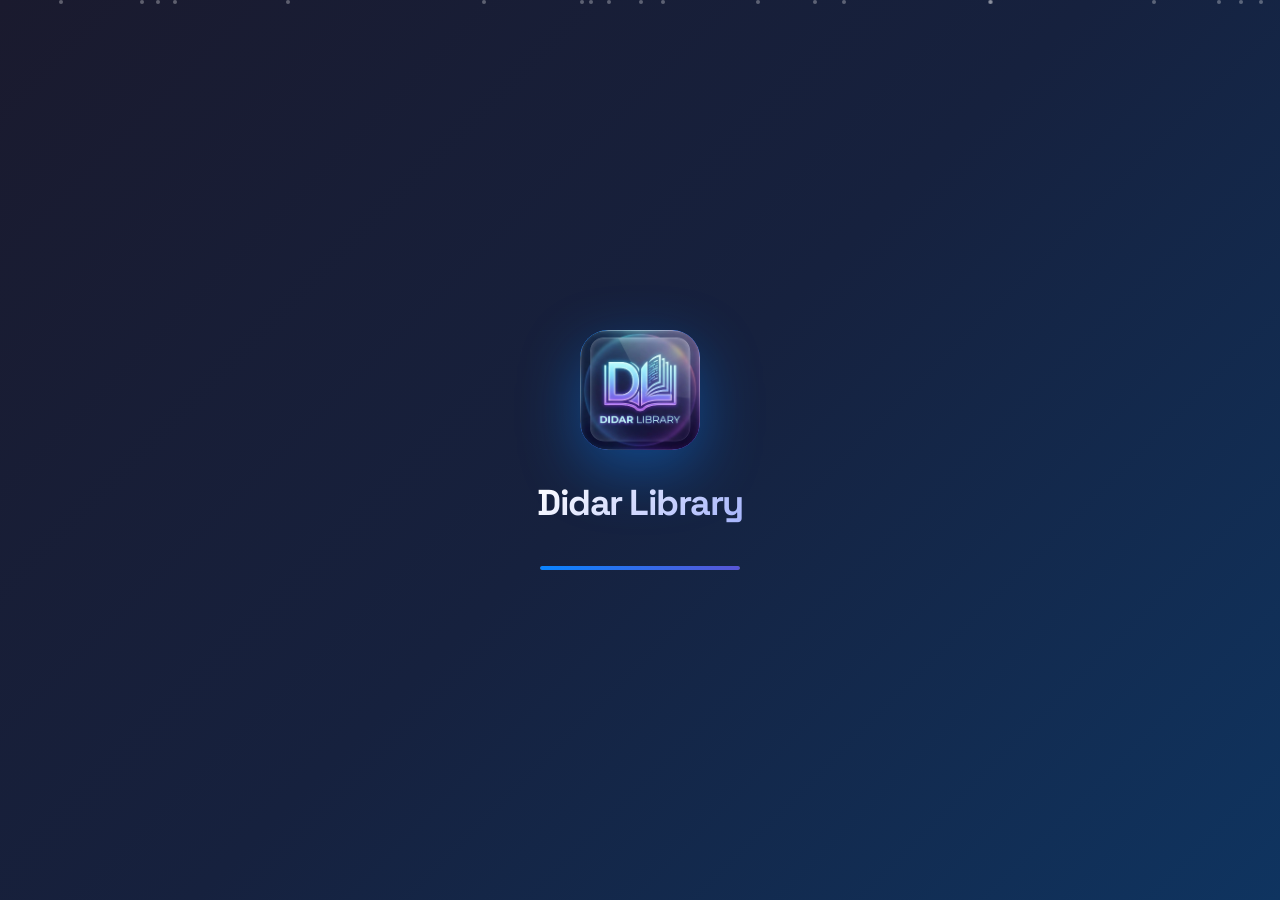
==== index.html @ f974c002 "Add files via upload" ====
<!doctype html>
<html lang="ku" dir="rtl">
 <head>
  <meta charset="UTF-8">
  <meta name="viewport" content="width=device-width, initial-scale=1.0, maximum-scale=1.0, user-scalable=no, viewport-fit=cover">
  <meta name="apple-mobile-web-app-capable" content="yes">
  <meta name="apple-mobile-web-app-status-bar-style" content="black-translucent">
  <meta name="apple-mobile-web-app-title" content="Didar Library">
  <meta name="mobile-web-app-capable" content="yes">
  <meta name="theme-color" content="#000000">
  <meta name="apple-touch-icon" href="icon.png">
  <link rel="icon" type="image/png" href="icon.png">
  <title>Didar Library</title>
  <link rel="manifest" href="manifest.json">
  <link href="https://fonts.googleapis.com/css2?family=Space+Grotesk:wght@400;500;600;700;800;900&amp;family=Poppins:wght@700;800;900&amp;display=swap" rel="stylesheet">
  <script src="/_sdk/element_sdk.js"></script>
  <style>
        * {
            margin: 0;
            padding: 0;
            box-sizing: border-box;
            -webkit-tap-highlight-color: transparent;
            -webkit-touch-callout: none;
            -webkit-user-select: none;
            user-select: none;
        }

        :root {
            --bg-primary: #000000;
            --bg-secondary: rgba(28, 28, 30, 0.8);
            --bg-card: rgba(44, 44, 46, 0.6);
            --text-primary: #ffffff;
            --text-secondary: rgba(255, 255, 255, 0.7);
            --accent: #0a84ff;
            --accent-glow: rgba(10, 132, 255, 0.3);
            --glass: rgba(255, 255, 255, 0.1);
            --glass-border: rgba(255, 255, 255, 0.2);
            --safe-top: env(safe-area-inset-top, 47px);
            --safe-bottom: env(safe-area-inset-bottom, 34px);
        }

        .theme-neon {
            --bg-primary: #0a0a0f;
            --bg-secondary: rgba(20, 20, 35, 0.9);
            --bg-card: rgba(30, 30, 50, 0.7);
            --text-primary: #ffffff;
            --text-secondary: rgba(255, 255, 255, 0.8);
            --accent: #ff006e;
            --accent-glow: rgba(255, 0, 110, 0.4);
            --glass: rgba(255, 0, 110, 0.1);
            --glass-border: rgba(255, 0, 110, 0.3);
        }

        .theme-aurora {
            --bg-primary: #0f172a;
            --bg-secondary: rgba(30, 41, 59, 0.9);
            --bg-card: rgba(51, 65, 85, 0.6);
            --text-primary: #f8fafc;
            --text-secondary: rgba(248, 250, 252, 0.7);
            --accent: #22d3ee;
            --accent-glow: rgba(34, 211, 238, 0.4);
            --glass: rgba(34, 211, 238, 0.1);
            --glass-border: rgba(34, 211, 238, 0.3);
        }

        .theme-light {
            --bg-primary: #f8f9fa;
            --bg-secondary: rgba(255, 255, 255, 0.95);
            --bg-card: rgba(255, 255, 255, 0.8);
            --text-primary: #1a1a1a;
            --text-secondary: rgba(26, 26, 26, 0.6);
            --accent: #0a84ff;
            --accent-glow: rgba(10, 132, 255, 0.15);
            --glass: rgba(255, 255, 255, 0.5);
            --glass-border: rgba(200, 200, 200, 0.4);
        }

        html, body {
            height: 100%;
            width: 100%;
            overflow: hidden;
            font-family: 'Poppins', -apple-system, BlinkMacSystemFont, 'SF Pro Display', 'Segoe UI', sans-serif;
            background: var(--bg-primary);
            color: var(--text-primary);
        }

        /* Splash Screen */
        .splash-screen {
            position: fixed;
            top: 0;
            left: 0;
            width: 100%;
            height: 100%;
            background: linear-gradient(135deg, #1a1a2e 0%, #16213e 50%, #0f3460 100%);
            display: flex;
            flex-direction: column;
            align-items: center;
            justify-content: center;
            z-index: 10000;
            transition: opacity 0.5s ease, transform 0.5s ease;
        }

        .splash-screen.hidden {
            opacity: 0;
            transform: scale(1.1);
            pointer-events: none;
        }

        .splash-logo {
            width: 120px;
            height: 120px;
            background: linear-gradient(135deg, var(--accent), #5856d6);
            border-radius: 28px;
            display: flex;
            align-items: center;
            justify-content: center;
            animation: splashPulse 2s ease-in-out infinite, splashFloat 3s ease-in-out infinite;
            box-shadow: 0 20px 60px rgba(10, 132, 255, 0.4);
            overflow: hidden;
        }

        .splash-logo img {
            width: 100%;
            height: 100%;
            object-fit: cover;
            border-radius: 28px;
        }

        @keyframes splashPulse {
            0%, 100% { box-shadow: 0 20px 60px rgba(10, 132, 255, 0.4); }
            50% { box-shadow: 0 25px 80px rgba(10, 132, 255, 0.6); }
        }

        @keyframes splashFloat {
            0%, 100% { transform: translateY(0); }
            50% { transform: translateY(-10px); }
        }

        .splash-title {
            margin-top: 30px;
            font-size: 36px;
            font-weight: 900;
            font-family: 'Space Grotesk', sans-serif;
            background: linear-gradient(135deg, #fff, #a5b4fc);
            -webkit-background-clip: text;
            -webkit-text-fill-color: transparent;
            background-clip: text;
            letter-spacing: -1.5px;
            animation: splashTitleGlow 2s ease-in-out infinite;
        }

        @keyframes splashTitleGlow {
            0%, 100% { filter: brightness(1); }
            50% { filter: brightness(1.2); }
        }

        .splash-loader {
            margin-top: 40px;
            width: 200px;
            height: 4px;
            background: rgba(255, 255, 255, 0.2);
            border-radius: 2px;
            overflow: hidden;
        }

        .splash-loader-bar {
            height: 100%;
            width: 0%;
            background: linear-gradient(90deg, var(--accent), #5856d6, var(--accent));
            background-size: 200% 100%;
            border-radius: 2px;
            animation: loaderProgress 3s ease-out forwards, loaderShimmer 1s linear infinite;
        }

        @keyframes loaderProgress {
            0% { width: 0%; }
            100% { width: 100%; }
        }

        @keyframes loaderShimmer {
            0% { background-position: 200% 0; }
            100% { background-position: -200% 0; }
        }

        .splash-particles {
            position: absolute;
            width: 100%;
            height: 100%;
            overflow: hidden;
            pointer-events: none;
        }

        .particle {
            position: absolute;
            width: 4px;
            height: 4px;
            background: rgba(255, 255, 255, 0.3);
            border-radius: 50%;
            animation: particleFloat 4s ease-in-out infinite;
        }

        @keyframes particleFloat {
            0%, 100% { transform: translateY(100vh) rotate(0deg); opacity: 0; }
            10% { opacity: 1; }
            90% { opacity: 1; }
            100% { transform: translateY(-100vh) rotate(720deg); opacity: 0; }
        }

        /* Main App Container */
        .app-container {
            width: 100%;
            height: 100%;
            display: flex;
            flex-direction: column;
            background: var(--bg-primary);
            position: relative;
            overflow: hidden;
        }

        /* Animated Background */
        .animated-bg {
            position: absolute;
            top: 0;
            left: 0;
            width: 100%;
            height: 100%;
            pointer-events: none;
            overflow: hidden;
        }

        .bg-orb {
            position: absolute;
            border-radius: 50%;
            filter: blur(80px);
            opacity: 0.3;
            animation: orbFloat 20s ease-in-out infinite;
        }

        .bg-orb-1 {
            width: 300px;
            height: 300px;
            background: var(--accent);
            top: -100px;
            right: -100px;
            animation-delay: 0s;
        }

        .bg-orb-2 {
            width: 250px;
            height: 250px;
            background: #5856d6;
            bottom: 20%;
            left: -80px;
            animation-delay: -7s;
        }

        .bg-orb-3 {
            width: 200px;
            height: 200px;
            background: #ff375f;
            bottom: -50px;
            right: 20%;
            animation-delay: -14s;
        }

        @keyframes orbFloat {
            0%, 100% { transform: translate(0, 0) scale(1); }
            25% { transform: translate(30px, -30px) scale(1.1); }
            50% { transform: translate(-20px, 20px) scale(0.9); }
            75% { transform: translate(20px, 30px) scale(1.05); }
        }

        /* Neon Theme Enhanced Animation */
        .theme-neon .bg-orb-1 {
            background: #ff006e;
            animation: neonPulse1 3s ease-in-out infinite;
            filter: blur(60px);
            opacity: 0.4;
        }

        .theme-neon .bg-orb-2 {
            background: #00d9ff;
            animation: neonPulse2 4s ease-in-out infinite;
            filter: blur(60px);
            opacity: 0.4;
        }

        .theme-neon .bg-orb-3 {
            background: #ff006e;
            animation: neonPulse3 5s ease-in-out infinite;
            filter: blur(60px);
            opacity: 0.4;
        }

        @keyframes neonPulse1 {
            0%, 100% { transform: translate(0, 0) scale(1); opacity: 0.4; }
            50% { transform: translate(20px, -20px) scale(1.2); opacity: 0.6; }
        }

        @keyframes neonPulse2 {
            0%, 100% { transform: translate(0, 0) scale(1); opacity: 0.4; }
            50% { transform: translate(-30px, 30px) scale(0.9); opacity: 0.5; }
        }

        @keyframes neonPulse3 {
            0%, 100% { transform: translate(0, 0) scale(1); opacity: 0.4; }
            50% { transform: translate(15px, 15px) scale(1.1); opacity: 0.6; }
        }

        /* Aurora Theme Background Animation */
        .theme-aurora .bg-orb-1 {
            background: #22d3ee;
            animation: auroraFloat1 25s ease-in-out infinite;
        }

        .theme-aurora .bg-orb-2 {
            background: #06b6d4;
            animation: auroraFloat2 30s ease-in-out infinite;
        }

        .theme-aurora .bg-orb-3 {
            background: #0891b2;
            animation: auroraFloat3 35s ease-in-out infinite;
        }

        @keyframes auroraFloat1 {
            0% { transform: translate(-100px, 100px) scale(1) rotate(0deg); }
            25% { transform: translate(50px, -50px) scale(1.2) rotate(90deg); }
            50% { transform: translate(100px, 100px) scale(0.8) rotate(180deg); }
            75% { transform: translate(-50px, 50px) scale(1.1) rotate(270deg); }
            100% { transform: translate(-100px, 100px) scale(1) rotate(360deg); }
        }

        @keyframes auroraFloat2 {
            0% { transform: translate(100px, -100px) scale(0.9) rotate(180deg); }
            25% { transform: translate(-50px, 50px) scale(1.1) rotate(270deg); }
            50% { transform: translate(-100px, -100px) scale(1.2) rotate(0deg); }
            75% { transform: translate(50px, -50px) scale(0.95) rotate(90deg); }
            100% { transform: translate(100px, -100px) scale(0.9) rotate(180deg); }
        }

        @keyframes auroraFloat3 {
            0% { transform: translate(50px, 50px) scale(1.05) rotate(90deg); }
            25% { transform: translate(-100px, -100px) scale(0.85) rotate(180deg); }
            50% { transform: translate(50px, -50px) scale(1.15) rotate(270deg); }
            75% { transform: translate(100px, 100px) scale(0.9) rotate(0deg); }
            100% { transform: translate(50px, 50px) scale(1.05) rotate(90deg); }
        }

        /* Header */
        .header {
            padding: calc(var(--safe-top) + 10px) 20px 15px;
            display: flex;
            align-items: center;
            justify-content: space-between;
            position: relative;
            z-index: 100;
            backdrop-filter: blur(20px);
            -webkit-backdrop-filter: blur(20px);
            background: rgba(0, 0, 0, 0.3);
            border-bottom: 1px solid var(--glass-border);
        }

        .theme-light .header {
            background: rgba(255, 255, 255, 0.7);
        }

        .header-title {
            font-size: 32px;
            font-weight: 900;
            font-family: 'Space Grotesk', -apple-system, BlinkMacSystemFont, 'SF Pro Display', sans-serif;
            background: linear-gradient(135deg, var(--text-primary), var(--accent));
            -webkit-background-clip: text;
            -webkit-text-fill-color: transparent;
            background-clip: text;
            letter-spacing: -1.5px;
        }

        .header-actions {
            display: flex;
            gap: 12px;
        }

        .header-btn {
            width: 40px;
            height: 40px;
            border-radius: 12px;
            background: var(--glass);
            border: 1px solid var(--glass-border);
            display: flex;
            align-items: center;
            justify-content: center;
            cursor: pointer;
            transition: all 0.3s ease;
            backdrop-filter: blur(10px);
            -webkit-backdrop-filter: blur(10px);
        }

        .header-btn:active {
            transform: scale(0.92);
            background: var(--accent-glow);
        }

        .header-btn svg {
            width: 20px;
            height: 20px;
            fill: var(--text-primary);
        }

        /* Search Bar */
        .search-container {
            position: fixed;
            top: 0;
            left: 0;
            width: 100%;
            height: 100%;
            background: rgba(0, 0, 0, 0.9);
            backdrop-filter: blur(30px);
            -webkit-backdrop-filter: blur(30px);
            z-index: 1000;
            display: flex;
            flex-direction: column;
            padding: calc(var(--safe-top) + 20px) 20px var(--safe-bottom);
            transform: translateY(-100%);
            opacity: 0;
            transition: all 0.4s cubic-bezier(0.4, 0, 0.2, 1);
        }

        .search-container.active {
            transform: translateY(0);
            opacity: 1;
        }

        .search-header {
            display: flex;
            align-items: center;
            gap: 15px;
            margin-bottom: 25px;
        }

        .search-input-wrapper {
            flex: 1;
            position: relative;
        }

        .search-input {
            width: 100%;
            height: 50px;
            background: var(--bg-secondary);
            border: 1px solid var(--glass-border);
            border-radius: 15px;
            padding: 0 50px 0 20px;
            font-size: 17px;
            font-weight: 700;
            color: var(--text-primary);
            outline: none;
            transition: all 0.3s ease;
        }

        .search-input:focus {
            border-color: var(--accent);
            box-shadow: 0 0 20px var(--accent-glow);
        }

        .search-input::placeholder {
            color: var(--text-secondary);
        }

        .search-icon {
            position: absolute;
            right: 15px;
            top: 50%;
            transform: translateY(-50%);
            width: 22px;
            height: 22px;
            fill: var(--text-secondary);
        }

        .search-close {
            width: 40px;
            height: 40px;
            border-radius: 12px;
            background: var(--glass);
            border: 1px solid var(--glass-border);
            display: flex;
            align-items: center;
            justify-content: center;
            cursor: pointer;
        }

        .search-close svg {
            width: 20px;
            height: 20px;
            fill: var(--text-primary);
        }

        .search-results {
            flex: 1;
            overflow-y: auto;
            -webkit-overflow-scrolling: touch;
        }

        .search-result-item {
            display: flex;
            align-items: center;
            gap: 15px;
            padding: 15px;
            background: var(--bg-card);
            border-radius: 16px;
            margin-bottom: 12px;
            cursor: pointer;
            transition: all 0.3s ease;
            border: 1px solid transparent;
        }

        .search-result-item:active {
            transform: scale(0.98);
            border-color: var(--accent);
        }

        .search-result-icon {
            width: 50px;
            height: 50px;
            border-radius: 12px;
            object-fit: cover;
        }

        .search-result-info h4 {
            font-size: 16px;
            font-weight: 800;
            margin-bottom: 4px;
        }

        .search-result-info p {
            font-size: 13px;
            color: var(--text-secondary);
        }

        .search-result-item.is-favorite {
            background: linear-gradient(135deg, var(--accent-glow), rgba(255, 59, 48, 0.1));
            border-color: rgba(255, 59, 48, 0.3);
            box-shadow: 0 4px 12px rgba(255, 59, 48, 0.15);
        }

        .no-results {
            text-align: center;
            padding: 60px 20px;
            color: var(--text-secondary);
        }

        .no-results svg {
            width: 60px;
            height: 60px;
            fill: var(--text-secondary);
            margin-bottom: 15px;
            opacity: 0.5;
        }

        /* Layout Toggle */
        .layout-toggle {
            display: flex;
            gap: 8px;
            padding: 15px 20px 15px;
            position: relative;
            z-index: 10;
        }

        .layout-btn {
            flex: 1;
            height: 36px;
            border-radius: 10px;
            background: var(--bg-card);
            border: 1px solid var(--glass-border);
            display: flex;
            align-items: center;
            justify-content: center;
            cursor: pointer;
            transition: all 0.3s ease;
        }

        .layout-btn.active {
            background: var(--accent);
            border-color: var(--accent);
            box-shadow: 0 4px 15px var(--accent-glow);
        }

        .layout-btn svg {
            width: 18px;
            height: 18px;
            fill: var(--text-secondary);
        }

        .layout-btn.active svg {
            fill: white;
        }

        /* Content Area */
        .content {
            flex: 1;
            overflow-y: auto;
            -webkit-overflow-scrolling: touch;
            padding: 0 20px calc(var(--safe-bottom) + 20px);
            position: relative;
            z-index: 10;
        }

        /* Grid Layout */
        .apps-grid {
            display: grid;
            grid-template-columns: repeat(auto-fit, minmax(130px, 1fr));
            gap: 25px;
            padding-bottom: 20px;
        }

        @media (max-width: 768px) {
            .apps-grid {
                grid-template-columns: repeat(3, 1fr);
                gap: 20px;
            }
        }

        .app-item-grid {
            display: flex;
            flex-direction: column;
            align-items: center;
            cursor: pointer;
            animation: fadeInUp 0.5s ease forwards;
            opacity: 0;
            position: relative;
        }

        @keyframes fadeInUp {
            from {
                opacity: 0;
                transform: translateY(20px);
            }
            to {
                opacity: 1;
                transform: translateY(0);
            }
        }

        .app-icon-wrapper {
            position: relative;
            margin-bottom: 15px;
            width: 100%;
        }

        .app-icon {
            width: clamp(85px, 22vw, 150px);
            height: clamp(85px, 22vw, 150px);
            border-radius: 24px;
            object-fit: cover;
            box-shadow: 0 12px 35px rgba(0, 0, 0, 0.5);
            transition: all 0.3s ease;
            margin: 0 auto;
            display: block;
        }

        .theme-light .app-icon {
            box-shadow: 0 8px 25px rgba(0, 0, 0, 0.1);
        }

        .app-item-grid:active .app-icon {
            transform: scale(0.9);
        }

        .app-icon-glow {
            position: absolute;
            top: 50%;
            left: 50%;
            width: 100%;
            height: 100%;
            transform: translate(-50%, -50%);
            border-radius: 24px;
            background: var(--accent);
            filter: blur(20px);
            opacity: 0;
            transition: opacity 0.3s ease;
            z-index: -1;
        }

        .app-item-grid:active .app-icon-glow {
            opacity: 0.5;
        }

        .app-name {
            font-size: 13px;
            font-weight: 800;
            text-align: center;
            color: var(--text-primary);
            max-width: 100%;
            line-height: 1.4;
            word-break: break-word;
            display: -webkit-box;
            -webkit-line-clamp: 2;
            -webkit-box-orient: vertical;
            overflow: hidden;
            padding: 0 5px;
        }

        /* List Layout */
        .apps-list {
            display: flex;
            flex-direction: column;
            gap: 12px;
            padding-bottom: 20px;
        }

        .app-item-list {
            display: flex;
            align-items: center;
            gap: 15px;
            padding: 12px;
            background: var(--bg-card);
            border-radius: 16px;
            border: 1px solid var(--glass-border);
            cursor: pointer;
            transition: all 0.3s cubic-bezier(0.4, 0, 0.2, 1);
            animation: slideInRight 0.5s ease forwards;
            opacity: 0;
            backdrop-filter: blur(10px);
            -webkit-backdrop-filter: blur(10px);
            position: relative;
        }

        @keyframes slideInRight {
            from {
                opacity: 0;
                transform: translateX(-30px);
            }
            to {
                opacity: 1;
                transform: translateX(0);
            }
        }

        .app-item-list:active {
            transform: scale(0.98);
            background: var(--accent-glow);
            border-color: var(--accent);
        }

        .app-item-list .app-icon {
            width: 60px;
            height: 60px;
            border-radius: 14px;
            flex-shrink: 0;
            margin: 0;
        }

        .app-info {
            flex: 1;
            min-width: 0;
        }

        .app-info h3 {
            font-size: 16px;
            font-weight: 800;
            white-space: nowrap;
            overflow: hidden;
            text-overflow: ellipsis;
        }

        .app-arrow {
            width: 20px;
            height: 20px;
            fill: var(--text-secondary);
            flex-shrink: 0;
            transform: rotate(180deg);
        }

        /* App Detail Modal */
        .modal-overlay {
            position: fixed;
            top: 0;
            left: 0;
            width: 100%;
            height: 100%;
            background: rgba(0, 0, 0, 0.7);
            backdrop-filter: blur(20px);
            -webkit-backdrop-filter: blur(20px);
            z-index: 2000;
            display: flex;
            align-items: flex-end;
            justify-content: center;
            opacity: 0;
            pointer-events: none;
            transition: opacity 0.3s ease;
        }

        .modal-overlay.active {
            opacity: 1;
            pointer-events: auto;
        }

        .modal-content {
            width: 100%;
            max-height: 85%;
            background: var(--bg-secondary);
            border-radius: 30px 30px 0 0;
            padding: 20px 20px calc(var(--safe-bottom) + 20px);
            transform: translateY(100%);
            transition: transform 0.4s cubic-bezier(0.4, 0, 0.2, 1);
            overflow-y: auto;
            -webkit-overflow-scrolling: touch;
        }

        .modal-overlay.active .modal-content {
            transform: translateY(0);
        }

        .modal-handle {
            width: 40px;
            height: 5px;
            background: rgba(255, 255, 255, 0.3);
            border-radius: 3px;
            margin: 0 auto 25px;
        }

        .theme-light .modal-handle {
            background: rgba(26, 26, 26, 0.2);
        }

        .modal-header {
            display: flex;
            align-items: flex-start;
            gap: 20px;
            margin-bottom: 25px;
            position: relative;
        }

        .modal-icon {
            width: 90px;
            height: 90px;
            border-radius: 22px;
            object-fit: cover;
            box-shadow: 0 10px 30px rgba(0, 0, 0, 0.4);
        }

        .modal-title-section h2 {
            font-size: 24px;
            font-weight: 900;
            margin-bottom: 6px;
        }

        .modal-title-section .version {
            font-size: 14px;
            color: var(--text-secondary);
            margin-bottom: 8px;
        }

        .modal-title-section .category {
            display: inline-block;
            padding: 4px 12px;
            background: var(--accent-glow);
            color: var(--accent);
            border-radius: 20px;
            font-size: 12px;
            font-weight: 800;
        }

        .modal-description {
            margin-bottom: 25px;
        }

        .modal-description h4 {
            font-size: 16px;
            font-weight: 800;
            margin-bottom: 10px;
            color: var(--text-secondary);
        }

        .modal-description p {
            font-size: 15px;
            line-height: 1.6;
            color: var(--text-primary);
        }

        .modal-details {
            display: grid;
            grid-template-columns: repeat(2, 1fr);
            gap: 12px;
            margin-bottom: 25px;
        }

        .detail-item {
            padding: 15px;
            background: var(--bg-card);
            border-radius: 16px;
            border: 1px solid var(--glass-border);
        }

        .detail-item label {
            font-size: 12px;
            color: var(--text-secondary);
            display: block;
            margin-bottom: 5px;
        }

        .detail-item span {
            font-size: 15px;
            font-weight: 800;
        }

        .launch-btn {
            width: 100%;
            height: 56px;
            background: linear-gradient(135deg, var(--accent), #5856d6);
            border: none;
            border-radius: 16px;
            font-size: 18px;
            font-weight: 900;
            color: white;
            cursor: pointer;
            display: flex;
            align-items: center;
            justify-content: center;
            gap: 10px;
            transition: all 0.3s ease;
            box-shadow: 0 8px 25px var(--accent-glow);
        }

        .launch-btn:active {
            transform: scale(0.97);
        }

        .launch-btn svg {
            width: 22px;
            height: 22px;
            fill: white;
            transform: rotate(180deg);
        }

        /* Settings Panel */
        .settings-panel {
            position: fixed;
            top: 0;
            left: 0;
            width: 100%;
            height: 100%;
            background: var(--bg-primary);
            z-index: 3000;
            transform: translateX(100%);
            transition: transform 0.4s cubic-bezier(0.4, 0, 0.2, 1);
            overflow-y: auto;
            -webkit-overflow-scrolling: touch;
        }

        .settings-panel.active {
            transform: translateX(0);
        }

        .settings-header {
            padding: calc(var(--safe-top) + 10px) 20px 20px;
            display: flex;
            align-items: center;
            gap: 15px;
            background: rgba(0, 0, 0, 0.3);
            backdrop-filter: blur(20px);
            -webkit-backdrop-filter: blur(20px);
            border-bottom: 1px solid var(--glass-border);
        }

        .settings-back {
            width: 40px;
            height: 40px;
            border-radius: 12px;
            background: var(--glass);
            border: 1px solid var(--glass-border);
            display: flex;
            align-items: center;
            justify-content: center;
            cursor: pointer;
        }

        .settings-back svg {
            width: 20px;
            height: 20px;
            fill: var(--text-primary);
        }

        .settings-header h2 {
            font-size: 24px;
            font-weight: 900;
        }

        .settings-content {
            padding: 20px;
            padding-bottom: calc(var(--safe-bottom) + 20px);
        }

        .settings-section {
            margin-bottom: 30px;
        }

        .settings-section h3 {
            font-size: 14px;
            font-weight: 900;
            color: var(--text-secondary);
            text-transform: uppercase;
            letter-spacing: 1px;
            margin-bottom: 15px;
            padding-right: 10px;
        }

        .settings-group {
            background: var(--bg-card);
            border-radius: 16px;
            border: 1px solid var(--glass-border);
            overflow: hidden;
        }

        .settings-item {
            display: flex;
            align-items: center;
            justify-content: space-between;
            padding: 16px;
            border-bottom: 1px solid var(--glass-border);
        }

        .settings-item:last-child {
            border-bottom: none;
        }

        .settings-item-info {
            display: flex;
            align-items: center;
            gap: 12px;
        }

        .settings-item-icon {
            width: 36px;
            height: 36px;
            border-radius: 10px;
            background: var(--accent-glow);
            display: flex;
            align-items: center;
            justify-content: center;
        }

        .settings-item-icon svg {
            width: 20px;
            height: 20px;
            fill: var(--accent);
        }

        .settings-item-text h4 {
            font-size: 16px;
            font-weight: 800;
            margin-bottom: 2px;
        }

        .settings-item-text p {
            font-size: 13px;
            color: var(--text-secondary);
        }

        /* Toggle Switch */
        .toggle-switch {
            width: 52px;
            height: 32px;
            background: rgba(120, 120, 128, 0.36);
            border-radius: 16px;
            position: relative;
            cursor: pointer;
            transition: background 0.3s ease;
        }

        .toggle-switch.active {
            background: var(--accent);
        }

        .toggle-switch::after {
            content: '';
            position: absolute;
            width: 28px;
            height: 28px;
            background: white;
            border-radius: 50%;
            top: 2px;
            right: 22px;
            transition: transform 0.3s ease;
            box-shadow: 0 2px 8px rgba(0, 0, 0, 0.2);
        }

        .toggle-switch.active::after {
            transform: translateX(20px);
        }

        /* Theme Options */
        .theme-options {
            display: flex;
            gap: 12px;
            padding: 5px 0;
        }

        .theme-option {
            flex: 1;
            aspect-ratio: 1;
            border-radius: 16px;
            cursor: pointer;
            position: relative;
            overflow: hidden;
            border: 3px solid transparent;
            transition: all 0.3s ease;
        }

        .theme-option.active {
            border-color: var(--accent);
            box-shadow: 0 0 20px var(--accent-glow);
        }

        .theme-option-crystal {
            background: linear-gradient(135deg, #1a1a2e, #16213e);
        }

        .theme-option-neon {
            background: linear-gradient(135deg, #0a0a0f, #1a0a1f);
        }

        .theme-option-neon::before {
            content: '';
            position: absolute;
            top: 0;
            left: 0;
            width: 100%;
            height: 100%;
            background: linear-gradient(45deg, transparent, rgba(255, 0, 110, 0.3), transparent);
            animation: neonShimmer 2s infinite;
        }

        @keyframes neonShimmer {
            0% { transform: translateX(-100%); }
            100% { transform: translateX(100%); }
        }

        .theme-option-aurora {
            background: linear-gradient(135deg, #0f172a, #1e3a5f);
        }

        .theme-option-aurora::before {
            content: '';
            position: absolute;
            top: -50%;
            left: -50%;
            width: 200%;
            height: 200%;
            background: radial-gradient(ellipse, rgba(34, 211, 238, 0.3), transparent 50%);
            animation: auroraMove 4s infinite ease-in-out;
        }

        @keyframes auroraMove {
            0%, 100% { transform: translate(0, 0); }
            50% { transform: translate(25%, 25%); }
        }

        .theme-option-light {
            background: linear-gradient(135deg, #ffffff, #f0f4f8);
        }

        .theme-option-light::before {
            content: '';
            position: absolute;
            top: -30%;
            left: -30%;
            width: 160%;
            height: 160%;
            background: radial-gradient(circle, rgba(10, 132, 255, 0.2), transparent 60%);
            animation: lightMove 5s infinite ease-in-out;
        }

        @keyframes lightMove {
            0%, 100% { transform: translate(0, 0) scale(1); }
            50% { transform: translate(10%, 10%) scale(1.1); }
        }

        .theme-option span {
            position: absolute;
            bottom: 8px;
            left: 50%;
            transform: translateX(-50%);
            font-size: 14px;
            font-weight: 900;
            color: white;
            text-shadow: 0 2px 8px rgba(0, 0, 0, 0.9);
            white-space: nowrap;
        }

        .theme-option-light span {
            color: #1a1a1a;
            text-shadow: 0 1px 4px rgba(0, 0, 0, 0.2);
        }

        /* About Panel */
        .about-panel {
            position: fixed;
            top: 0;
            left: 0;
            width: 100%;
            height: 100%;
            background: var(--bg-primary);
            z-index: 3000;
            transform: translateX(100%);
            transition: transform 0.4s cubic-bezier(0.4, 0, 0.2, 1);
            overflow-y: auto;
            -webkit-overflow-scrolling: touch;
        }

        .about-panel.active {
            transform: translateX(0);
        }

        .about-hero {
            padding: calc(var(--safe-top) + 40px) 20px 40px;
            text-align: center;
            background: linear-gradient(180deg, var(--accent-glow), transparent);
        }

        .about-back {
            position: absolute;
            top: calc(var(--safe-top) + 10px);
            right: 20px;
            width: 40px;
            height: 40px;
            border-radius: 12px;
            background: var(--glass);
            border: 1px solid var(--glass-border);
            display: flex;
            align-items: center;
            justify-content: center;
            cursor: pointer;
        }

        .about-back svg {
            width: 20px;
            height: 20px;
            fill: var(--text-primary);
        }

        .about-logo {
            width: 100px;
            height: 100px;
            background: linear-gradient(135deg, var(--accent), #5856d6);
            border-radius: 24px;
            display: flex;
            align-items: center;
            justify-content: center;
            margin: 0 auto 20px;
            box-shadow: 0 15px 40px var(--accent-glow);
            overflow: hidden;
        }

        .about-logo img {
            width: 100%;
            height: 100%;
            object-fit: cover;
        }

        .about-hero h1 {
            font-size: 28px;
            font-weight: 900;
            font-family: 'Space Grotesk', -apple-system, BlinkMacSystemFont, 'SF Pro Display', sans-serif;
            margin-bottom: 8px;
            letter-spacing: -1.5px;
        }

        .about-hero p {
            font-size: 15px;
            color: var(--text-secondary);
        }

        .about-content {
            padding: 0 20px calc(var(--safe-bottom) + 20px);
        }

        .about-card {
            background: var(--bg-card);
            border-radius: 20px;
            border: 1px solid var(--glass-border);
            padding: 20px;
            margin-bottom: 16px;
        }

        .about-card h3 {
            font-size: 18px;
            font-weight: 900;
            margin-bottom: 12px;
            display: flex;
            align-items: center;
            gap: 10px;
        }

        .about-card h3 svg {
            width: 22px;
            height: 22px;
            fill: var(--accent);
        }

        .about-card p {
            font-size: 15px;
            line-height: 1.7;
            color: var(--text-secondary);
        }

        /* Video Player */
        .video-player-container {
            width: 100%;
            margin-top: 15px;
            background: var(--bg-primary);
            border-radius: 12px;
            overflow: hidden;
            aspect-ratio: 16 / 9;
        }

        .tutorial-video {
            width: 100%;
            height: 100%;
            background: #000;
            border-radius: 12px;
            display: block;
        }

        .video-placeholder {
            display: flex;
            align-items: center;
            justify-content: center;
            height: 100%;
            color: var(--text-secondary);
        }

        /* Stats Display - Dynamic Single Counter */
        .stats-display {
            background: var(--bg-card);
            border-radius: 20px;
            border: 1px solid var(--glass-border);
            padding: 30px 20px;
            text-align: center;
            margin-bottom: 16px;
            display: flex;
            flex-direction: column;
            align-items: center;
            gap: 15px;
        }

        .stat-counter {
            font-size: 48px;
            font-weight: 900;
            color: var(--accent);
            font-family: 'Space Grotesk', sans-serif;
        }

        .stat-label {
            font-size: 16px;
            font-weight: 800;
            color: var(--text-secondary);
        }

        .developer-card {
            display: flex;
            align-items: center;
            gap: 15px;
        }

        .developer-avatar {
            width: 60px;
            height: 60px;
            border-radius: 50%;
            background: linear-gradient(135deg, var(--accent), #5856d6);
            display: flex;
            align-items: center;
            justify-content: center;
            font-size: 24px;
            font-weight: 900;
            color: white;
            flex-shrink: 0;
            overflow: hidden;
        }

        .developer-avatar img {
            width: 100%;
            height: 100%;
            object-fit: cover;
        }

        .developer-info h4 {
            font-size: 18px;
            font-weight: 900;
            margin-bottom: 4px;
        }

        .developer-info p {
            font-size: 14px;
            color: var(--text-secondary);
        }

        /* Empty State */
        .empty-state {
            text-align: center;
            padding: 60px 20px;
        }

        .empty-state svg {
            width: 80px;
            height: 80px;
            fill: var(--text-secondary);
            opacity: 0.3;
            margin-bottom: 20px;
        }

        .empty-state h3 {
            font-size: 20px;
            font-weight: 900;
            margin-bottom: 8px;
        }

        .empty-state p {
            font-size: 15px;
            color: var(--text-secondary);
        }

        /* Favorite Heart System */
        .favorite-btn {
            width: 50px;
            height: 50px;
            border-radius: 14px;
            background: var(--glass);
            border: 1px solid var(--glass-border);
            display: flex;
            align-items: center;
            justify-content: center;
            cursor: pointer;
            transition: all 0.3s ease;
            flex-shrink: 0;
        }

        .favorite-btn:active {
            transform: scale(0.92);
        }

        .heart-icon {
            width: 28px;
            height: 28px;
            fill: currentColor;
            color: var(--text-secondary);
            transition: all 0.4s cubic-bezier(0.34, 1.56, 0.64, 1);
        }

        .favorite-btn.favorited .heart-icon {
            color: #ff3b30;
            filter: drop-shadow(0 0 8px rgba(255, 59, 48, 0.6));
            animation: heartBeat 0.6s cubic-bezier(0.34, 1.56, 0.64, 1);
        }

        @keyframes heartBeat {
            0% {
                transform: scale(1);
            }
            25% {
                transform: scale(1.3);
            }
            50% {
                transform: scale(1.1);
            }
            75% {
                transform: scale(1.25);
            }
            100% {
                transform: scale(1);
            }
        }

        /* Favorite Item Styling */
        .app-item-grid.is-favorite .app-icon-wrapper::after {
            content: '❤️';
            position: absolute;
            top: -8px;
            right: 0px;
            font-size: 24px;
            animation: favoritePulse 1.0s ease-out;
            filter: drop-shadow(0 2px 4px rgba(0, 0, 0, 0.3));
        }

        .app-item-list.is-favorite {
            background: linear-gradient(135deg, var(--accent-glow), rgba(255, 59, 48, 0.1));
            border-color: rgba(255, 59, 48, 0.3);
            box-shadow: 0 4px 12px rgba(255, 59, 48, 0.15);
        }

        .app-item-list.is-favorite::before {
            content: '❤️';
            position: absolute;
            left: 65px;
            top: 27.5px;
            font-size: 20px;
            opacity: 1;
        }

        @keyframes favoritePulse {
            0% {
                transform: scale(0) rotate(-180deg);
                opacity: 1;
            }
            100% {
                transform: scale(1) rotate(0deg);
                opacity: 1;
            }
        }

        .favorite-indicator {
            display: none;
        }

        /* New Badge System */
        .new-badge {
            display: inline-block;
            background: linear-gradient(135deg, #ffaa00, #ff9500);
            color: white;
            padding: 4px 10px;
            border-radius: 12px;
            font-size: 11px;
            font-weight: 900;
            letter-spacing: 0.5px;
            animation: badgePop 0.5s cubic-bezier(0.34, 1.56, 0.64, 1), orangeGlow 2s ease-in-out infinite;
            box-shadow: 0 0 10px rgba(255, 170, 0, 0.5), 0 0 20px rgba(255, 153, 0, 0.3);
            white-space: nowrap;
        }

        @keyframes orangeGlow {
            0%, 100% {
                box-shadow: 0 0 10px rgba(255, 170, 0, 0.5), 0 0 20px rgba(255, 153, 0, 0.3);
            }
            50% {
                box-shadow: 0 0 20px rgba(255, 170, 0, 0.8), 0 0 40px rgba(255, 153, 0, 0.6);
            }
        }

        @keyframes badgePop {
            0% {
                transform: scale(0) rotate(-180deg);
                opacity: 0;
            }
            70% {
                transform: scale(1.2);
            }
            100% {
                transform: scale(1) rotate(0deg);
                opacity: 1;
            }
        }

        /* New Badge on App Items */
        .app-item-grid.has-new-badge .app-icon-wrapper::before {
            content: 'نوێ';
            position: absolute;
            bottom: -4px;
            left: -2px;
            background: linear-gradient(135deg, #ffaa00, #ff9500);
            color: white;
            padding: 4px 8px;
            border-radius: 10px;
            font-size: 9px;
            font-weight: 900;
            animation: badgePop 0.5s cubic-bezier(0.34, 1.56, 0.64, 1), orangeGlow 2s ease-in-out infinite;
            box-shadow: 0 0 10px rgba(255, 170, 0, 0.5), 0 0 15px rgba(255, 153, 0, 0.3);
            letter-spacing: 0.5px;
        }

        .app-item-list.has-new-badge::after {
            content: 'نوێ';
            position: absolute;
            left: 12px;
            top: 50%;
            transform: translateY(-50%);
            background: linear-gradient(135deg, #ffaa00, #ff9500);
            color: white;
            padding: 4px 8px;
            border-radius: 10px;
            font-size: 10px;
            font-weight: 900;
            animation: badgePop 0.5s cubic-bezier(0.34, 1.56, 0.64, 1), orangeGlow 2s ease-in-out infinite;
            box-shadow: 0 0 10px rgba(255, 170, 0, 0.5), 0 0 15px rgba(255, 153, 0, 0.3);
            letter-spacing: 0.5px;
        }

        /* Hidden */
        .hidden {
            display: none !important;
        }

        /* Scrollbar */
        ::-webkit-scrollbar {
            width: 0;
            height: 0;
        }
    </style>
  <style>body { box-sizing: border-box; }</style>
  <script src="https://cdn.tailwindcss.com/3.4.17" type="text/javascript"></script>
  <script src="/_sdk/data_sdk.js" type="text/javascript"></script>
 </head>
 <body><!-- Splash Screen -->
  <div class="splash-screen" id="splashScreen">
   <div class="splash-particles" id="particles"></div>
   <div class="splash-logo"><img src="icon.png" alt="Didar Library" loading="lazy">
   </div>
   <h1 class="splash-title">Didar Library</h1>
   <div class="splash-loader">
    <div class="splash-loader-bar"></div>
   </div>
  </div><!-- Main App -->
  <div class="app-container" id="appContainer"><!-- Animated Background -->
   <div class="animated-bg">
    <div class="bg-orb bg-orb-1"></div>
    <div class="bg-orb bg-orb-2"></div>
    <div class="bg-orb bg-orb-3"></div>
   </div><!-- Header -->
   <header class="header">
    <h1 class="header-title">Didar Library</h1>
    <div class="header-actions"><button class="header-btn" id="searchBtn" aria-label="گەڕان">
      <svg viewbox="0 0 24 24">
       <path d="M15.5 14h-.79l-.28-.27A6.471 6.471 0 0 0 16 9.5 6.5 6.5 0 1 0 9.5 16c1.61 0 3.09-.59 4.23-1.57l.27.28v.79l5 4.99L20.49 19l-4.99-5zm-6 0C7.01 14 5 11.99 5 9.5S7.01 5 9.5 5 14 7.01 14 9.5 11.99 14 9.5 14z" />
      </svg></button> <button class="header-btn" id="aboutBtn" aria-label="دەربارە">
      <svg viewbox="0 0 24 24">
       <path d="M12 2C6.48 2 2 6.48 2 12s4.48 10 10 10 10-4.48 10-10S17.52 2 12 2zm1 15h-2v-6h2v6zm0-8h-2V7h2v2z" />
      </svg></button> <button class="header-btn" id="settingsBtn" aria-label="ڕێکخستنەکان">
      <svg viewbox="0 0 24 24">
       <path d="M19.14 12.94c.04-.31.06-.63.06-.94 0-.31-.02-.63-.06-.94l2.03-1.58c.18-.14.23-.41.12-.61l-1.92-3.32c-.12-.22-.37-.29-.59-.22l-2.39.96c-.5-.38-1.03-.7-1.62-.94l-.36-2.54c-.04-.24-.24-.41-.48-.41h-3.84c-.24 0-.43.17-.47.41l-.36 2.54c-.59.24-1.13.57-1.62.94l-2.39-.96c-.22-.08-.47 0-.59.22L2.74 8.87c-.12.21-.08.47.12.61l2.03 1.58c-.04.31-.06.63-.06.94s.02.63.06.94l-2.03 1.58c-.18.14-.23.41-.12.61l1.92 3.32c.12.22.37.29.59.22l2.39-.96c.5.38 1.03.7 1.62.94l.36 2.54c.05.24.24.41.48.41h3.84c.24 0 .44-.17.47-.41l.36-2.54c.59-.24 1.13-.56 1.62-.94l2.39.96c.22.08.47 0 .59-.22l1.92-3.32c.12-.22.07-.47-.12-.61l-2.01-1.58zM12 15.6c-1.98 0-3.6-1.62-3.6-3.6s1.62-3.6 3.6-3.6 3.6 1.62 3.6 3.6-1.62 3.6-3.6 3.6z" />
      </svg></button>
    </div>
   </header><!-- Layout Toggle -->
   <div class="layout-toggle"><button class="layout-btn active" id="gridViewBtn" aria-label="نیشاندانی تۆڕ">
     <svg viewbox="0 0 24 24">
      <path d="M3 3v8h8V3H3zm6 6H5V5h4v4zm-6 4v8h8v-8H3zm6 6H5v-4h4v4zm4-16v8h8V3h-8zm6 6h-4V5h4v4zm-6 4v8h8v-8h-8zm6 6h-4v-4h4v4z" />
     </svg></button> <button class="layout-btn" id="listViewBtn" aria-label="نیشاندانی لیست">
     <svg viewbox="0 0 24 24">
      <path d="M3 13h2v-2H3v2zm0 4h2v-2H3v2zm0-8h2V7H3v2zm4 4h14v-2H7v2zm0 4h14v-2H7v2zM7 7v2h14V7H7z" />
     </svg></button>
   </div><!-- Content Area -->
   <div class="content" id="contentArea"><!-- Apps will be rendered here -->
   </div>
  </div><!-- Search Container -->
  <div class="search-container" id="searchContainer">
   <div class="search-header">
    <div class="search-input-wrapper"><input type="text" class="search-input" id="searchInput" placeholder="گەڕان بۆ یاری یان ئەپ...">
     <svg class="search-icon" viewbox="0 0 24 24">
      <path d="M15.5 14h-.79l-.28-.27A6.471 6.471 0 0 0 16 9.5 6.5 6.5 0 1 0 9.5 16c1.61 0 3.09-.59 4.23-1.57l.27.28v.79l5 4.99L20.49 19l-4.99-5zm-6 0C7.01 14 5 11.99 5 9.5S7.01 5 9.5 5 14 7.01 14 9.5 11.99 14 9.5 14z" />
     </svg>
    </div><button class="search-close" id="searchClose">
     <svg viewbox="0 0 24 24">
      <path d="M19 6.41L17.59 5 12 10.59 6.41 5 5 6.41 10.59 12 5 17.59 6.41 19 12 13.41 17.59 19 19 17.59 13.41 12z" />
     </svg></button>
   </div>
   <div class="search-results" id="searchResults"></div>
  </div><!-- App Detail Modal -->
  <div class="modal-overlay" id="appModal">
   <div class="modal-content">
    <div class="modal-handle"></div>
    <div class="modal-header"><img class="modal-icon" id="modalIcon" src="" alt="">
     <div class="modal-title-section">
      <h2 id="modalTitle"></h2>
      <p class="version" id="modalVersion"></p><span class="category" id="modalCategory"></span>
     </div><button class="favorite-btn" id="favoriteBtn" aria-label="زیادکردن بۆ بەدڵبوویی">
      <svg class="heart-icon" viewbox="0 0 24 24">
       <path d="M12 21.35l-1.45-1.32C5.4 15.36 2 12.28 2 8.5 2 5.42 4.42 3 7.5 3c1.74 0 3.41.81 4.5 2.09C13.09 3.81 14.76 3 16.5 3 19.58 3 22 5.42 22 8.5c0 3.78-3.4 6.86-8.55 11.54L12 21.35z" />
      </svg></button>
    </div>
    <div class="modal-description">
     <h4>دەربارەی ئەپ</h4>
     <p id="modalDescription"></p>
    </div>
    <div class="modal-details" id="modalDetails"></div><button class="launch-btn" id="launchBtn"> <span>کردنەوەی ئەپ</span>
     <svg viewbox="0 0 24 24">
      <path d="M8.59 16.59L13.17 12 8.59 7.41 10 6l6 6-6 6-1.41-1.41L10.83 12z" />
     </svg></button><button class="launch-btn" id="onlinePlayBtn" style="display: none; background: linear-gradient(135deg, #667eea 0%, #764ba2 100%); margin-top: 12px;"> <span>ئۆنلاین</span>
     <svg viewbox="0 0 24 24">
      <path d="M19 13h-6v6h-2v-6H5v-2h6V5h2v6h6v2z" fill="currentColor"/>
     </svg></button>
   </div>
  </div><!-- Settings Panel -->
  <div class="settings-panel" id="settingsPanel">
   <header class="settings-header"><button class="settings-back" id="settingsBack">
     <svg viewbox="0 0 24 24">
      <path d="M15.41 7.41L14 6l-6 6 6 6 1.41-1.41L10.83 12z" />
     </svg></button>
    <h2>ڕێکخستنەکان</h2>
   </header>
   <div class="settings-content">
    <div class="settings-section">
     <h3>گشتی</h3>
     <div class="settings-group">
      <div class="settings-item">
       <div class="settings-item-info">
        <div class="settings-item-icon">
         <svg viewbox="0 0 24 24">
          <path d="M12 3v10.55c-.59-.34-1.27-.55-2-.55-2.21 0-4 1.79-4 4s1.79 4 4 4 4-1.79 4-4V7h4V3h-6z" />
         </svg>
        </div>
        <div class="settings-item-text">
         <h4>میوزیک</h4>
         <p>میوزیکی پاشبنەما</p>
        </div>
       </div>
       <div class="toggle-switch" id="musicToggle"></div>
      </div>
     </div>
    </div>
    <div class="settings-section">
     <h3>ڕووکار</h3>
     <div class="theme-options">
      <div class="theme-option theme-option-crystal active" data-theme="crystal"><span>کریستاڵ</span>
      </div>
      <div class="theme-option theme-option-neon" data-theme="neon"><span>نیۆن</span>
      </div>
      <div class="theme-option theme-option-aurora" data-theme="aurora"><span>ئاورۆرا</span>
      </div>
      <div class="theme-option theme-option-light" data-theme="light"><span>روناک</span>
      </div>
     </div>
    </div>
   </div>
  </div><!-- About Panel -->
  <div class="about-panel" id="aboutPanel"><button class="about-back" id="aboutBack">
    <svg viewbox="0 0 24 24">
     <path d="M15.41 7.41L14 6l-6 6 6 6 1.41-1.41L10.83 12z" />
    </svg></button>
   <div class="about-hero">
    <div class="about-logo"><img src="icon.png" alt="Didar Library" loading="lazy">
    </div>
    <h1>Didar Library</h1>
    <p>وەشانی 1.0.3</p>
   </div>
   <div class="about-content">
    <div class="stats-display" id="statsDisplay">
     <div class="stat-counter" id="statCounter">
      0
     </div>
     <div class="stat-label" id="statLabel">
      ئەپ و یاری
     </div>
    </div>
    <div class="about-card">
     <h3>
      <svg viewbox="0 0 24 24">
       <path d="M12 2C6.48 2 2 6.48 2 12s4.48 10 10 10 10-4.48 10-10S17.52 2 12 2zm-2 15l-5-5 1.41-1.41L10 14.17l7.59-7.59L19 8l-9 9z" />
      </svg> دەربارەی ئەپ</h3>
     <p>کۆکراوەی هەموو یاری و ئەپەکانە بە مەبەستی دەستگەیشتن بە هەموو بەرهەمەکانی پڕۆگرامەر دیدار بختیار بە شێوازێکی ئاسان و خێرا.</p>
    </div>
    <div class="about-card">
     <h3>
      <svg viewbox="0 0 24 24">
       <path d="M12 12c2.21 0 4-1.79 4-4s-1.79-4-4-4-4 1.79-4 4 1.79 4 4 4zm0 2c-2.67 0-8 1.34-8 4v2h16v-2c0-2.66-5.33-4-8-4z" />
      </svg> گەشەپێدەر</h3>
     <div class="developer-card">
      <div class="developer-avatar">
       D
      </div>
      <div class="developer-info">
       <h4>دیدار بختیار جلال</h4>
       <p>گەشەپێدەری ئەپ و یاری</p>
      </div>
     </div>
    </div>
    <div class="about-card">
     <h3>
      <svg viewbox="0 0 24 24">
       <path d="M19.35 10.04C18.67 6.59 15.64 4 12 4 9.11 4 6.6 5.64 5.35 8.04 2.34 8.36 0 10.91 0 14c0 3.31 2.69 6 6 6h13c2.76 0 5-2.24 5-5 0-2.64-2.05-4.78-4.65-4.96z" />
      </svg> تایبەتمەندیەکان</h3>
     <p>• ئاسان لە بەکارهێنان<br>
      • چوار ڕووکاری زۆر جوان<br>
      • گەڕانی خێرا و دەستگەیشتن بە ئەپی دڵخوازت<br>
      • دیزاینێکی ساکار و نەرم<br>
      • ئاگاداربون لە دوایین بەرهەمەکان</p>
    </div>
    <div class="about-card">
     <h3>
      <svg viewbox="0 0 24 24">
       <path d="M12 2C6.48 2 2 6.48 2 12s4.48 10 10 10 10-4.48 10-10S17.52 2 12 2zm-2 14.5v-9l6 4.5-6 4.5z" />
      </svg> ڤیدیۆی یاریکاری</h3>
     <div class="video-player-container">
      <video id="tutorialVideo" class="tutorial-video" controls>
       <source id="videoSource" src="" type="video/mp4">
       Your browser does not support the video tag.
      </video>
      <p class="video-placeholder" id="videoPlaceholder" style="text-align: center; color: var(--text-secondary); padding: 40px 20px;">لە ئێستا هیچ ڤیدیۆ پۆسێخ نیە</p>
     </div>
    </div>
   </div>
  </div><!-- Audio Element -->
  <audio id="bgMusic" loop><source src="music.mp3" type="audio/mpeg">
  </audio>
  <script>
        // ============================================
        // TUTORIAL VIDEO CONFIGURATION
        // ============================================
        const TUTORIAL_VIDEO = {
            enabled: true,  // Set to true to enable the video
            url: 'videos/tutorial.mp4'  // Add your video URL here: 'path/to/video.mp4' or 'https://example.com/video.mp4'
        };

        // ============================================
        // APPS DATA - EASY TO ADD NEW APPS HERE
        // ============================================
        const APPS_DATA = [
            {
                id: 'example-game-1',
                name: 'Kurdish Imposter',
                icon: 'games/Game1.png',
                description: 'یاری "ئیمپۆستەری کوردی" یارییەکی کۆمەڵایەتی و پێشبینیکردنی کوردییە بۆ ٣ تا ٢٠ یاریزان کە تێیدا ئیمپۆستەرەکان دەبێت خۆیان بشارنەوە و وشە نهێنییەکە بخەمڵێنن و یاریزانە ئاساییەکانیش بە گفتوگۆ ئیمپۆستەرەکە بدۆزنەوە.',
                shortDescription: 'یاری کۆمەڵایەتی',
                link: 'game/KurdishImposter/index.html',
                onlineLink: 'https://didar122.github.io/Kurdish-Imposter/',
                version: '2.0.4',
                category: 'یاری',
                developer: 'دیدار بختیار',
                size: '6.5 MB',
                lastUpdate: '2026/2'
            },
            {
                id: 'example-game-2',
                name: 'Kurdish Sudoku',
                icon: 'games/Game2.png',
                description: 'یاری "سودوکوی کوردی" ئەزموونێکی فیکریی مۆدێرن و ڕەنگاوڕەنگە کە مەتەڵی سودۆکوی کلاسیکی لەسەر تۆری ٦×٦ و ٩×٩ بە زمانی شیرینی کوردی پێشکەش دەکات و سیستمی کۆکردنەوەی کۆین و دوکانێکی تایبەتی تێدایە بۆ کڕینی هاوکاری و گۆڕینی شێوازەکان .',
                shortDescription: 'یاری مێشک',
                link: 'game/KurdishSudoku/index.html',
                onlineLink: 'https://didar122.github.io/Kurdish-Sudoku-V2/',
                version: '1.2.6',
                category: 'یاری',
                developer: 'دیدار بختیار جلال',
                size: '137 KB',
                lastUpdate: '2025/8'
            },
            {
                id: 'example-game-3',
                name: 'Kurdish Snake',
                icon: 'games/Game3.png',
                description: 'یاری "ماری کوردی" وەشانی مۆدێرنی یاری مارەکەیە بە زمانی شیرینی کوردی کە مۆدی کلاسیک و ٣٦٠ پلە و سیستمی کۆین و دوکان و چەندین شێوازی ناوازە لەخۆ دەگرێت.',
                shortDescription: 'یاری ئامانج',
                link: 'game/KurdishSnake/index.html',
                onlineLink: 'https://didar122.github.io/Kurdish-Snake-Game/',
                version: '1.0.147',
                category: 'یاری',
                developer: 'دیدار بختیار',
                size: '328 KB',
                lastUpdate: '2025/8'
            },
            {
                id: 'example-game-4',
                name: 'Mama Vana',
                icon: 'games/Game4.png',
                description: 'یاری "مامە ڤاندام" یاریاکی کۆمیدیە کەتێیدا کاتێکی خۆش لەگەڵ کەسایەتی مامە ڤاندام ناسراو بە پیاوە ئاڵتونیەکە بەسەر ئەبەیت ، تێبینی : ئەگەر یاریەکە لە سەرەتادا وەستا دەست لەسەر شاشەکە ڕاگرە تا بۆکسێکت بۆ ئەکرێتەوە و پاشان دەست بنێ بە پلەیدا.',
                shortDescription: 'یاری کاتبەسەربردن',
                link: 'game/MamaVana/index.html',
                onlineLink: 'https://didar122.github.io/Mama-Vana/',
                version: '1.0.0',
                category: 'یاری',
                developer: 'دیدار بختیار',
                size: '2.37 MB',
                lastUpdate: '2025/9'
            },
            {
                id: 'example-game-5',
                name: 'Kurdish Calculator',
                icon: 'games/Game5.png',
                description: 'ئەم ئەپڵیکەیشنە ژمێرکارێکی تەواوە کە سێ بەشی جیاوازی تێدایە: ژمێرکاری ئاسان، ژمێرکاری زانستی، و ژمێرکاری مۆڵەتی کوردی. تایبەتمەندیی ئەم ئەپڵیکەیشنە ئاسانکردنی کاری ژمێریاریە.',
                shortDescription: 'بەرنامەی ژمێریاری',
                link: 'game/KurdishCalculator/index.html',
                onlineLink: 'https://didar122.github.io/Kurdish-Calculator/',
                version: '1.0.2',
                category: 'بەرنامە',
                developer: 'دیدار بختیار',
                size: '152 KB',
                lastUpdate: '2026/2'
            },
            {
                id: 'example-game-6',
                name: 'Songin Game',
                icon: 'games/Game6.png',
                description: 'ببورە ئەمە یاریەکی تایبەتە و هیچ زانیاریەک لەسەری بەردەست نیە.',
                shortDescription: 'یاریەکی تایبەت',
                link: 'game/SonginGame/index.html',
                onlineLink: 'https://didar122.github.io/Songin-Game/',
                version: '1.3.7',
                category: 'یاری',
                developer: 'دیدار بختیار',
                size: '15.3 MB',
                lastUpdate: '2026/3'
            },
            {
                id: 'example-game-7',
                name: 'Balloon Invasion',
                icon: 'games/Game7.png',
                description: 'یاریەکی کۆنی کۆمپیتەرە تازەکراوەتەوە تا کاربکات لەسەر هەموو ئامێرێک، یاریەکە جەنگە لە دژی باڵۆنە داگیرکەرەکان.',
                shortDescription: 'یاریەکی نوێ کراوە',
                link: 'game/BalloonInvasion/index.html',
                onlineLink: 'https://didar122.github.io/Balloon-Invasion/',
                version: '1.0.0',
                category: 'یاری',
                developer: 'دیدار بختیار',
                size: '3.8 MB',
                lastUpdate: '2026/4'
            }
        ];

        // ============================================
        // APP STATE
        // ============================================
        let state = {
            currentView: 'grid',
            musicEnabled: true,
            theme: 'crystal',
            selectedApp: null,
            favorites: [],
            viewCounts: {}
        };

        // ============================================
        // DOM ELEMENTS
        // ============================================
        const elements = {
            splashScreen: document.getElementById('splashScreen'),
            appContainer: document.getElementById('appContainer'),
            contentArea: document.getElementById('contentArea'),
            searchContainer: document.getElementById('searchContainer'),
            searchInput: document.getElementById('searchInput'),
            searchResults: document.getElementById('searchResults'),
            appModal: document.getElementById('appModal'),
            settingsPanel: document.getElementById('settingsPanel'),
            aboutPanel: document.getElementById('aboutPanel'),
            bgMusic: document.getElementById('bgMusic'),
            musicToggle: document.getElementById('musicToggle'),
            gridViewBtn: document.getElementById('gridViewBtn'),
            listViewBtn: document.getElementById('listViewBtn'),
            particles: document.getElementById('particles'),
            statCounter: document.getElementById('statCounter'),
            statLabel: document.getElementById('statLabel')
        };

        // ============================================
        // INITIALIZE APP
        // ============================================
        function init() {
            loadState();
            createParticles();
            
            // Hide splash after 3 seconds
            setTimeout(() => {
                elements.splashScreen.classList.add('hidden');
                if (state.musicEnabled) {
                    playMusic();
                }
            }, 3000);

            applyTheme(state.theme);
            renderApps();
            updateStats();
            setupEventListeners();
            loadTutorialVideo();
            updateMusicToggle();
            updateViewButtons();
        }

        // ============================================
        // LOCAL STORAGE
        // ============================================
        function loadState() {
            const saved = localStorage.getItem('didarLibraryState');
            if (saved) {
                state = { ...state, ...JSON.parse(saved) };
            }
        }

        function saveState() {
            localStorage.setItem('didarLibraryState', JSON.stringify(state));
        }

        // ============================================
        // SPLASH PARTICLES
        // ============================================
        function createParticles() {
            for (let i = 0; i < 20; i++) {
                const particle = document.createElement('div');
                particle.className = 'particle';
                particle.style.left = Math.random() * 100 + '%';
                particle.style.animationDelay = Math.random() * 4 + 's';
                particle.style.animationDuration = (3 + Math.random() * 2) + 's';
                elements.particles.appendChild(particle);
            }
        }

        // ============================================
        // MUSIC CONTROL
        // ============================================
        function playMusic() {
            elements.bgMusic.play().catch(() => {
                // Auto-play blocked
            });
        }

        function toggleMusic() {
            state.musicEnabled = !state.musicEnabled;
            if (state.musicEnabled) {
                playMusic();
            } else {
                elements.bgMusic.pause();
            }
            updateMusicToggle();
            saveState();
        }

        function updateMusicToggle() {
            elements.musicToggle.classList.toggle('active', state.musicEnabled);
        }

        // ============================================
        // THEME MANAGEMENT
        // ============================================
        function applyTheme(theme) {
            document.body.classList.remove('theme-neon', 'theme-aurora', 'theme-light');
            if (theme === 'neon') {
                document.body.classList.add('theme-neon');
            } else if (theme === 'aurora') {
                document.body.classList.add('theme-aurora');
            } else if (theme === 'light') {
                document.body.classList.add('theme-light');
            }
            
            document.querySelectorAll('.theme-option').forEach(el => {
                el.classList.toggle('active', el.dataset.theme === theme);
            });
            
            state.theme = theme;
            saveState();
        }

        // ============================================
        // VIEW MANAGEMENT
        // ============================================
        function setView(view) {
            state.currentView = view;
            updateViewButtons();
            renderApps();
            saveState();
        }

        function updateViewButtons() {
            elements.gridViewBtn.classList.toggle('active', state.currentView === 'grid');
            elements.listViewBtn.classList.toggle('active', state.currentView === 'list');
        }

        // ============================================
        // ============================================
        // FAVORITE SYSTEM
        // ============================================
        function isFavorite(appId) {
            return state.favorites.includes(appId);
        }

        function toggleFavorite(appId) {
            const favorites = state.favorites;
            const index = favorites.indexOf(appId);
            
            if (index > -1) {
                // Remove from favorites
                favorites.splice(index, 1);
            } else {
                // Check if already at limit
                if (favorites.length >= 3) {
                    alert('بیری ئەپ تەنها بە ٣ یاری سنووردارە!');
                    return false;
                }
                // Add to favorites
                favorites.push(appId);
            }
            
            saveState();
            return true;
        }

        function getSortedApps(apps) {
            return apps.sort((a, b) => {
                const aIsFav = isFavorite(a.id);
                const bIsFav = isFavorite(b.id);
                
                if (aIsFav && !bIsFav) return -1;
                if (!aIsFav && bIsFav) return 1;
                return 0;
            });
        }

        function updateFavoriteButton() {
            const btn = document.getElementById('favoriteBtn');
            if (!btn || !state.selectedApp) return;
            
            btn.classList.toggle('favorited', isFavorite(state.selectedApp.id));
        }

        // ============================================
        // NEW BADGE SYSTEM
        // ============================================
        function getViewCount(appId) {
            return state.viewCounts[appId] || 0;
        }

        function incrementViewCount(appId) {
            if (!state.viewCounts[appId]) {
                state.viewCounts[appId] = 0;
            }
            state.viewCounts[appId]++;
            saveState();
        }

        function isNewApp(appId) {
            const viewCount = getViewCount(appId);
            return viewCount < 4;
        }

        function updateNewBadgeDisplay() {
            const titleSection = document.querySelector('.modal-title-section');
            let existingBadge = titleSection.querySelector('.new-badge');
            
            if (existingBadge) {
                existingBadge.remove();
            }
            
            if (state.selectedApp && isNewApp(state.selectedApp.id)) {
                const badge = document.createElement('span');
                badge.className = 'new-badge';
                badge.textContent = 'نوێ';
                titleSection.appendChild(badge);
            }
        }

        // RENDER APPS
        // ============================================
        function renderApps(filter = '') {
            let apps = filter 
                ? APPS_DATA.filter(app => app.name.toLowerCase().includes(filter.toLowerCase()))
                : APPS_DATA;
            
            apps = getSortedApps(apps);

            if (apps.length === 0) {
                elements.contentArea.innerHTML = `
                    <div class="empty-state">
                        <svg viewBox="0 0 24 24"><path d="M15.5 14h-.79l-.28-.27A6.471 6.471 0 0 0 16 9.5 6.5 6.5 0 1 0 9.5 16c1.61 0 3.09-.59 4.23-1.57l.27.28v.79l5 4.99L20.49 19l-4.99-5zm-6 0C7.01 14 5 11.99 5 9.5S7.01 5 9.5 5 14 7.01 14 9.5 11.99 14 9.5 14z"/></svg>
                        <h3>هیچ ئەپێک نەدۆزرایەوە</h3>
                        <p>تکایە ناوێکی تر بنووسە</p>
                    </div>
                `;
                return;
            }

            if (state.currentView === 'grid') {
                renderGridView(apps);
            } else {
                renderListView(apps);
            }
        }

        function renderGridView(apps) {
            const html = `
                <div class="apps-grid">
                    ${apps.map((app, index) => `
                        <div class="app-item-grid ${isFavorite(app.id) ? 'is-favorite' : ''} ${isNewApp(app.id) ? 'has-new-badge' : ''}" data-id="${app.id}" style="animation-delay: ${index * 0.05}s">
                            <div class="app-icon-wrapper">
                                <img class="app-icon" src="${app.icon}" alt="${app.name}" loading="lazy" onerror="this.src='data:image/svg+xml,<svg xmlns=%22http://www.w3.org/2000/svg%22 viewBox=%220 0 100 100%22><rect fill=%22%23667eea%22 width=%22100%22 height=%22100%22 rx=%2220%22/><text x=%2250%22 y=%2260%22 text-anchor=%22middle%22 fill=%22white%22 font-size=%2240%22>📱</text></svg>'">
                                <div class="app-icon-glow"></div>
                            </div>
                            <span class="app-name">${app.name}</span>
                            ${isFavorite(app.id) ? '<div class="favorite-indicator">⭐ بیری</div>' : ''}
                        </div>
                    `).join('')}
                </div>
            `;
            elements.contentArea.innerHTML = html;
            attachAppListeners();
        }

        function renderListView(apps) {
            const html = `
                <div class="apps-list">
                    ${apps.map((app, index) => `
                        <div class="app-item-list ${isFavorite(app.id) ? 'is-favorite' : ''} ${isNewApp(app.id) ? 'has-new-badge' : ''}" data-id="${app.id}" style="animation-delay: ${index * 0.05}s; position: relative;">
                            <img class="app-icon" src="${app.icon}" alt="${app.name}" loading="lazy" onerror="this.src='data:image/svg+xml,<svg xmlns=%22http://www.w3.org/2000/svg%22 viewBox=%220 0 100 100%22><rect fill=%22%23667eea%22 width=%22100%22 height=%22100%22 rx=%2220%22/><text x=%2250%22 y=%2260%22 text-anchor=%22middle%22 fill=%22white%22 font-size=%2240%22>📱</text></svg>'">
                            <div class="app-info">
                                <h3>${app.name}</h3>
                            </div>
                            <svg class="app-arrow" viewBox="0 0 24 24"><path d="M8.59 16.59L13.17 12 8.59 7.41 10 6l6 6-6 6-1.41-1.41L10.83 12z"/></svg>
                        </div>
                    `).join('')}
                </div>
            `;
            elements.contentArea.innerHTML = html;
            attachAppListeners();
        }

        function attachAppListeners() {
            document.querySelectorAll('[data-id]').forEach(el => {
                el.addEventListener('click', () => openAppModal(el.dataset.id));
            });
        }

        // ============================================
        // APP MODAL
        // ============================================
        function openAppModal(appId) {
            const app = APPS_DATA.find(a => a.id === appId);
            if (!app) return;

            state.selectedApp = app;
            
            // Track view count for new badge system
            incrementViewCount(appId);
            
            document.getElementById('modalIcon').src = app.icon;
            document.getElementById('modalTitle').textContent = app.name;
            document.getElementById('modalVersion').textContent = `وەشان ${app.version}`;
            document.getElementById('modalCategory').textContent = app.category;
            document.getElementById('modalDescription').textContent = app.description;
            
            document.getElementById('modalDetails').innerHTML = `
                <div class="detail-item">
                    <label>گەشەپێدەر</label>
                    <span>${app.developer}</span>
                </div>
                <div class="detail-item">
                    <label>قەبارە</label>
                    <span>${app.size}</span>
                </div>
                <div class="detail-item">
                    <label>دواین نوێکردنەوە</label>
                    <span>${app.lastUpdate}</span>
                </div>
                <div class="detail-item">
                    <label>جۆر</label>
                    <span>${app.shortDescription}</span>
                </div>
            `;
            
            // Show/hide online play button based on onlineLink availability
            const onlinePlayBtn = document.getElementById('onlinePlayBtn');
            if (app.onlineLink && app.onlineLink.trim()) {
                onlinePlayBtn.style.display = 'flex';
            } else {
                onlinePlayBtn.style.display = 'none';
            }
            
            // Update favorite button
            updateFavoriteButton();
            
            // Update new badge display
            updateNewBadgeDisplay();
            
            elements.appModal.classList.add('active');
        }

        function closeAppModal() {
            elements.appModal.classList.remove('active');
            state.selectedApp = null;
        }

        function launchApp() {
            if (state.selectedApp) {
                window.location.href = state.selectedApp.link;
            }
        }

        function playOnline() {
            if (state.selectedApp && state.selectedApp.onlineLink) {
                window.open(state.selectedApp.onlineLink, '_blank');
            } else if (state.selectedApp) {
                alert('هیچ لینکی تێنەتی بۆم ئەم یارییە نیە');
            }
        }

        // ============================================
        // SEARCH
        // ============================================
        function openSearch() {
            elements.searchContainer.classList.add('active');
            elements.searchInput.focus();
            renderSearchResults('');
        }

        function closeSearch() {
            elements.searchContainer.classList.remove('active');
            elements.searchInput.value = '';
        }

        function handleSearch() {
            const query = elements.searchInput.value;
            renderSearchResults(query);
        }

        function renderSearchResults(query) {
            let apps = query 
                ? APPS_DATA.filter(app => app.name.toLowerCase().includes(query.toLowerCase()))
                : APPS_DATA;
            
            apps = getSortedApps(apps);

            if (apps.length === 0) {
                elements.searchResults.innerHTML = `
                    <div class="no-results">
                        <svg viewBox="0 0 24 24"><path d="M15.5 14h-.79l-.28-.27A6.471 6.471 0 0 0 16 9.5 6.5 6.5 0 1 0 9.5 16c1.61 0 3.09-.59 4.23-1.57l.27.28v.79l5 4.99L20.49 19l-4.99-5zm-6 0C7.01 14 5 11.99 5 9.5S7.01 5 9.5 5 14 7.01 14 9.5 11.99 14 9.5 14z"/></svg>
                        <p>هیچ ئەنجامێک نەدۆزرایەوە</p>
                    </div>
                `;
                return;
            }

            elements.searchResults.innerHTML = apps.map(app => `
                <div class="search-result-item ${isFavorite(app.id) ? 'is-favorite' : ''}" data-id="${app.id}">
                    <img class="search-result-icon" src="${app.icon}" alt="${app.name}" loading="lazy" onerror="this.src='data:image/svg+xml,<svg xmlns=%22http://www.w3.org/2000/svg%22 viewBox=%220 0 100 100%22><rect fill=%22%23667eea%22 width=%22100%22 height=%22100%22 rx=%2220%22/><text x=%2250%22 y=%2260%22 text-anchor=%22middle%22 fill=%22white%22 font-size=%2240%22>📱</text></svg>'">
                    <div class="search-result-info">
                        <h4>${app.name} ${isFavorite(app.id) ? '❤️' : ''} ${isNewApp(app.id) ? '<span style="background: linear-gradient(135deg, #ffaa00, #ff9500); color: white; padding: 2px 6px; border-radius: 8px; font-size: 10px; margin-right: 6px; font-weight: 900; box-shadow: 0 0 8px rgba(255, 170, 0, 0.6), 0 0 12px rgba(255, 153, 0, 0.4); display: inline-block; animation: orangeGlow 2s ease-in-out infinite;">نوێ</span>' : ''}</h4>
                        <p>${app.shortDescription}</p>
                    </div>
                </div>
            `).join('');

            elements.searchResults.querySelectorAll('.search-result-item').forEach(el => {
                el.addEventListener('click', () => {
                    closeSearch();
                    openAppModal(el.dataset.id);
                });
            });
        }

        // ============================================
        // PANELS
        // ============================================
        function openSettings() {
            elements.settingsPanel.classList.add('active');
        }

        function closeSettings() {
            elements.settingsPanel.classList.remove('active');
        }

        function openAbout() {
            elements.aboutPanel.classList.add('active');
            loadTutorialVideo();
        }

        function closeAbout() {
            elements.aboutPanel.classList.remove('active');
            pauseTutorialVideo();
        }

        function loadTutorialVideo() {
            const videoSource = document.getElementById('videoSource');
            const tutorialVideo = document.getElementById('tutorialVideo');
            const videoPlaceholder = document.getElementById('videoPlaceholder');
            
            if (TUTORIAL_VIDEO.enabled && TUTORIAL_VIDEO.url) {
                videoSource.src = TUTORIAL_VIDEO.url;
                tutorialVideo.style.display = 'block';
                videoPlaceholder.style.display = 'none';
                tutorialVideo.load();
            } else {
                videoSource.src = '';
                tutorialVideo.style.display = 'none';
                videoPlaceholder.style.display = 'flex';
            }
        }

        function pauseTutorialVideo() {
            const tutorialVideo = document.getElementById('tutorialVideo');
            if (tutorialVideo) {
                tutorialVideo.pause();
            }
        }

        // ============================================
        // STATS - DYNAMIC SINGLE COUNTER
        // ============================================
        function updateStats() {
            const totalApps = APPS_DATA.length;
            elements.statCounter.textContent = totalApps;
            elements.statLabel.textContent = 'ئەپ و یاری';
        }

        // ============================================
        // EVENT LISTENERS
        // ============================================
        function setupEventListeners() {
            // Header buttons
            document.getElementById('searchBtn').addEventListener('click', openSearch);
            document.getElementById('settingsBtn').addEventListener('click', openSettings);
            document.getElementById('aboutBtn').addEventListener('click', openAbout);
            
            // View buttons
            elements.gridViewBtn.addEventListener('click', () => setView('grid'));
            elements.listViewBtn.addEventListener('click', () => setView('list'));
            
            // Search
            document.getElementById('searchClose').addEventListener('click', closeSearch);
            elements.searchInput.addEventListener('input', handleSearch);
            
            // Modal
            elements.appModal.addEventListener('click', (e) => {
                if (e.target === elements.appModal) closeAppModal();
            });
            document.getElementById('launchBtn').addEventListener('click', launchApp);
            document.getElementById('onlinePlayBtn').addEventListener('click', playOnline);
            document.getElementById('favoriteBtn').addEventListener('click', () => {
                if (state.selectedApp) {
                    toggleFavorite(state.selectedApp.id);
                    updateFavoriteButton();
                    renderApps();
                }
            });
            
            // Settings
            document.getElementById('settingsBack').addEventListener('click', closeSettings);
            elements.musicToggle.addEventListener('click', toggleMusic);
            
            // Theme options
            document.querySelectorAll('.theme-option').forEach(el => {
                el.addEventListener('click', () => applyTheme(el.dataset.theme));
            });
            
            // About
            document.getElementById('aboutBack').addEventListener('click', closeAbout);
            
            // Enable music on first user interaction
            document.addEventListener('click', () => {
                if (state.musicEnabled && elements.bgMusic.paused) {
                    playMusic();
                }
            }, { once: true });
        }

        // ============================================
        // ELEMENT SDK INIT
        // ============================================
        const defaultConfig = {
            app_title: 'Didar Library'
        };

        if (window.elementSdk) {
            window.elementSdk.init({
                defaultConfig,
                onConfigChange: async (config) => {
                    const title = config.app_title || defaultConfig.app_title;
                    document.querySelector('.header-title').textContent = title;
                    document.querySelector('.splash-title').textContent = title;
                    document.querySelector('.about-hero h1').textContent = title;
                },
                mapToCapabilities: (config) => ({
                    recolorables: [],
                    borderables: [],
                    fontEditable: undefined,
                    fontSizeable: undefined
                }),
                mapToEditPanelValues: (config) => new Map([
                    ['app_title', config.app_title || defaultConfig.app_title]
                ])
            });
        }

        // Initialize app
        init();
    </script>
 <script>(function(){function c(){var b=a.contentDocument||a.contentWindow.document;if(b){var d=b.createElement('script');d.innerHTML="window.__CF$cv$params={r:'9cd70affa175f756',t:'MTc3MTAxNDIwMC4wMDAwMDA='};var a=document.createElement('script');a.nonce='';a.src='/cdn-cgi/challenge-platform/scripts/jsd/main.js';document.getElementsByTagName('head')[0].appendChild(a);";b.getElementsByTagName('head')[0].appendChild(d)}}if(document.body){var a=document.createElement('iframe');a.height=1;a.width=1;a.style.position='absolute';a.style.top=0;a.style.left=0;a.style.border='none';a.style.visibility='hidden';document.body.appendChild(a);if('loading'!==document.readyState)c();else if(window.addEventListener)document.addEventListener('DOMContentLoaded',c);else{var e=document.onreadystatechange||function(){};document.onreadystatechange=function(b){e(b);'loading'!==document.readyState&&(document.onreadystatechange=e,c())}}}})();</script></body>

</html>
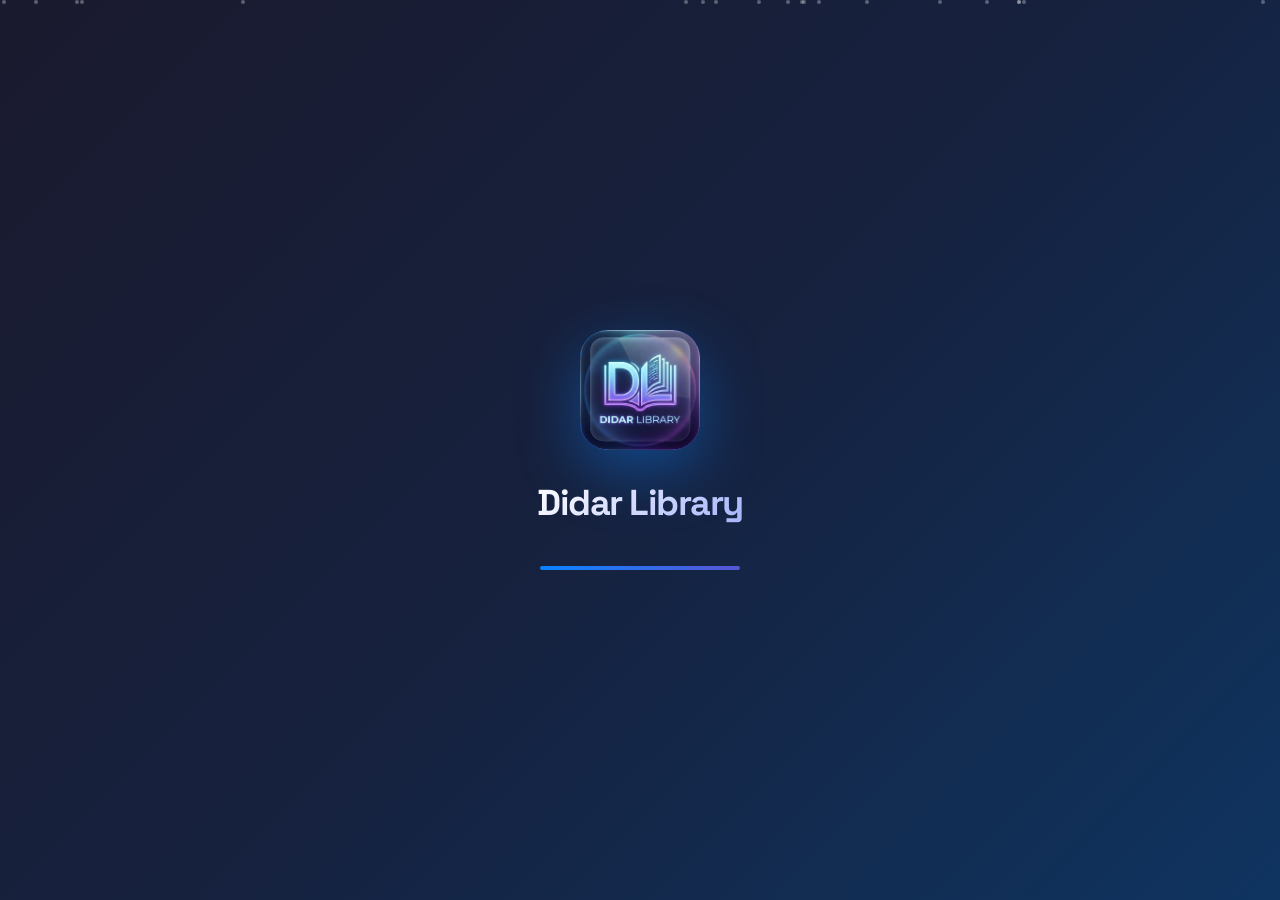
==== commit ccb3862a: "Add files via upload" ====
--- a/index.html
+++ b/index.html
@@ -1898,6 +1898,20 @@
                 developer: 'دیدار بختیار',
                 size: '3.8 MB',
                 lastUpdate: '2026/4'
+            },
+            {
+                id: 'example-game-8',
+                name: 'Kurdish Imposter New',
+                icon: 'games/Game8.png',
+                description: 'بەشی نوێ ی یاری "ئیمپۆستەری کوردی" یارییەکی کۆمەڵایەتی و پێشبینیکردنی کوردییە بۆ ٣ تا ٢٠ یاریزان .',
+                shortDescription: 'یاریەکی کۆمەڵایەتی',
+                link: 'game/KurdishImposterNew/index.html',
+                onlineLink: 'https://didar122.github.io/Kurdish-Imposter-New/',
+                version: '2.1.0',
+                category: 'یاری',
+                developer: 'دیدار بختیار',
+                size: '13.6 MB',
+                lastUpdate: '2026/4'
             }
         ];
 
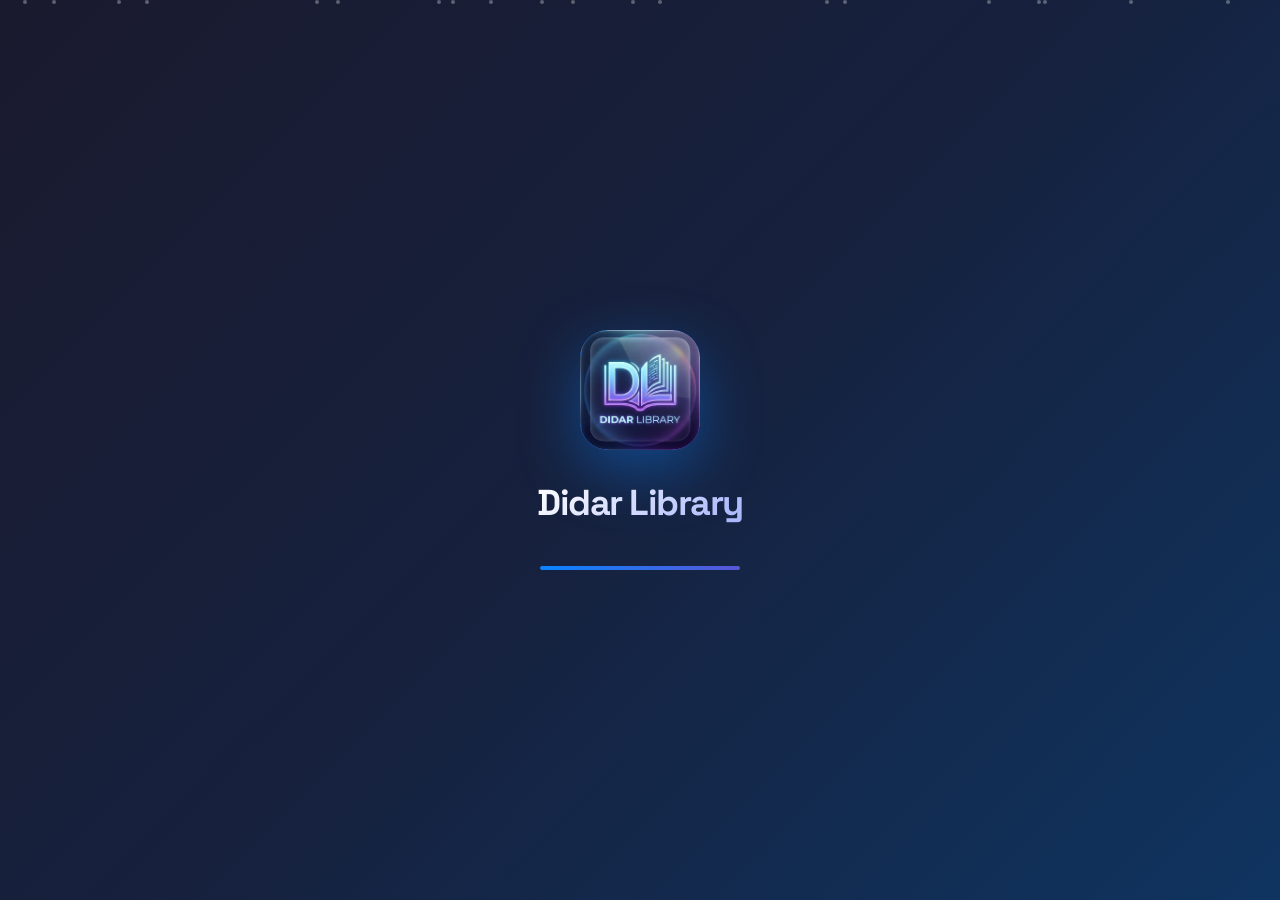
==== commit 10b4962c: "Add files via upload" ====
--- a/index.html
+++ b/index.html
@@ -1912,6 +1912,20 @@
                 developer: 'دیدار بختیار',
                 size: '13.6 MB',
                 lastUpdate: '2026/4'
+            },
+            {
+                id: 'example-game-9',
+                name: '32 Dent',
+                icon: 'games/Game9.png',
+                description: 'بەرنامەیەک تایبەت بە نۆرینگەی ٣٢ دێنت کەتایبەتە بە بەڕێوەبردنی نەخۆش، ژوان، پزیشک و تۆمارە داراییەکان بە شێوەیەکی کارا و پێشکەوتوو .',
+                shortDescription: 'بەرنامەیەکی تایبەت',
+                link: 'game/32Dent/index.html',
+                onlineLink: 'https://didar122.github.io/32-Dent/',
+                version: '1.0.0',
+                category: 'بەرنامە',
+                developer: 'دیدار بختیار',
+                size: '13.1 MB',
+                lastUpdate: '2026/4'
             }
         ];
 
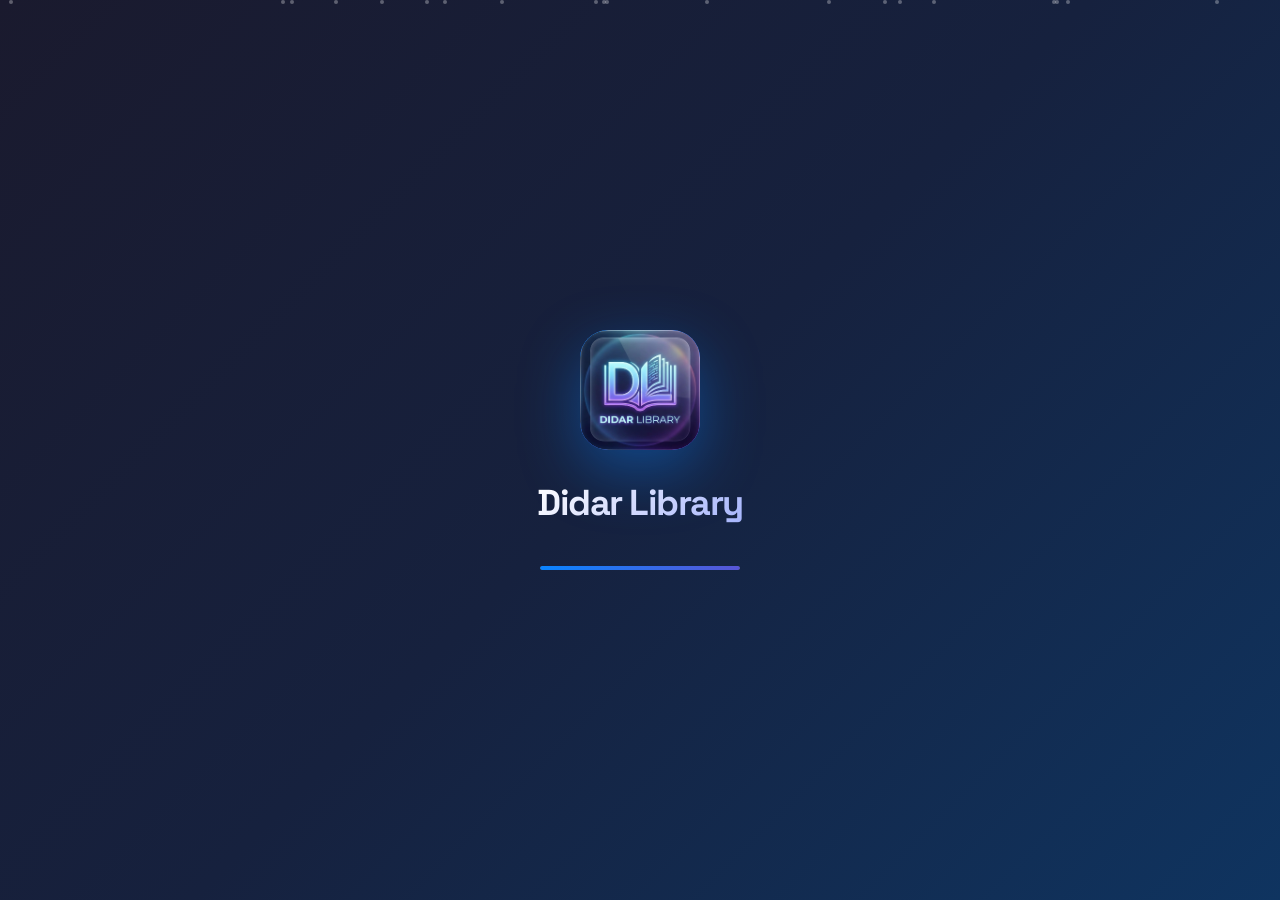
==== commit 73433858: "Add files via upload" ====
--- a/index.html
+++ b/index.html
@@ -1926,6 +1926,20 @@
                 developer: 'دیدار بختیار',
                 size: '13.1 MB',
                 lastUpdate: '2026/4'
+            },
+            {
+                id: 'example-game-10',
+                name: 'Kurdish Games',
+                icon: 'games/Game10.png',
+                description: 'پەرتوکخانەیەک بە یاریە کوردیەکان کە دەتوانیت لەسەر هێڵ لەگەڵ هاوڕێکانت یاریبکەیت یاخود لە دژی ژیری دەستکرد .',
+                shortDescription: 'پەرتوکخانەی یاری',
+                link: 'game/KurdishGames/index.html',
+                onlineLink: 'https://didar122.github.io/Kurdish-Games/',
+                version: '1.0.0',
+                category: 'یاری',
+                developer: 'دیدار بختیار',
+                size: '46.8 MB',
+                lastUpdate: '2026/6'
             }
         ];
 
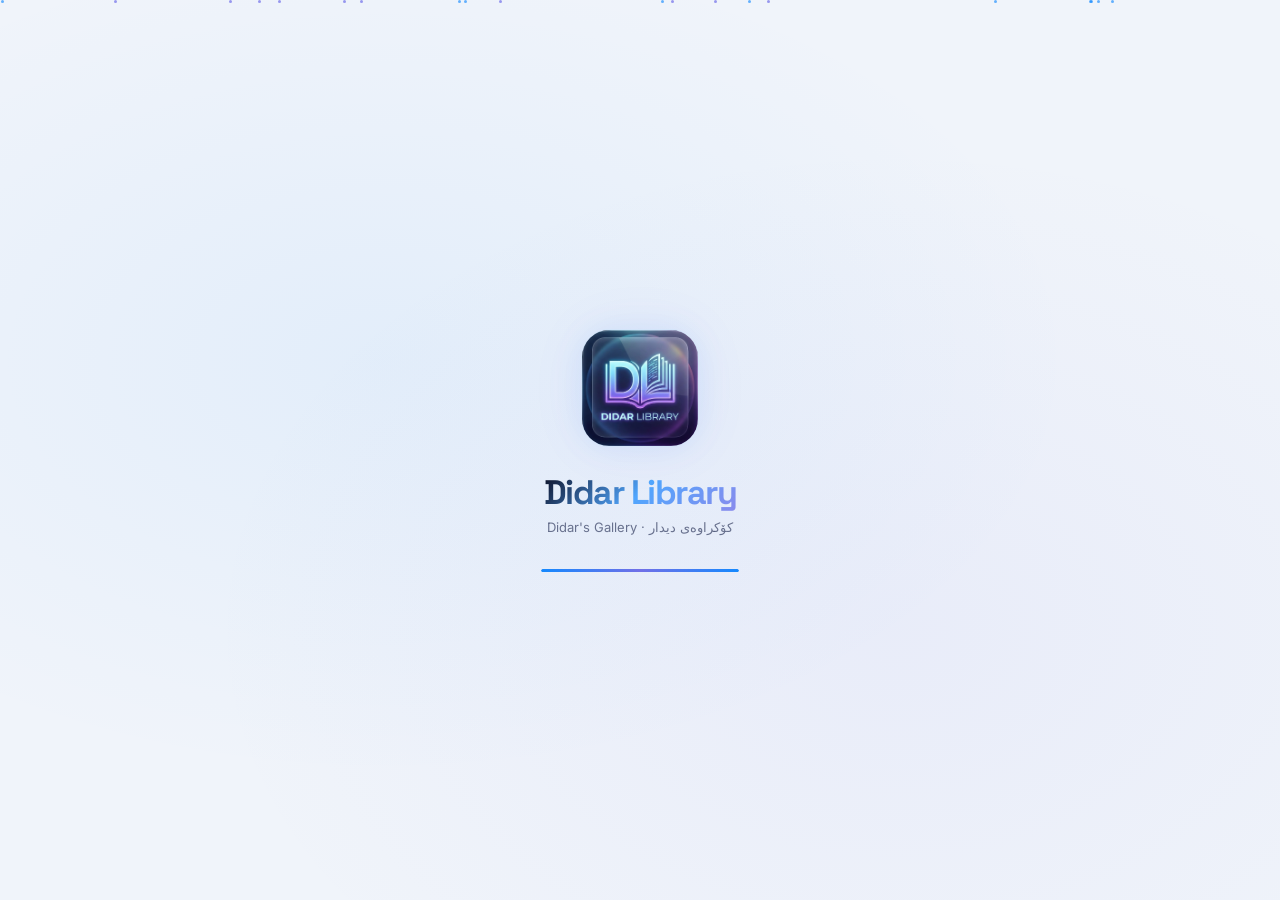
==== commit 8b420d1c: "Add files via upload" ====
--- a/index.html
+++ b/index.html
@@ -1,2510 +1,339 @@
-<!doctype html>
-<html lang="ku" dir="rtl">
- <head>
-  <meta charset="UTF-8">
-  <meta name="viewport" content="width=device-width, initial-scale=1.0, maximum-scale=1.0, user-scalable=no, viewport-fit=cover">
-  <meta name="apple-mobile-web-app-capable" content="yes">
-  <meta name="apple-mobile-web-app-status-bar-style" content="black-translucent">
-  <meta name="apple-mobile-web-app-title" content="Didar Library">
-  <meta name="mobile-web-app-capable" content="yes">
-  <meta name="theme-color" content="#000000">
-  <meta name="apple-touch-icon" href="icon.png">
-  <link rel="icon" type="image/png" href="icon.png">
-  <title>Didar Library</title>
-  <link rel="manifest" href="manifest.json">
-  <link href="https://fonts.googleapis.com/css2?family=Space+Grotesk:wght@400;500;600;700;800;900&amp;family=Poppins:wght@700;800;900&amp;display=swap" rel="stylesheet">
-  <script src="/_sdk/element_sdk.js"></script>
-  <style>
-        * {
-            margin: 0;
-            padding: 0;
-            box-sizing: border-box;
-            -webkit-tap-highlight-color: transparent;
-            -webkit-touch-callout: none;
-            -webkit-user-select: none;
-            user-select: none;
-        }
-
-        :root {
-            --bg-primary: #000000;
-            --bg-secondary: rgba(28, 28, 30, 0.8);
-            --bg-card: rgba(44, 44, 46, 0.6);
-            --text-primary: #ffffff;
-            --text-secondary: rgba(255, 255, 255, 0.7);
-            --accent: #0a84ff;
-            --accent-glow: rgba(10, 132, 255, 0.3);
-            --glass: rgba(255, 255, 255, 0.1);
-            --glass-border: rgba(255, 255, 255, 0.2);
-            --safe-top: env(safe-area-inset-top, 47px);
-            --safe-bottom: env(safe-area-inset-bottom, 34px);
-        }
-
-        .theme-neon {
-            --bg-primary: #0a0a0f;
-            --bg-secondary: rgba(20, 20, 35, 0.9);
-            --bg-card: rgba(30, 30, 50, 0.7);
-            --text-primary: #ffffff;
-            --text-secondary: rgba(255, 255, 255, 0.8);
-            --accent: #ff006e;
-            --accent-glow: rgba(255, 0, 110, 0.4);
-            --glass: rgba(255, 0, 110, 0.1);
-            --glass-border: rgba(255, 0, 110, 0.3);
-        }
-
-        .theme-aurora {
-            --bg-primary: #0f172a;
-            --bg-secondary: rgba(30, 41, 59, 0.9);
-            --bg-card: rgba(51, 65, 85, 0.6);
-            --text-primary: #f8fafc;
-            --text-secondary: rgba(248, 250, 252, 0.7);
-            --accent: #22d3ee;
-            --accent-glow: rgba(34, 211, 238, 0.4);
-            --glass: rgba(34, 211, 238, 0.1);
-            --glass-border: rgba(34, 211, 238, 0.3);
-        }
-
-        .theme-light {
-            --bg-primary: #f8f9fa;
-            --bg-secondary: rgba(255, 255, 255, 0.95);
-            --bg-card: rgba(255, 255, 255, 0.8);
-            --text-primary: #1a1a1a;
-            --text-secondary: rgba(26, 26, 26, 0.6);
-            --accent: #0a84ff;
-            --accent-glow: rgba(10, 132, 255, 0.15);
-            --glass: rgba(255, 255, 255, 0.5);
-            --glass-border: rgba(200, 200, 200, 0.4);
-        }
-
-        html, body {
-            height: 100%;
-            width: 100%;
-            overflow: hidden;
-            font-family: 'Poppins', -apple-system, BlinkMacSystemFont, 'SF Pro Display', 'Segoe UI', sans-serif;
-            background: var(--bg-primary);
-            color: var(--text-primary);
-        }
-
-        /* Splash Screen */
-        .splash-screen {
-            position: fixed;
-            top: 0;
-            left: 0;
-            width: 100%;
-            height: 100%;
-            background: linear-gradient(135deg, #1a1a2e 0%, #16213e 50%, #0f3460 100%);
-            display: flex;
-            flex-direction: column;
-            align-items: center;
-            justify-content: center;
-            z-index: 10000;
-            transition: opacity 0.5s ease, transform 0.5s ease;
-        }
-
-        .splash-screen.hidden {
-            opacity: 0;
-            transform: scale(1.1);
-            pointer-events: none;
-        }
-
-        .splash-logo {
-            width: 120px;
-            height: 120px;
-            background: linear-gradient(135deg, var(--accent), #5856d6);
-            border-radius: 28px;
-            display: flex;
-            align-items: center;
-            justify-content: center;
-            animation: splashPulse 2s ease-in-out infinite, splashFloat 3s ease-in-out infinite;
-            box-shadow: 0 20px 60px rgba(10, 132, 255, 0.4);
-            overflow: hidden;
-        }
-
-        .splash-logo img {
-            width: 100%;
-            height: 100%;
-            object-fit: cover;
-            border-radius: 28px;
-        }
-
-        @keyframes splashPulse {
-            0%, 100% { box-shadow: 0 20px 60px rgba(10, 132, 255, 0.4); }
-            50% { box-shadow: 0 25px 80px rgba(10, 132, 255, 0.6); }
-        }
-
-        @keyframes splashFloat {
-            0%, 100% { transform: translateY(0); }
-            50% { transform: translateY(-10px); }
-        }
-
-        .splash-title {
-            margin-top: 30px;
-            font-size: 36px;
-            font-weight: 900;
-            font-family: 'Space Grotesk', sans-serif;
-            background: linear-gradient(135deg, #fff, #a5b4fc);
-            -webkit-background-clip: text;
-            -webkit-text-fill-color: transparent;
-            background-clip: text;
-            letter-spacing: -1.5px;
-            animation: splashTitleGlow 2s ease-in-out infinite;
-        }
-
-        @keyframes splashTitleGlow {
-            0%, 100% { filter: brightness(1); }
-            50% { filter: brightness(1.2); }
-        }
-
-        .splash-loader {
-            margin-top: 40px;
-            width: 200px;
-            height: 4px;
-            background: rgba(255, 255, 255, 0.2);
-            border-radius: 2px;
-            overflow: hidden;
-        }
-
-        .splash-loader-bar {
-            height: 100%;
-            width: 0%;
-            background: linear-gradient(90deg, var(--accent), #5856d6, var(--accent));
-            background-size: 200% 100%;
-            border-radius: 2px;
-            animation: loaderProgress 3s ease-out forwards, loaderShimmer 1s linear infinite;
-        }
-
-        @keyframes loaderProgress {
-            0% { width: 0%; }
-            100% { width: 100%; }
-        }
-
-        @keyframes loaderShimmer {
-            0% { background-position: 200% 0; }
-            100% { background-position: -200% 0; }
-        }
-
-        .splash-particles {
-            position: absolute;
-            width: 100%;
-            height: 100%;
-            overflow: hidden;
-            pointer-events: none;
-        }
-
-        .particle {
-            position: absolute;
-            width: 4px;
-            height: 4px;
-            background: rgba(255, 255, 255, 0.3);
-            border-radius: 50%;
-            animation: particleFloat 4s ease-in-out infinite;
-        }
-
-        @keyframes particleFloat {
-            0%, 100% { transform: translateY(100vh) rotate(0deg); opacity: 0; }
-            10% { opacity: 1; }
-            90% { opacity: 1; }
-            100% { transform: translateY(-100vh) rotate(720deg); opacity: 0; }
-        }
-
-        /* Main App Container */
-        .app-container {
-            width: 100%;
-            height: 100%;
-            display: flex;
-            flex-direction: column;
-            background: var(--bg-primary);
-            position: relative;
-            overflow: hidden;
-        }
-
-        /* Animated Background */
-        .animated-bg {
-            position: absolute;
-            top: 0;
-            left: 0;
-            width: 100%;
-            height: 100%;
-            pointer-events: none;
-            overflow: hidden;
-        }
-
-        .bg-orb {
-            position: absolute;
-            border-radius: 50%;
-            filter: blur(80px);
-            opacity: 0.3;
-            animation: orbFloat 20s ease-in-out infinite;
-        }
-
-        .bg-orb-1 {
-            width: 300px;
-            height: 300px;
-            background: var(--accent);
-            top: -100px;
-            right: -100px;
-            animation-delay: 0s;
-        }
-
-        .bg-orb-2 {
-            width: 250px;
-            height: 250px;
-            background: #5856d6;
-            bottom: 20%;
-            left: -80px;
-            animation-delay: -7s;
-        }
-
-        .bg-orb-3 {
-            width: 200px;
-            height: 200px;
-            background: #ff375f;
-            bottom: -50px;
-            right: 20%;
-            animation-delay: -14s;
-        }
-
-        @keyframes orbFloat {
-            0%, 100% { transform: translate(0, 0) scale(1); }
-            25% { transform: translate(30px, -30px) scale(1.1); }
-            50% { transform: translate(-20px, 20px) scale(0.9); }
-            75% { transform: translate(20px, 30px) scale(1.05); }
-        }
-
-        /* Neon Theme Enhanced Animation */
-        .theme-neon .bg-orb-1 {
-            background: #ff006e;
-            animation: neonPulse1 3s ease-in-out infinite;
-            filter: blur(60px);
-            opacity: 0.4;
-        }
-
-        .theme-neon .bg-orb-2 {
-            background: #00d9ff;
-            animation: neonPulse2 4s ease-in-out infinite;
-            filter: blur(60px);
-            opacity: 0.4;
-        }
-
-        .theme-neon .bg-orb-3 {
-            background: #ff006e;
-            animation: neonPulse3 5s ease-in-out infinite;
-            filter: blur(60px);
-            opacity: 0.4;
-        }
-
-        @keyframes neonPulse1 {
-            0%, 100% { transform: translate(0, 0) scale(1); opacity: 0.4; }
-            50% { transform: translate(20px, -20px) scale(1.2); opacity: 0.6; }
-        }
-
-        @keyframes neonPulse2 {
-            0%, 100% { transform: translate(0, 0) scale(1); opacity: 0.4; }
-            50% { transform: translate(-30px, 30px) scale(0.9); opacity: 0.5; }
-        }
-
-        @keyframes neonPulse3 {
-            0%, 100% { transform: translate(0, 0) scale(1); opacity: 0.4; }
-            50% { transform: translate(15px, 15px) scale(1.1); opacity: 0.6; }
-        }
-
-        /* Aurora Theme Background Animation */
-        .theme-aurora .bg-orb-1 {
-            background: #22d3ee;
-            animation: auroraFloat1 25s ease-in-out infinite;
-        }
-
-        .theme-aurora .bg-orb-2 {
-            background: #06b6d4;
-            animation: auroraFloat2 30s ease-in-out infinite;
-        }
-
-        .theme-aurora .bg-orb-3 {
-            background: #0891b2;
-            animation: auroraFloat3 35s ease-in-out infinite;
-        }
-
-        @keyframes auroraFloat1 {
-            0% { transform: translate(-100px, 100px) scale(1) rotate(0deg); }
-            25% { transform: translate(50px, -50px) scale(1.2) rotate(90deg); }
-            50% { transform: translate(100px, 100px) scale(0.8) rotate(180deg); }
-            75% { transform: translate(-50px, 50px) scale(1.1) rotate(270deg); }
-            100% { transform: translate(-100px, 100px) scale(1) rotate(360deg); }
-        }
-
-        @keyframes auroraFloat2 {
-            0% { transform: translate(100px, -100px) scale(0.9) rotate(180deg); }
-            25% { transform: translate(-50px, 50px) scale(1.1) rotate(270deg); }
-            50% { transform: translate(-100px, -100px) scale(1.2) rotate(0deg); }
-            75% { transform: translate(50px, -50px) scale(0.95) rotate(90deg); }
-            100% { transform: translate(100px, -100px) scale(0.9) rotate(180deg); }
-        }
-
-        @keyframes auroraFloat3 {
-            0% { transform: translate(50px, 50px) scale(1.05) rotate(90deg); }
-            25% { transform: translate(-100px, -100px) scale(0.85) rotate(180deg); }
-            50% { transform: translate(50px, -50px) scale(1.15) rotate(270deg); }
-            75% { transform: translate(100px, 100px) scale(0.9) rotate(0deg); }
-            100% { transform: translate(50px, 50px) scale(1.05) rotate(90deg); }
-        }
-
-        /* Header */
-        .header {
-            padding: calc(var(--safe-top) + 10px) 20px 15px;
-            display: flex;
-            align-items: center;
-            justify-content: space-between;
-            position: relative;
-            z-index: 100;
-            backdrop-filter: blur(20px);
-            -webkit-backdrop-filter: blur(20px);
-            background: rgba(0, 0, 0, 0.3);
-            border-bottom: 1px solid var(--glass-border);
-        }
-
-        .theme-light .header {
-            background: rgba(255, 255, 255, 0.7);
-        }
-
-        .header-title {
-            font-size: 32px;
-            font-weight: 900;
-            font-family: 'Space Grotesk', -apple-system, BlinkMacSystemFont, 'SF Pro Display', sans-serif;
-            background: linear-gradient(135deg, var(--text-primary), var(--accent));
-            -webkit-background-clip: text;
-            -webkit-text-fill-color: transparent;
-            background-clip: text;
-            letter-spacing: -1.5px;
-        }
-
-        .header-actions {
-            display: flex;
-            gap: 12px;
-        }
-
-        .header-btn {
-            width: 40px;
-            height: 40px;
-            border-radius: 12px;
-            background: var(--glass);
-            border: 1px solid var(--glass-border);
-            display: flex;
-            align-items: center;
-            justify-content: center;
-            cursor: pointer;
-            transition: all 0.3s ease;
-            backdrop-filter: blur(10px);
-            -webkit-backdrop-filter: blur(10px);
-        }
-
-        .header-btn:active {
-            transform: scale(0.92);
-            background: var(--accent-glow);
-        }
-
-        .header-btn svg {
-            width: 20px;
-            height: 20px;
-            fill: var(--text-primary);
-        }
-
-        /* Search Bar */
-        .search-container {
-            position: fixed;
-            top: 0;
-            left: 0;
-            width: 100%;
-            height: 100%;
-            background: rgba(0, 0, 0, 0.9);
-            backdrop-filter: blur(30px);
-            -webkit-backdrop-filter: blur(30px);
-            z-index: 1000;
-            display: flex;
-            flex-direction: column;
-            padding: calc(var(--safe-top) + 20px) 20px var(--safe-bottom);
-            transform: translateY(-100%);
-            opacity: 0;
-            transition: all 0.4s cubic-bezier(0.4, 0, 0.2, 1);
-        }
-
-        .search-container.active {
-            transform: translateY(0);
-            opacity: 1;
-        }
-
-        .search-header {
-            display: flex;
-            align-items: center;
-            gap: 15px;
-            margin-bottom: 25px;
-        }
-
-        .search-input-wrapper {
-            flex: 1;
-            position: relative;
-        }
-
-        .search-input {
-            width: 100%;
-            height: 50px;
-            background: var(--bg-secondary);
-            border: 1px solid var(--glass-border);
-            border-radius: 15px;
-            padding: 0 50px 0 20px;
-            font-size: 17px;
-            font-weight: 700;
-            color: var(--text-primary);
-            outline: none;
-            transition: all 0.3s ease;
-        }
-
-        .search-input:focus {
-            border-color: var(--accent);
-            box-shadow: 0 0 20px var(--accent-glow);
-        }
-
-        .search-input::placeholder {
-            color: var(--text-secondary);
-        }
-
-        .search-icon {
-            position: absolute;
-            right: 15px;
-            top: 50%;
-            transform: translateY(-50%);
-            width: 22px;
-            height: 22px;
-            fill: var(--text-secondary);
-        }
-
-        .search-close {
-            width: 40px;
-            height: 40px;
-            border-radius: 12px;
-            background: var(--glass);
-            border: 1px solid var(--glass-border);
-            display: flex;
-            align-items: center;
-            justify-content: center;
-            cursor: pointer;
-        }
-
-        .search-close svg {
-            width: 20px;
-            height: 20px;
-            fill: var(--text-primary);
-        }
-
-        .search-results {
-            flex: 1;
-            overflow-y: auto;
-            -webkit-overflow-scrolling: touch;
-        }
-
-        .search-result-item {
-            display: flex;
-            align-items: center;
-            gap: 15px;
-            padding: 15px;
-            background: var(--bg-card);
-            border-radius: 16px;
-            margin-bottom: 12px;
-            cursor: pointer;
-            transition: all 0.3s ease;
-            border: 1px solid transparent;
-        }
-
-        .search-result-item:active {
-            transform: scale(0.98);
-            border-color: var(--accent);
-        }
-
-        .search-result-icon {
-            width: 50px;
-            height: 50px;
-            border-radius: 12px;
-            object-fit: cover;
-        }
-
-        .search-result-info h4 {
-            font-size: 16px;
-            font-weight: 800;
-            margin-bottom: 4px;
-        }
-
-        .search-result-info p {
-            font-size: 13px;
-            color: var(--text-secondary);
-        }
-
-        .search-result-item.is-favorite {
-            background: linear-gradient(135deg, var(--accent-glow), rgba(255, 59, 48, 0.1));
-            border-color: rgba(255, 59, 48, 0.3);
-            box-shadow: 0 4px 12px rgba(255, 59, 48, 0.15);
-        }
-
-        .no-results {
-            text-align: center;
-            padding: 60px 20px;
-            color: var(--text-secondary);
-        }
-
-        .no-results svg {
-            width: 60px;
-            height: 60px;
-            fill: var(--text-secondary);
-            margin-bottom: 15px;
-            opacity: 0.5;
-        }
-
-        /* Layout Toggle */
-        .layout-toggle {
-            display: flex;
-            gap: 8px;
-            padding: 15px 20px 15px;
-            position: relative;
-            z-index: 10;
-        }
-
-        .layout-btn {
-            flex: 1;
-            height: 36px;
-            border-radius: 10px;
-            background: var(--bg-card);
-            border: 1px solid var(--glass-border);
-            display: flex;
-            align-items: center;
-            justify-content: center;
-            cursor: pointer;
-            transition: all 0.3s ease;
-        }
-
-        .layout-btn.active {
-            background: var(--accent);
-            border-color: var(--accent);
-            box-shadow: 0 4px 15px var(--accent-glow);
-        }
-
-        .layout-btn svg {
-            width: 18px;
-            height: 18px;
-            fill: var(--text-secondary);
-        }
-
-        .layout-btn.active svg {
-            fill: white;
-        }
-
-        /* Content Area */
-        .content {
-            flex: 1;
-            overflow-y: auto;
-            -webkit-overflow-scrolling: touch;
-            padding: 0 20px calc(var(--safe-bottom) + 20px);
-            position: relative;
-            z-index: 10;
-        }
-
-        /* Grid Layout */
-        .apps-grid {
-            display: grid;
-            grid-template-columns: repeat(auto-fit, minmax(130px, 1fr));
-            gap: 25px;
-            padding-bottom: 20px;
-        }
-
-        @media (max-width: 768px) {
-            .apps-grid {
-                grid-template-columns: repeat(3, 1fr);
-                gap: 20px;
-            }
-        }
-
-        .app-item-grid {
-            display: flex;
-            flex-direction: column;
-            align-items: center;
-            cursor: pointer;
-            animation: fadeInUp 0.5s ease forwards;
-            opacity: 0;
-            position: relative;
-        }
-
-        @keyframes fadeInUp {
-            from {
-                opacity: 0;
-                transform: translateY(20px);
-            }
-            to {
-                opacity: 1;
-                transform: translateY(0);
-            }
-        }
-
-        .app-icon-wrapper {
-            position: relative;
-            margin-bottom: 15px;
-            width: 100%;
-        }
-
-        .app-icon {
-            width: clamp(85px, 22vw, 150px);
-            height: clamp(85px, 22vw, 150px);
-            border-radius: 24px;
-            object-fit: cover;
-            box-shadow: 0 12px 35px rgba(0, 0, 0, 0.5);
-            transition: all 0.3s ease;
-            margin: 0 auto;
-            display: block;
-        }
-
-        .theme-light .app-icon {
-            box-shadow: 0 8px 25px rgba(0, 0, 0, 0.1);
-        }
-
-        .app-item-grid:active .app-icon {
-            transform: scale(0.9);
-        }
-
-        .app-icon-glow {
-            position: absolute;
-            top: 50%;
-            left: 50%;
-            width: 100%;
-            height: 100%;
-            transform: translate(-50%, -50%);
-            border-radius: 24px;
-            background: var(--accent);
-            filter: blur(20px);
-            opacity: 0;
-            transition: opacity 0.3s ease;
-            z-index: -1;
-        }
-
-        .app-item-grid:active .app-icon-glow {
-            opacity: 0.5;
-        }
-
-        .app-name {
-            font-size: 13px;
-            font-weight: 800;
-            text-align: center;
-            color: var(--text-primary);
-            max-width: 100%;
-            line-height: 1.4;
-            word-break: break-word;
-            display: -webkit-box;
-            -webkit-line-clamp: 2;
-            -webkit-box-orient: vertical;
-            overflow: hidden;
-            padding: 0 5px;
-        }
-
-        /* List Layout */
-        .apps-list {
-            display: flex;
-            flex-direction: column;
-            gap: 12px;
-            padding-bottom: 20px;
-        }
-
-        .app-item-list {
-            display: flex;
-            align-items: center;
-            gap: 15px;
-            padding: 12px;
-            background: var(--bg-card);
-            border-radius: 16px;
-            border: 1px solid var(--glass-border);
-            cursor: pointer;
-            transition: all 0.3s cubic-bezier(0.4, 0, 0.2, 1);
-            animation: slideInRight 0.5s ease forwards;
-            opacity: 0;
-            backdrop-filter: blur(10px);
-            -webkit-backdrop-filter: blur(10px);
-            position: relative;
-        }
-
-        @keyframes slideInRight {
-            from {
-                opacity: 0;
-                transform: translateX(-30px);
-            }
-            to {
-                opacity: 1;
-                transform: translateX(0);
-            }
-        }
-
-        .app-item-list:active {
-            transform: scale(0.98);
-            background: var(--accent-glow);
-            border-color: var(--accent);
-        }
-
-        .app-item-list .app-icon {
-            width: 60px;
-            height: 60px;
-            border-radius: 14px;
-            flex-shrink: 0;
-            margin: 0;
-        }
-
-        .app-info {
-            flex: 1;
-            min-width: 0;
-        }
-
-        .app-info h3 {
-            font-size: 16px;
-            font-weight: 800;
-            white-space: nowrap;
-            overflow: hidden;
-            text-overflow: ellipsis;
-        }
-
-        .app-arrow {
-            width: 20px;
-            height: 20px;
-            fill: var(--text-secondary);
-            flex-shrink: 0;
-            transform: rotate(180deg);
-        }
-
-        /* App Detail Modal */
-        .modal-overlay {
-            position: fixed;
-            top: 0;
-            left: 0;
-            width: 100%;
-            height: 100%;
-            background: rgba(0, 0, 0, 0.7);
-            backdrop-filter: blur(20px);
-            -webkit-backdrop-filter: blur(20px);
-            z-index: 2000;
-            display: flex;
-            align-items: flex-end;
-            justify-content: center;
-            opacity: 0;
-            pointer-events: none;
-            transition: opacity 0.3s ease;
-        }
-
-        .modal-overlay.active {
-            opacity: 1;
-            pointer-events: auto;
-        }
-
-        .modal-content {
-            width: 100%;
-            max-height: 85%;
-            background: var(--bg-secondary);
-            border-radius: 30px 30px 0 0;
-            padding: 20px 20px calc(var(--safe-bottom) + 20px);
-            transform: translateY(100%);
-            transition: transform 0.4s cubic-bezier(0.4, 0, 0.2, 1);
-            overflow-y: auto;
-            -webkit-overflow-scrolling: touch;
-        }
-
-        .modal-overlay.active .modal-content {
-            transform: translateY(0);
-        }
-
-        .modal-handle {
-            width: 40px;
-            height: 5px;
-            background: rgba(255, 255, 255, 0.3);
-            border-radius: 3px;
-            margin: 0 auto 25px;
-        }
-
-        .theme-light .modal-handle {
-            background: rgba(26, 26, 26, 0.2);
-        }
-
-        .modal-header {
-            display: flex;
-            align-items: flex-start;
-            gap: 20px;
-            margin-bottom: 25px;
-            position: relative;
-        }
-
-        .modal-icon {
-            width: 90px;
-            height: 90px;
-            border-radius: 22px;
-            object-fit: cover;
-            box-shadow: 0 10px 30px rgba(0, 0, 0, 0.4);
-        }
-
-        .modal-title-section h2 {
-            font-size: 24px;
-            font-weight: 900;
-            margin-bottom: 6px;
-        }
-
-        .modal-title-section .version {
-            font-size: 14px;
-            color: var(--text-secondary);
-            margin-bottom: 8px;
-        }
-
-        .modal-title-section .category {
-            display: inline-block;
-            padding: 4px 12px;
-            background: var(--accent-glow);
-            color: var(--accent);
-            border-radius: 20px;
-            font-size: 12px;
-            font-weight: 800;
-        }
-
-        .modal-description {
-            margin-bottom: 25px;
-        }
-
-        .modal-description h4 {
-            font-size: 16px;
-            font-weight: 800;
-            margin-bottom: 10px;
-            color: var(--text-secondary);
-        }
-
-        .modal-description p {
-            font-size: 15px;
-            line-height: 1.6;
-            color: var(--text-primary);
-        }
-
-        .modal-details {
-            display: grid;
-            grid-template-columns: repeat(2, 1fr);
-            gap: 12px;
-            margin-bottom: 25px;
-        }
-
-        .detail-item {
-            padding: 15px;
-            background: var(--bg-card);
-            border-radius: 16px;
-            border: 1px solid var(--glass-border);
-        }
-
-        .detail-item label {
-            font-size: 12px;
-            color: var(--text-secondary);
-            display: block;
-            margin-bottom: 5px;
-        }
-
-        .detail-item span {
-            font-size: 15px;
-            font-weight: 800;
-        }
-
-        .launch-btn {
-            width: 100%;
-            height: 56px;
-            background: linear-gradient(135deg, var(--accent), #5856d6);
-            border: none;
-            border-radius: 16px;
-            font-size: 18px;
-            font-weight: 900;
-            color: white;
-            cursor: pointer;
-            display: flex;
-            align-items: center;
-            justify-content: center;
-            gap: 10px;
-            transition: all 0.3s ease;
-            box-shadow: 0 8px 25px var(--accent-glow);
-        }
-
-        .launch-btn:active {
-            transform: scale(0.97);
-        }
-
-        .launch-btn svg {
-            width: 22px;
-            height: 22px;
-            fill: white;
-            transform: rotate(180deg);
-        }
-
-        /* Settings Panel */
-        .settings-panel {
-            position: fixed;
-            top: 0;
-            left: 0;
-            width: 100%;
-            height: 100%;
-            background: var(--bg-primary);
-            z-index: 3000;
-            transform: translateX(100%);
-            transition: transform 0.4s cubic-bezier(0.4, 0, 0.2, 1);
-            overflow-y: auto;
-            -webkit-overflow-scrolling: touch;
-        }
-
-        .settings-panel.active {
-            transform: translateX(0);
-        }
-
-        .settings-header {
-            padding: calc(var(--safe-top) + 10px) 20px 20px;
-            display: flex;
-            align-items: center;
-            gap: 15px;
-            background: rgba(0, 0, 0, 0.3);
-            backdrop-filter: blur(20px);
-            -webkit-backdrop-filter: blur(20px);
-            border-bottom: 1px solid var(--glass-border);
-        }
-
-        .settings-back {
-            width: 40px;
-            height: 40px;
-            border-radius: 12px;
-            background: var(--glass);
-            border: 1px solid var(--glass-border);
-            display: flex;
-            align-items: center;
-            justify-content: center;
-            cursor: pointer;
-        }
-
-        .settings-back svg {
-            width: 20px;
-            height: 20px;
-            fill: var(--text-primary);
-        }
-
-        .settings-header h2 {
-            font-size: 24px;
-            font-weight: 900;
-        }
-
-        .settings-content {
-            padding: 20px;
-            padding-bottom: calc(var(--safe-bottom) + 20px);
-        }
-
-        .settings-section {
-            margin-bottom: 30px;
-        }
-
-        .settings-section h3 {
-            font-size: 14px;
-            font-weight: 900;
-            color: var(--text-secondary);
-            text-transform: uppercase;
-            letter-spacing: 1px;
-            margin-bottom: 15px;
-            padding-right: 10px;
-        }
-
-        .settings-group {
-            background: var(--bg-card);
-            border-radius: 16px;
-            border: 1px solid var(--glass-border);
-            overflow: hidden;
-        }
-
-        .settings-item {
-            display: flex;
-            align-items: center;
-            justify-content: space-between;
-            padding: 16px;
-            border-bottom: 1px solid var(--glass-border);
-        }
-
-        .settings-item:last-child {
-            border-bottom: none;
-        }
-
-        .settings-item-info {
-            display: flex;
-            align-items: center;
-            gap: 12px;
-        }
-
-        .settings-item-icon {
-            width: 36px;
-            height: 36px;
-            border-radius: 10px;
-            background: var(--accent-glow);
-            display: flex;
-            align-items: center;
-            justify-content: center;
-        }
-
-        .settings-item-icon svg {
-            width: 20px;
-            height: 20px;
-            fill: var(--accent);
-        }
-
-        .settings-item-text h4 {
-            font-size: 16px;
-            font-weight: 800;
-            margin-bottom: 2px;
-        }
-
-        .settings-item-text p {
-            font-size: 13px;
-            color: var(--text-secondary);
-        }
-
-        /* Toggle Switch */
-        .toggle-switch {
-            width: 52px;
-            height: 32px;
-            background: rgba(120, 120, 128, 0.36);
-            border-radius: 16px;
-            position: relative;
-            cursor: pointer;
-            transition: background 0.3s ease;
-        }
-
-        .toggle-switch.active {
-            background: var(--accent);
-        }
-
-        .toggle-switch::after {
-            content: '';
-            position: absolute;
-            width: 28px;
-            height: 28px;
-            background: white;
-            border-radius: 50%;
-            top: 2px;
-            right: 22px;
-            transition: transform 0.3s ease;
-            box-shadow: 0 2px 8px rgba(0, 0, 0, 0.2);
-        }
-
-        .toggle-switch.active::after {
-            transform: translateX(20px);
-        }
-
-        /* Theme Options */
-        .theme-options {
-            display: flex;
-            gap: 12px;
-            padding: 5px 0;
-        }
-
-        .theme-option {
-            flex: 1;
-            aspect-ratio: 1;
-            border-radius: 16px;
-            cursor: pointer;
-            position: relative;
-            overflow: hidden;
-            border: 3px solid transparent;
-            transition: all 0.3s ease;
-        }
-
-        .theme-option.active {
-            border-color: var(--accent);
-            box-shadow: 0 0 20px var(--accent-glow);
-        }
-
-        .theme-option-crystal {
-            background: linear-gradient(135deg, #1a1a2e, #16213e);
-        }
-
-        .theme-option-neon {
-            background: linear-gradient(135deg, #0a0a0f, #1a0a1f);
-        }
-
-        .theme-option-neon::before {
-            content: '';
-            position: absolute;
-            top: 0;
-            left: 0;
-            width: 100%;
-            height: 100%;
-            background: linear-gradient(45deg, transparent, rgba(255, 0, 110, 0.3), transparent);
-            animation: neonShimmer 2s infinite;
-        }
-
-        @keyframes neonShimmer {
-            0% { transform: translateX(-100%); }
-            100% { transform: translateX(100%); }
-        }
-
-        .theme-option-aurora {
-            background: linear-gradient(135deg, #0f172a, #1e3a5f);
-        }
-
-        .theme-option-aurora::before {
-            content: '';
-            position: absolute;
-            top: -50%;
-            left: -50%;
-            width: 200%;
-            height: 200%;
-            background: radial-gradient(ellipse, rgba(34, 211, 238, 0.3), transparent 50%);
-            animation: auroraMove 4s infinite ease-in-out;
-        }
-
-        @keyframes auroraMove {
-            0%, 100% { transform: translate(0, 0); }
-            50% { transform: translate(25%, 25%); }
-        }
-
-        .theme-option-light {
-            background: linear-gradient(135deg, #ffffff, #f0f4f8);
-        }
-
-        .theme-option-light::before {
-            content: '';
-            position: absolute;
-            top: -30%;
-            left: -30%;
-            width: 160%;
-            height: 160%;
-            background: radial-gradient(circle, rgba(10, 132, 255, 0.2), transparent 60%);
-            animation: lightMove 5s infinite ease-in-out;
-        }
-
-        @keyframes lightMove {
-            0%, 100% { transform: translate(0, 0) scale(1); }
-            50% { transform: translate(10%, 10%) scale(1.1); }
-        }
-
-        .theme-option span {
-            position: absolute;
-            bottom: 8px;
-            left: 50%;
-            transform: translateX(-50%);
-            font-size: 14px;
-            font-weight: 900;
-            color: white;
-            text-shadow: 0 2px 8px rgba(0, 0, 0, 0.9);
-            white-space: nowrap;
-        }
-
-        .theme-option-light span {
-            color: #1a1a1a;
-            text-shadow: 0 1px 4px rgba(0, 0, 0, 0.2);
-        }
-
-        /* About Panel */
-        .about-panel {
-            position: fixed;
-            top: 0;
-            left: 0;
-            width: 100%;
-            height: 100%;
-            background: var(--bg-primary);
-            z-index: 3000;
-            transform: translateX(100%);
-            transition: transform 0.4s cubic-bezier(0.4, 0, 0.2, 1);
-            overflow-y: auto;
-            -webkit-overflow-scrolling: touch;
-        }
-
-        .about-panel.active {
-            transform: translateX(0);
-        }
-
-        .about-hero {
-            padding: calc(var(--safe-top) + 40px) 20px 40px;
-            text-align: center;
-            background: linear-gradient(180deg, var(--accent-glow), transparent);
-        }
-
-        .about-back {
-            position: absolute;
-            top: calc(var(--safe-top) + 10px);
-            right: 20px;
-            width: 40px;
-            height: 40px;
-            border-radius: 12px;
-            background: var(--glass);
-            border: 1px solid var(--glass-border);
-            display: flex;
-            align-items: center;
-            justify-content: center;
-            cursor: pointer;
-        }
-
-        .about-back svg {
-            width: 20px;
-            height: 20px;
-            fill: var(--text-primary);
-        }
-
-        .about-logo {
-            width: 100px;
-            height: 100px;
-            background: linear-gradient(135deg, var(--accent), #5856d6);
-            border-radius: 24px;
-            display: flex;
-            align-items: center;
-            justify-content: center;
-            margin: 0 auto 20px;
-            box-shadow: 0 15px 40px var(--accent-glow);
-            overflow: hidden;
-        }
-
-        .about-logo img {
-            width: 100%;
-            height: 100%;
-            object-fit: cover;
-        }
-
-        .about-hero h1 {
-            font-size: 28px;
-            font-weight: 900;
-            font-family: 'Space Grotesk', -apple-system, BlinkMacSystemFont, 'SF Pro Display', sans-serif;
-            margin-bottom: 8px;
-            letter-spacing: -1.5px;
-        }
-
-        .about-hero p {
-            font-size: 15px;
-            color: var(--text-secondary);
-        }
-
-        .about-content {
-            padding: 0 20px calc(var(--safe-bottom) + 20px);
-        }
-
-        .about-card {
-            background: var(--bg-card);
-            border-radius: 20px;
-            border: 1px solid var(--glass-border);
-            padding: 20px;
-            margin-bottom: 16px;
-        }
-
-        .about-card h3 {
-            font-size: 18px;
-            font-weight: 900;
-            margin-bottom: 12px;
-            display: flex;
-            align-items: center;
-            gap: 10px;
-        }
-
-        .about-card h3 svg {
-            width: 22px;
-            height: 22px;
-            fill: var(--accent);
-        }
-
-        .about-card p {
-            font-size: 15px;
-            line-height: 1.7;
-            color: var(--text-secondary);
-        }
-
-        /* Video Player */
-        .video-player-container {
-            width: 100%;
-            margin-top: 15px;
-            background: var(--bg-primary);
-            border-radius: 12px;
-            overflow: hidden;
-            aspect-ratio: 16 / 9;
-        }
-
-        .tutorial-video {
-            width: 100%;
-            height: 100%;
-            background: #000;
-            border-radius: 12px;
-            display: block;
-        }
-
-        .video-placeholder {
-            display: flex;
-            align-items: center;
-            justify-content: center;
-            height: 100%;
-            color: var(--text-secondary);
-        }
-
-        /* Stats Display - Dynamic Single Counter */
-        .stats-display {
-            background: var(--bg-card);
-            border-radius: 20px;
-            border: 1px solid var(--glass-border);
-            padding: 30px 20px;
-            text-align: center;
-            margin-bottom: 16px;
-            display: flex;
-            flex-direction: column;
-            align-items: center;
-            gap: 15px;
-        }
-
-        .stat-counter {
-            font-size: 48px;
-            font-weight: 900;
-            color: var(--accent);
-            font-family: 'Space Grotesk', sans-serif;
-        }
-
-        .stat-label {
-            font-size: 16px;
-            font-weight: 800;
-            color: var(--text-secondary);
-        }
-
-        .developer-card {
-            display: flex;
-            align-items: center;
-            gap: 15px;
-        }
-
-        .developer-avatar {
-            width: 60px;
-            height: 60px;
-            border-radius: 50%;
-            background: linear-gradient(135deg, var(--accent), #5856d6);
-            display: flex;
-            align-items: center;
-            justify-content: center;
-            font-size: 24px;
-            font-weight: 900;
-            color: white;
-            flex-shrink: 0;
-            overflow: hidden;
-        }
-
-        .developer-avatar img {
-            width: 100%;
-            height: 100%;
-            object-fit: cover;
-        }
-
-        .developer-info h4 {
-            font-size: 18px;
-            font-weight: 900;
-            margin-bottom: 4px;
-        }
-
-        .developer-info p {
-            font-size: 14px;
-            color: var(--text-secondary);
-        }
-
-        /* Empty State */
-        .empty-state {
-            text-align: center;
-            padding: 60px 20px;
-        }
-
-        .empty-state svg {
-            width: 80px;
-            height: 80px;
-            fill: var(--text-secondary);
-            opacity: 0.3;
-            margin-bottom: 20px;
-        }
-
-        .empty-state h3 {
-            font-size: 20px;
-            font-weight: 900;
-            margin-bottom: 8px;
-        }
-
-        .empty-state p {
-            font-size: 15px;
-            color: var(--text-secondary);
-        }
-
-        /* Favorite Heart System */
-        .favorite-btn {
-            width: 50px;
-            height: 50px;
-            border-radius: 14px;
-            background: var(--glass);
-            border: 1px solid var(--glass-border);
-            display: flex;
-            align-items: center;
-            justify-content: center;
-            cursor: pointer;
-            transition: all 0.3s ease;
-            flex-shrink: 0;
-        }
-
-        .favorite-btn:active {
-            transform: scale(0.92);
-        }
-
-        .heart-icon {
-            width: 28px;
-            height: 28px;
-            fill: currentColor;
-            color: var(--text-secondary);
-            transition: all 0.4s cubic-bezier(0.34, 1.56, 0.64, 1);
-        }
-
-        .favorite-btn.favorited .heart-icon {
-            color: #ff3b30;
-            filter: drop-shadow(0 0 8px rgba(255, 59, 48, 0.6));
-            animation: heartBeat 0.6s cubic-bezier(0.34, 1.56, 0.64, 1);
-        }
-
-        @keyframes heartBeat {
-            0% {
-                transform: scale(1);
-            }
-            25% {
-                transform: scale(1.3);
-            }
-            50% {
-                transform: scale(1.1);
-            }
-            75% {
-                transform: scale(1.25);
-            }
-            100% {
-                transform: scale(1);
-            }
-        }
-
-        /* Favorite Item Styling */
-        .app-item-grid.is-favorite .app-icon-wrapper::after {
-            content: '❤️';
-            position: absolute;
-            top: -8px;
-            right: 0px;
-            font-size: 24px;
-            animation: favoritePulse 1.0s ease-out;
-            filter: drop-shadow(0 2px 4px rgba(0, 0, 0, 0.3));
-        }
-
-        .app-item-list.is-favorite {
-            background: linear-gradient(135deg, var(--accent-glow), rgba(255, 59, 48, 0.1));
-            border-color: rgba(255, 59, 48, 0.3);
-            box-shadow: 0 4px 12px rgba(255, 59, 48, 0.15);
-        }
-
-        .app-item-list.is-favorite::before {
-            content: '❤️';
-            position: absolute;
-            left: 65px;
-            top: 27.5px;
-            font-size: 20px;
-            opacity: 1;
-        }
-
-        @keyframes favoritePulse {
-            0% {
-                transform: scale(0) rotate(-180deg);
-                opacity: 1;
-            }
-            100% {
-                transform: scale(1) rotate(0deg);
-                opacity: 1;
-            }
-        }
-
-        .favorite-indicator {
-            display: none;
-        }
-
-        /* New Badge System */
-        .new-badge {
-            display: inline-block;
-            background: linear-gradient(135deg, #ffaa00, #ff9500);
-            color: white;
-            padding: 4px 10px;
-            border-radius: 12px;
-            font-size: 11px;
-            font-weight: 900;
-            letter-spacing: 0.5px;
-            animation: badgePop 0.5s cubic-bezier(0.34, 1.56, 0.64, 1), orangeGlow 2s ease-in-out infinite;
-            box-shadow: 0 0 10px rgba(255, 170, 0, 0.5), 0 0 20px rgba(255, 153, 0, 0.3);
-            white-space: nowrap;
-        }
-
-        @keyframes orangeGlow {
-            0%, 100% {
-                box-shadow: 0 0 10px rgba(255, 170, 0, 0.5), 0 0 20px rgba(255, 153, 0, 0.3);
-            }
-            50% {
-                box-shadow: 0 0 20px rgba(255, 170, 0, 0.8), 0 0 40px rgba(255, 153, 0, 0.6);
-            }
-        }
-
-        @keyframes badgePop {
-            0% {
-                transform: scale(0) rotate(-180deg);
-                opacity: 0;
-            }
-            70% {
-                transform: scale(1.2);
-            }
-            100% {
-                transform: scale(1) rotate(0deg);
-                opacity: 1;
-            }
-        }
-
-        /* New Badge on App Items */
-        .app-item-grid.has-new-badge .app-icon-wrapper::before {
-            content: 'نوێ';
-            position: absolute;
-            bottom: -4px;
-            left: -2px;
-            background: linear-gradient(135deg, #ffaa00, #ff9500);
-            color: white;
-            padding: 4px 8px;
-            border-radius: 10px;
-            font-size: 9px;
-            font-weight: 900;
-            animation: badgePop 0.5s cubic-bezier(0.34, 1.56, 0.64, 1), orangeGlow 2s ease-in-out infinite;
-            box-shadow: 0 0 10px rgba(255, 170, 0, 0.5), 0 0 15px rgba(255, 153, 0, 0.3);
-            letter-spacing: 0.5px;
-        }
-
-        .app-item-list.has-new-badge::after {
-            content: 'نوێ';
-            position: absolute;
-            left: 12px;
-            top: 50%;
-            transform: translateY(-50%);
-            background: linear-gradient(135deg, #ffaa00, #ff9500);
-            color: white;
-            padding: 4px 8px;
-            border-radius: 10px;
-            font-size: 10px;
-            font-weight: 900;
-            animation: badgePop 0.5s cubic-bezier(0.34, 1.56, 0.64, 1), orangeGlow 2s ease-in-out infinite;
-            box-shadow: 0 0 10px rgba(255, 170, 0, 0.5), 0 0 15px rgba(255, 153, 0, 0.3);
-            letter-spacing: 0.5px;
-        }
-
-        /* Hidden */
-        .hidden {
-            display: none !important;
-        }
-
-        /* Scrollbar */
-        ::-webkit-scrollbar {
-            width: 0;
-            height: 0;
-        }
-    </style>
-  <style>body { box-sizing: border-box; }</style>
-  <script src="https://cdn.tailwindcss.com/3.4.17" type="text/javascript"></script>
-  <script src="/_sdk/data_sdk.js" type="text/javascript"></script>
- </head>
- <body><!-- Splash Screen -->
-  <div class="splash-screen" id="splashScreen">
-   <div class="splash-particles" id="particles"></div>
-   <div class="splash-logo"><img src="icon.png" alt="Didar Library" loading="lazy">
-   </div>
-   <h1 class="splash-title">Didar Library</h1>
-   <div class="splash-loader">
-    <div class="splash-loader-bar"></div>
-   </div>
-  </div><!-- Main App -->
-  <div class="app-container" id="appContainer"><!-- Animated Background -->
-   <div class="animated-bg">
-    <div class="bg-orb bg-orb-1"></div>
-    <div class="bg-orb bg-orb-2"></div>
-    <div class="bg-orb bg-orb-3"></div>
-   </div><!-- Header -->
-   <header class="header">
-    <h1 class="header-title">Didar Library</h1>
-    <div class="header-actions"><button class="header-btn" id="searchBtn" aria-label="گەڕان">
-      <svg viewbox="0 0 24 24">
-       <path d="M15.5 14h-.79l-.28-.27A6.471 6.471 0 0 0 16 9.5 6.5 6.5 0 1 0 9.5 16c1.61 0 3.09-.59 4.23-1.57l.27.28v.79l5 4.99L20.49 19l-4.99-5zm-6 0C7.01 14 5 11.99 5 9.5S7.01 5 9.5 5 14 7.01 14 9.5 11.99 14 9.5 14z" />
-      </svg></button> <button class="header-btn" id="aboutBtn" aria-label="دەربارە">
-      <svg viewbox="0 0 24 24">
-       <path d="M12 2C6.48 2 2 6.48 2 12s4.48 10 10 10 10-4.48 10-10S17.52 2 12 2zm1 15h-2v-6h2v6zm0-8h-2V7h2v2z" />
-      </svg></button> <button class="header-btn" id="settingsBtn" aria-label="ڕێکخستنەکان">
-      <svg viewbox="0 0 24 24">
-       <path d="M19.14 12.94c.04-.31.06-.63.06-.94 0-.31-.02-.63-.06-.94l2.03-1.58c.18-.14.23-.41.12-.61l-1.92-3.32c-.12-.22-.37-.29-.59-.22l-2.39.96c-.5-.38-1.03-.7-1.62-.94l-.36-2.54c-.04-.24-.24-.41-.48-.41h-3.84c-.24 0-.43.17-.47.41l-.36 2.54c-.59.24-1.13.57-1.62.94l-2.39-.96c-.22-.08-.47 0-.59.22L2.74 8.87c-.12.21-.08.47.12.61l2.03 1.58c-.04.31-.06.63-.06.94s.02.63.06.94l-2.03 1.58c-.18.14-.23.41-.12.61l1.92 3.32c.12.22.37.29.59.22l2.39-.96c.5.38 1.03.7 1.62.94l.36 2.54c.05.24.24.41.48.41h3.84c.24 0 .44-.17.47-.41l.36-2.54c.59-.24 1.13-.56 1.62-.94l2.39.96c.22.08.47 0 .59-.22l1.92-3.32c.12-.22.07-.47-.12-.61l-2.01-1.58zM12 15.6c-1.98 0-3.6-1.62-3.6-3.6s1.62-3.6 3.6-3.6 3.6 1.62 3.6 3.6-1.62 3.6-3.6 3.6z" />
-      </svg></button>
-    </div>
-   </header><!-- Layout Toggle -->
-   <div class="layout-toggle"><button class="layout-btn active" id="gridViewBtn" aria-label="نیشاندانی تۆڕ">
-     <svg viewbox="0 0 24 24">
-      <path d="M3 3v8h8V3H3zm6 6H5V5h4v4zm-6 4v8h8v-8H3zm6 6H5v-4h4v4zm4-16v8h8V3h-8zm6 6h-4V5h4v4zm-6 4v8h8v-8h-8zm6 6h-4v-4h4v4z" />
-     </svg></button> <button class="layout-btn" id="listViewBtn" aria-label="نیشاندانی لیست">
-     <svg viewbox="0 0 24 24">
-      <path d="M3 13h2v-2H3v2zm0 4h2v-2H3v2zm0-8h2V7H3v2zm4 4h14v-2H7v2zm0 4h14v-2H7v2zM7 7v2h14V7H7z" />
-     </svg></button>
-   </div><!-- Content Area -->
-   <div class="content" id="contentArea"><!-- Apps will be rendered here -->
-   </div>
-  </div><!-- Search Container -->
-  <div class="search-container" id="searchContainer">
-   <div class="search-header">
-    <div class="search-input-wrapper"><input type="text" class="search-input" id="searchInput" placeholder="گەڕان بۆ یاری یان ئەپ...">
-     <svg class="search-icon" viewbox="0 0 24 24">
-      <path d="M15.5 14h-.79l-.28-.27A6.471 6.471 0 0 0 16 9.5 6.5 6.5 0 1 0 9.5 16c1.61 0 3.09-.59 4.23-1.57l.27.28v.79l5 4.99L20.49 19l-4.99-5zm-6 0C7.01 14 5 11.99 5 9.5S7.01 5 9.5 5 14 7.01 14 9.5 11.99 14 9.5 14z" />
-     </svg>
-    </div><button class="search-close" id="searchClose">
-     <svg viewbox="0 0 24 24">
-      <path d="M19 6.41L17.59 5 12 10.59 6.41 5 5 6.41 10.59 12 5 17.59 6.41 19 12 13.41 17.59 19 19 17.59 13.41 12z" />
-     </svg></button>
-   </div>
-   <div class="search-results" id="searchResults"></div>
-  </div><!-- App Detail Modal -->
-  <div class="modal-overlay" id="appModal">
-   <div class="modal-content">
-    <div class="modal-handle"></div>
-    <div class="modal-header"><img class="modal-icon" id="modalIcon" src="" alt="">
-     <div class="modal-title-section">
-      <h2 id="modalTitle"></h2>
-      <p class="version" id="modalVersion"></p><span class="category" id="modalCategory"></span>
-     </div><button class="favorite-btn" id="favoriteBtn" aria-label="زیادکردن بۆ بەدڵبوویی">
-      <svg class="heart-icon" viewbox="0 0 24 24">
-       <path d="M12 21.35l-1.45-1.32C5.4 15.36 2 12.28 2 8.5 2 5.42 4.42 3 7.5 3c1.74 0 3.41.81 4.5 2.09C13.09 3.81 14.76 3 16.5 3 19.58 3 22 5.42 22 8.5c0 3.78-3.4 6.86-8.55 11.54L12 21.35z" />
-      </svg></button>
-    </div>
-    <div class="modal-description">
-     <h4>دەربارەی ئەپ</h4>
-     <p id="modalDescription"></p>
-    </div>
-    <div class="modal-details" id="modalDetails"></div><button class="launch-btn" id="launchBtn"> <span>کردنەوەی ئەپ</span>
-     <svg viewbox="0 0 24 24">
-      <path d="M8.59 16.59L13.17 12 8.59 7.41 10 6l6 6-6 6-1.41-1.41L10.83 12z" />
-     </svg></button><button class="launch-btn" id="onlinePlayBtn" style="display: none; background: linear-gradient(135deg, #667eea 0%, #764ba2 100%); margin-top: 12px;"> <span>ئۆنلاین</span>
-     <svg viewbox="0 0 24 24">
-      <path d="M19 13h-6v6h-2v-6H5v-2h6V5h2v6h6v2z" fill="currentColor"/>
-     </svg></button>
-   </div>
-  </div><!-- Settings Panel -->
-  <div class="settings-panel" id="settingsPanel">
-   <header class="settings-header"><button class="settings-back" id="settingsBack">
-     <svg viewbox="0 0 24 24">
-      <path d="M15.41 7.41L14 6l-6 6 6 6 1.41-1.41L10.83 12z" />
-     </svg></button>
-    <h2>ڕێکخستنەکان</h2>
-   </header>
-   <div class="settings-content">
-    <div class="settings-section">
-     <h3>گشتی</h3>
-     <div class="settings-group">
-      <div class="settings-item">
-       <div class="settings-item-info">
-        <div class="settings-item-icon">
-         <svg viewbox="0 0 24 24">
-          <path d="M12 3v10.55c-.59-.34-1.27-.55-2-.55-2.21 0-4 1.79-4 4s1.79 4 4 4 4-1.79 4-4V7h4V3h-6z" />
-         </svg>
-        </div>
-        <div class="settings-item-text">
-         <h4>میوزیک</h4>
-         <p>میوزیکی پاشبنەما</p>
-        </div>
-       </div>
-       <div class="toggle-switch" id="musicToggle"></div>
-      </div>
-     </div>
-    </div>
-    <div class="settings-section">
-     <h3>ڕووکار</h3>
-     <div class="theme-options">
-      <div class="theme-option theme-option-crystal active" data-theme="crystal"><span>کریستاڵ</span>
-      </div>
-      <div class="theme-option theme-option-neon" data-theme="neon"><span>نیۆن</span>
-      </div>
-      <div class="theme-option theme-option-aurora" data-theme="aurora"><span>ئاورۆرا</span>
-      </div>
-      <div class="theme-option theme-option-light" data-theme="light"><span>روناک</span>
-      </div>
-     </div>
-    </div>
-   </div>
-  </div><!-- About Panel -->
-  <div class="about-panel" id="aboutPanel"><button class="about-back" id="aboutBack">
-    <svg viewbox="0 0 24 24">
-     <path d="M15.41 7.41L14 6l-6 6 6 6 1.41-1.41L10.83 12z" />
-    </svg></button>
-   <div class="about-hero">
-    <div class="about-logo"><img src="icon.png" alt="Didar Library" loading="lazy">
-    </div>
-    <h1>Didar Library</h1>
-    <p>وەشانی 1.0.3</p>
-   </div>
-   <div class="about-content">
-    <div class="stats-display" id="statsDisplay">
-     <div class="stat-counter" id="statCounter">
-      0
-     </div>
-     <div class="stat-label" id="statLabel">
-      ئەپ و یاری
-     </div>
-    </div>
-    <div class="about-card">
-     <h3>
-      <svg viewbox="0 0 24 24">
-       <path d="M12 2C6.48 2 2 6.48 2 12s4.48 10 10 10 10-4.48 10-10S17.52 2 12 2zm-2 15l-5-5 1.41-1.41L10 14.17l7.59-7.59L19 8l-9 9z" />
-      </svg> دەربارەی ئەپ</h3>
-     <p>کۆکراوەی هەموو یاری و ئەپەکانە بە مەبەستی دەستگەیشتن بە هەموو بەرهەمەکانی پڕۆگرامەر دیدار بختیار بە شێوازێکی ئاسان و خێرا.</p>
-    </div>
-    <div class="about-card">
-     <h3>
-      <svg viewbox="0 0 24 24">
-       <path d="M12 12c2.21 0 4-1.79 4-4s-1.79-4-4-4-4 1.79-4 4 1.79 4 4 4zm0 2c-2.67 0-8 1.34-8 4v2h16v-2c0-2.66-5.33-4-8-4z" />
-      </svg> گەشەپێدەر</h3>
-     <div class="developer-card">
-      <div class="developer-avatar">
-       D
-      </div>
-      <div class="developer-info">
-       <h4>دیدار بختیار جلال</h4>
-       <p>گەشەپێدەری ئەپ و یاری</p>
-      </div>
-     </div>
-    </div>
-    <div class="about-card">
-     <h3>
-      <svg viewbox="0 0 24 24">
-       <path d="M19.35 10.04C18.67 6.59 15.64 4 12 4 9.11 4 6.6 5.64 5.35 8.04 2.34 8.36 0 10.91 0 14c0 3.31 2.69 6 6 6h13c2.76 0 5-2.24 5-5 0-2.64-2.05-4.78-4.65-4.96z" />
-      </svg> تایبەتمەندیەکان</h3>
-     <p>• ئاسان لە بەکارهێنان<br>
-      • چوار ڕووکاری زۆر جوان<br>
-      • گەڕانی خێرا و دەستگەیشتن بە ئەپی دڵخوازت<br>
-      • دیزاینێکی ساکار و نەرم<br>
-      • ئاگاداربون لە دوایین بەرهەمەکان</p>
-    </div>
-    <div class="about-card">
-     <h3>
-      <svg viewbox="0 0 24 24">
-       <path d="M12 2C6.48 2 2 6.48 2 12s4.48 10 10 10 10-4.48 10-10S17.52 2 12 2zm-2 14.5v-9l6 4.5-6 4.5z" />
-      </svg> ڤیدیۆی یاریکاری</h3>
-     <div class="video-player-container">
-      <video id="tutorialVideo" class="tutorial-video" controls>
-       <source id="videoSource" src="" type="video/mp4">
-       Your browser does not support the video tag.
-      </video>
-      <p class="video-placeholder" id="videoPlaceholder" style="text-align: center; color: var(--text-secondary); padding: 40px 20px;">لە ئێستا هیچ ڤیدیۆ پۆسێخ نیە</p>
-     </div>
-    </div>
-   </div>
-  </div><!-- Audio Element -->
-  <audio id="bgMusic" loop><source src="music.mp3" type="audio/mpeg">
-  </audio>
-  <script>
-        // ============================================
-        // TUTORIAL VIDEO CONFIGURATION
-        // ============================================
-        const TUTORIAL_VIDEO = {
-            enabled: true,  // Set to true to enable the video
-            url: 'videos/tutorial.mp4'  // Add your video URL here: 'path/to/video.mp4' or 'https://example.com/video.mp4'
-        };
-
-        // ============================================
-        // APPS DATA - EASY TO ADD NEW APPS HERE
-        // ============================================
-        const APPS_DATA = [
-            {
-                id: 'example-game-1',
-                name: 'Kurdish Imposter',
-                icon: 'games/Game1.png',
-                description: 'یاری "ئیمپۆستەری کوردی" یارییەکی کۆمەڵایەتی و پێشبینیکردنی کوردییە بۆ ٣ تا ٢٠ یاریزان کە تێیدا ئیمپۆستەرەکان دەبێت خۆیان بشارنەوە و وشە نهێنییەکە بخەمڵێنن و یاریزانە ئاساییەکانیش بە گفتوگۆ ئیمپۆستەرەکە بدۆزنەوە.',
-                shortDescription: 'یاری کۆمەڵایەتی',
-                link: 'game/KurdishImposter/index.html',
-                onlineLink: 'https://didar122.github.io/Kurdish-Imposter/',
-                version: '2.0.4',
-                category: 'یاری',
-                developer: 'دیدار بختیار',
-                size: '6.5 MB',
-                lastUpdate: '2026/2'
-            },
-            {
-                id: 'example-game-2',
-                name: 'Kurdish Sudoku',
-                icon: 'games/Game2.png',
-                description: 'یاری "سودوکوی کوردی" ئەزموونێکی فیکریی مۆدێرن و ڕەنگاوڕەنگە کە مەتەڵی سودۆکوی کلاسیکی لەسەر تۆری ٦×٦ و ٩×٩ بە زمانی شیرینی کوردی پێشکەش دەکات و سیستمی کۆکردنەوەی کۆین و دوکانێکی تایبەتی تێدایە بۆ کڕینی هاوکاری و گۆڕینی شێوازەکان .',
-                shortDescription: 'یاری مێشک',
-                link: 'game/KurdishSudoku/index.html',
-                onlineLink: 'https://didar122.github.io/Kurdish-Sudoku-V2/',
-                version: '1.2.6',
-                category: 'یاری',
-                developer: 'دیدار بختیار جلال',
-                size: '137 KB',
-                lastUpdate: '2025/8'
-            },
-            {
-                id: 'example-game-3',
-                name: 'Kurdish Snake',
-                icon: 'games/Game3.png',
-                description: 'یاری "ماری کوردی" وەشانی مۆدێرنی یاری مارەکەیە بە زمانی شیرینی کوردی کە مۆدی کلاسیک و ٣٦٠ پلە و سیستمی کۆین و دوکان و چەندین شێوازی ناوازە لەخۆ دەگرێت.',
-                shortDescription: 'یاری ئامانج',
-                link: 'game/KurdishSnake/index.html',
-                onlineLink: 'https://didar122.github.io/Kurdish-Snake-Game/',
-                version: '1.0.147',
-                category: 'یاری',
-                developer: 'دیدار بختیار',
-                size: '328 KB',
-                lastUpdate: '2025/8'
-            },
-            {
-                id: 'example-game-4',
-                name: 'Mama Vana',
-                icon: 'games/Game4.png',
-                description: 'یاری "مامە ڤاندام" یاریاکی کۆمیدیە کەتێیدا کاتێکی خۆش لەگەڵ کەسایەتی مامە ڤاندام ناسراو بە پیاوە ئاڵتونیەکە بەسەر ئەبەیت ، تێبینی : ئەگەر یاریەکە لە سەرەتادا وەستا دەست لەسەر شاشەکە ڕاگرە تا بۆکسێکت بۆ ئەکرێتەوە و پاشان دەست بنێ بە پلەیدا.',
-                shortDescription: 'یاری کاتبەسەربردن',
-                link: 'game/MamaVana/index.html',
-                onlineLink: 'https://didar122.github.io/Mama-Vana/',
-                version: '1.0.0',
-                category: 'یاری',
-                developer: 'دیدار بختیار',
-                size: '2.37 MB',
-                lastUpdate: '2025/9'
-            },
-            {
-                id: 'example-game-5',
-                name: 'Kurdish Calculator',
-                icon: 'games/Game5.png',
-                description: 'ئەم ئەپڵیکەیشنە ژمێرکارێکی تەواوە کە سێ بەشی جیاوازی تێدایە: ژمێرکاری ئاسان، ژمێرکاری زانستی، و ژمێرکاری مۆڵەتی کوردی. تایبەتمەندیی ئەم ئەپڵیکەیشنە ئاسانکردنی کاری ژمێریاریە.',
-                shortDescription: 'بەرنامەی ژمێریاری',
-                link: 'game/KurdishCalculator/index.html',
-                onlineLink: 'https://didar122.github.io/Kurdish-Calculator/',
-                version: '1.0.2',
-                category: 'بەرنامە',
-                developer: 'دیدار بختیار',
-                size: '152 KB',
-                lastUpdate: '2026/2'
-            },
-            {
-                id: 'example-game-6',
-                name: 'Songin Game',
-                icon: 'games/Game6.png',
-                description: 'ببورە ئەمە یاریەکی تایبەتە و هیچ زانیاریەک لەسەری بەردەست نیە.',
-                shortDescription: 'یاریەکی تایبەت',
-                link: 'game/SonginGame/index.html',
-                onlineLink: 'https://didar122.github.io/Songin-Game/',
-                version: '1.3.7',
-                category: 'یاری',
-                developer: 'دیدار بختیار',
-                size: '15.3 MB',
-                lastUpdate: '2026/3'
-            },
-            {
-                id: 'example-game-7',
-                name: 'Balloon Invasion',
-                icon: 'games/Game7.png',
-                description: 'یاریەکی کۆنی کۆمپیتەرە تازەکراوەتەوە تا کاربکات لەسەر هەموو ئامێرێک، یاریەکە جەنگە لە دژی باڵۆنە داگیرکەرەکان.',
-                shortDescription: 'یاریەکی نوێ کراوە',
-                link: 'game/BalloonInvasion/index.html',
-                onlineLink: 'https://didar122.github.io/Balloon-Invasion/',
-                version: '1.0.0',
-                category: 'یاری',
-                developer: 'دیدار بختیار',
-                size: '3.8 MB',
-                lastUpdate: '2026/4'
-            },
-            {
-                id: 'example-game-8',
-                name: 'Kurdish Imposter New',
-                icon: 'games/Game8.png',
-                description: 'بەشی نوێ ی یاری "ئیمپۆستەری کوردی" یارییەکی کۆمەڵایەتی و پێشبینیکردنی کوردییە بۆ ٣ تا ٢٠ یاریزان .',
-                shortDescription: 'یاریەکی کۆمەڵایەتی',
-                link: 'game/KurdishImposterNew/index.html',
-                onlineLink: 'https://didar122.github.io/Kurdish-Imposter-New/',
-                version: '2.1.0',
-                category: 'یاری',
-                developer: 'دیدار بختیار',
-                size: '13.6 MB',
-                lastUpdate: '2026/4'
-            },
-            {
-                id: 'example-game-9',
-                name: '32 Dent',
-                icon: 'games/Game9.png',
-                description: 'بەرنامەیەک تایبەت بە نۆرینگەی ٣٢ دێنت کەتایبەتە بە بەڕێوەبردنی نەخۆش، ژوان، پزیشک و تۆمارە داراییەکان بە شێوەیەکی کارا و پێشکەوتوو .',
-                shortDescription: 'بەرنامەیەکی تایبەت',
-                link: 'game/32Dent/index.html',
-                onlineLink: 'https://didar122.github.io/32-Dent/',
-                version: '1.0.0',
-                category: 'بەرنامە',
-                developer: 'دیدار بختیار',
-                size: '13.1 MB',
-                lastUpdate: '2026/4'
-            },
-            {
-                id: 'example-game-10',
-                name: 'Kurdish Games',
-                icon: 'games/Game10.png',
-                description: 'پەرتوکخانەیەک بە یاریە کوردیەکان کە دەتوانیت لەسەر هێڵ لەگەڵ هاوڕێکانت یاریبکەیت یاخود لە دژی ژیری دەستکرد .',
-                shortDescription: 'پەرتوکخانەی یاری',
-                link: 'game/KurdishGames/index.html',
-                onlineLink: 'https://didar122.github.io/Kurdish-Games/',
-                version: '1.0.0',
-                category: 'یاری',
-                developer: 'دیدار بختیار',
-                size: '46.8 MB',
-                lastUpdate: '2026/6'
-            }
-        ];
-
-        // ============================================
-        // APP STATE
-        // ============================================
-        let state = {
-            currentView: 'grid',
-            musicEnabled: true,
-            theme: 'crystal',
-            selectedApp: null,
-            favorites: [],
-            viewCounts: {}
-        };
-
-        // ============================================
-        // DOM ELEMENTS
-        // ============================================
-        const elements = {
-            splashScreen: document.getElementById('splashScreen'),
-            appContainer: document.getElementById('appContainer'),
-            contentArea: document.getElementById('contentArea'),
-            searchContainer: document.getElementById('searchContainer'),
-            searchInput: document.getElementById('searchInput'),
-            searchResults: document.getElementById('searchResults'),
-            appModal: document.getElementById('appModal'),
-            settingsPanel: document.getElementById('settingsPanel'),
-            aboutPanel: document.getElementById('aboutPanel'),
-            bgMusic: document.getElementById('bgMusic'),
-            musicToggle: document.getElementById('musicToggle'),
-            gridViewBtn: document.getElementById('gridViewBtn'),
-            listViewBtn: document.getElementById('listViewBtn'),
-            particles: document.getElementById('particles'),
-            statCounter: document.getElementById('statCounter'),
-            statLabel: document.getElementById('statLabel')
-        };
-
-        // ============================================
-        // INITIALIZE APP
-        // ============================================
-        function init() {
-            loadState();
-            createParticles();
-            
-            // Hide splash after 3 seconds
-            setTimeout(() => {
-                elements.splashScreen.classList.add('hidden');
-                if (state.musicEnabled) {
-                    playMusic();
-                }
-            }, 3000);
-
-            applyTheme(state.theme);
-            renderApps();
-            updateStats();
-            setupEventListeners();
-            loadTutorialVideo();
-            updateMusicToggle();
-            updateViewButtons();
-        }
-
-        // ============================================
-        // LOCAL STORAGE
-        // ============================================
-        function loadState() {
-            const saved = localStorage.getItem('didarLibraryState');
-            if (saved) {
-                state = { ...state, ...JSON.parse(saved) };
-            }
-        }
-
-        function saveState() {
-            localStorage.setItem('didarLibraryState', JSON.stringify(state));
-        }
-
-        // ============================================
-        // SPLASH PARTICLES
-        // ============================================
-        function createParticles() {
-            for (let i = 0; i < 20; i++) {
-                const particle = document.createElement('div');
-                particle.className = 'particle';
-                particle.style.left = Math.random() * 100 + '%';
-                particle.style.animationDelay = Math.random() * 4 + 's';
-                particle.style.animationDuration = (3 + Math.random() * 2) + 's';
-                elements.particles.appendChild(particle);
-            }
-        }
-
-        // ============================================
-        // MUSIC CONTROL
-        // ============================================
-        function playMusic() {
-            elements.bgMusic.play().catch(() => {
-                // Auto-play blocked
-            });
-        }
-
-        function toggleMusic() {
-            state.musicEnabled = !state.musicEnabled;
-            if (state.musicEnabled) {
-                playMusic();
-            } else {
-                elements.bgMusic.pause();
-            }
-            updateMusicToggle();
-            saveState();
-        }
-
-        function updateMusicToggle() {
-            elements.musicToggle.classList.toggle('active', state.musicEnabled);
-        }
-
-        // ============================================
-        // THEME MANAGEMENT
-        // ============================================
-        function applyTheme(theme) {
-            document.body.classList.remove('theme-neon', 'theme-aurora', 'theme-light');
-            if (theme === 'neon') {
-                document.body.classList.add('theme-neon');
-            } else if (theme === 'aurora') {
-                document.body.classList.add('theme-aurora');
-            } else if (theme === 'light') {
-                document.body.classList.add('theme-light');
-            }
-            
-            document.querySelectorAll('.theme-option').forEach(el => {
-                el.classList.toggle('active', el.dataset.theme === theme);
-            });
-            
-            state.theme = theme;
-            saveState();
-        }
-
-        // ============================================
-        // VIEW MANAGEMENT
-        // ============================================
-        function setView(view) {
-            state.currentView = view;
-            updateViewButtons();
-            renderApps();
-            saveState();
-        }
-
-        function updateViewButtons() {
-            elements.gridViewBtn.classList.toggle('active', state.currentView === 'grid');
-            elements.listViewBtn.classList.toggle('active', state.currentView === 'list');
-        }
-
-        // ============================================
-        // ============================================
-        // FAVORITE SYSTEM
-        // ============================================
-        function isFavorite(appId) {
-            return state.favorites.includes(appId);
-        }
-
-        function toggleFavorite(appId) {
-            const favorites = state.favorites;
-            const index = favorites.indexOf(appId);
-            
-            if (index > -1) {
-                // Remove from favorites
-                favorites.splice(index, 1);
-            } else {
-                // Check if already at limit
-                if (favorites.length >= 3) {
-                    alert('بیری ئەپ تەنها بە ٣ یاری سنووردارە!');
-                    return false;
-                }
-                // Add to favorites
-                favorites.push(appId);
-            }
-            
-            saveState();
-            return true;
-        }
-
-        function getSortedApps(apps) {
-            return apps.sort((a, b) => {
-                const aIsFav = isFavorite(a.id);
-                const bIsFav = isFavorite(b.id);
-                
-                if (aIsFav && !bIsFav) return -1;
-                if (!aIsFav && bIsFav) return 1;
-                return 0;
-            });
-        }
-
-        function updateFavoriteButton() {
-            const btn = document.getElementById('favoriteBtn');
-            if (!btn || !state.selectedApp) return;
-            
-            btn.classList.toggle('favorited', isFavorite(state.selectedApp.id));
-        }
-
-        // ============================================
-        // NEW BADGE SYSTEM
-        // ============================================
-        function getViewCount(appId) {
-            return state.viewCounts[appId] || 0;
-        }
-
-        function incrementViewCount(appId) {
-            if (!state.viewCounts[appId]) {
-                state.viewCounts[appId] = 0;
-            }
-            state.viewCounts[appId]++;
-            saveState();
-        }
-
-        function isNewApp(appId) {
-            const viewCount = getViewCount(appId);
-            return viewCount < 4;
-        }
-
-        function updateNewBadgeDisplay() {
-            const titleSection = document.querySelector('.modal-title-section');
-            let existingBadge = titleSection.querySelector('.new-badge');
-            
-            if (existingBadge) {
-                existingBadge.remove();
-            }
-            
-            if (state.selectedApp && isNewApp(state.selectedApp.id)) {
-                const badge = document.createElement('span');
-                badge.className = 'new-badge';
-                badge.textContent = 'نوێ';
-                titleSection.appendChild(badge);
-            }
-        }
-
-        // RENDER APPS
-        // ============================================
-        function renderApps(filter = '') {
-            let apps = filter 
-                ? APPS_DATA.filter(app => app.name.toLowerCase().includes(filter.toLowerCase()))
-                : APPS_DATA;
-            
-            apps = getSortedApps(apps);
-
-            if (apps.length === 0) {
-                elements.contentArea.innerHTML = `
-                    <div class="empty-state">
-                        <svg viewBox="0 0 24 24"><path d="M15.5 14h-.79l-.28-.27A6.471 6.471 0 0 0 16 9.5 6.5 6.5 0 1 0 9.5 16c1.61 0 3.09-.59 4.23-1.57l.27.28v.79l5 4.99L20.49 19l-4.99-5zm-6 0C7.01 14 5 11.99 5 9.5S7.01 5 9.5 5 14 7.01 14 9.5 11.99 14 9.5 14z"/></svg>
-                        <h3>هیچ ئەپێک نەدۆزرایەوە</h3>
-                        <p>تکایە ناوێکی تر بنووسە</p>
-                    </div>
-                `;
-                return;
-            }
-
-            if (state.currentView === 'grid') {
-                renderGridView(apps);
-            } else {
-                renderListView(apps);
-            }
-        }
-
-        function renderGridView(apps) {
-            const html = `
-                <div class="apps-grid">
-                    ${apps.map((app, index) => `
-                        <div class="app-item-grid ${isFavorite(app.id) ? 'is-favorite' : ''} ${isNewApp(app.id) ? 'has-new-badge' : ''}" data-id="${app.id}" style="animation-delay: ${index * 0.05}s">
-                            <div class="app-icon-wrapper">
-                                <img class="app-icon" src="${app.icon}" alt="${app.name}" loading="lazy" onerror="this.src='data:image/svg+xml,<svg xmlns=%22http://www.w3.org/2000/svg%22 viewBox=%220 0 100 100%22><rect fill=%22%23667eea%22 width=%22100%22 height=%22100%22 rx=%2220%22/><text x=%2250%22 y=%2260%22 text-anchor=%22middle%22 fill=%22white%22 font-size=%2240%22>📱</text></svg>'">
-                                <div class="app-icon-glow"></div>
-                            </div>
-                            <span class="app-name">${app.name}</span>
-                            ${isFavorite(app.id) ? '<div class="favorite-indicator">⭐ بیری</div>' : ''}
-                        </div>
-                    `).join('')}
-                </div>
-            `;
-            elements.contentArea.innerHTML = html;
-            attachAppListeners();
-        }
-
-        function renderListView(apps) {
-            const html = `
-                <div class="apps-list">
-                    ${apps.map((app, index) => `
-                        <div class="app-item-list ${isFavorite(app.id) ? 'is-favorite' : ''} ${isNewApp(app.id) ? 'has-new-badge' : ''}" data-id="${app.id}" style="animation-delay: ${index * 0.05}s; position: relative;">
-                            <img class="app-icon" src="${app.icon}" alt="${app.name}" loading="lazy" onerror="this.src='data:image/svg+xml,<svg xmlns=%22http://www.w3.org/2000/svg%22 viewBox=%220 0 100 100%22><rect fill=%22%23667eea%22 width=%22100%22 height=%22100%22 rx=%2220%22/><text x=%2250%22 y=%2260%22 text-anchor=%22middle%22 fill=%22white%22 font-size=%2240%22>📱</text></svg>'">
-                            <div class="app-info">
-                                <h3>${app.name}</h3>
-                            </div>
-                            <svg class="app-arrow" viewBox="0 0 24 24"><path d="M8.59 16.59L13.17 12 8.59 7.41 10 6l6 6-6 6-1.41-1.41L10.83 12z"/></svg>
-                        </div>
-                    `).join('')}
-                </div>
-            `;
-            elements.contentArea.innerHTML = html;
-            attachAppListeners();
-        }
-
-        function attachAppListeners() {
-            document.querySelectorAll('[data-id]').forEach(el => {
-                el.addEventListener('click', () => openAppModal(el.dataset.id));
-            });
-        }
-
-        // ============================================
-        // APP MODAL
-        // ============================================
-        function openAppModal(appId) {
-            const app = APPS_DATA.find(a => a.id === appId);
-            if (!app) return;
-
-            state.selectedApp = app;
-            
-            // Track view count for new badge system
-            incrementViewCount(appId);
-            
-            document.getElementById('modalIcon').src = app.icon;
-            document.getElementById('modalTitle').textContent = app.name;
-            document.getElementById('modalVersion').textContent = `وەشان ${app.version}`;
-            document.getElementById('modalCategory').textContent = app.category;
-            document.getElementById('modalDescription').textContent = app.description;
-            
-            document.getElementById('modalDetails').innerHTML = `
-                <div class="detail-item">
-                    <label>گەشەپێدەر</label>
-                    <span>${app.developer}</span>
-                </div>
-                <div class="detail-item">
-                    <label>قەبارە</label>
-                    <span>${app.size}</span>
-                </div>
-                <div class="detail-item">
-                    <label>دواین نوێکردنەوە</label>
-                    <span>${app.lastUpdate}</span>
-                </div>
-                <div class="detail-item">
-                    <label>جۆر</label>
-                    <span>${app.shortDescription}</span>
-                </div>
-            `;
-            
-            // Show/hide online play button based on onlineLink availability
-            const onlinePlayBtn = document.getElementById('onlinePlayBtn');
-            if (app.onlineLink && app.onlineLink.trim()) {
-                onlinePlayBtn.style.display = 'flex';
-            } else {
-                onlinePlayBtn.style.display = 'none';
-            }
-            
-            // Update favorite button
-            updateFavoriteButton();
-            
-            // Update new badge display
-            updateNewBadgeDisplay();
-            
-            elements.appModal.classList.add('active');
-        }
-
-        function closeAppModal() {
-            elements.appModal.classList.remove('active');
-            state.selectedApp = null;
-        }
-
-        function launchApp() {
-            if (state.selectedApp) {
-                window.location.href = state.selectedApp.link;
-            }
-        }
-
-        function playOnline() {
-            if (state.selectedApp && state.selectedApp.onlineLink) {
-                window.open(state.selectedApp.onlineLink, '_blank');
-            } else if (state.selectedApp) {
-                alert('هیچ لینکی تێنەتی بۆم ئەم یارییە نیە');
-            }
-        }
-
-        // ============================================
-        // SEARCH
-        // ============================================
-        function openSearch() {
-            elements.searchContainer.classList.add('active');
-            elements.searchInput.focus();
-            renderSearchResults('');
-        }
-
-        function closeSearch() {
-            elements.searchContainer.classList.remove('active');
-            elements.searchInput.value = '';
-        }
-
-        function handleSearch() {
-            const query = elements.searchInput.value;
-            renderSearchResults(query);
-        }
-
-        function renderSearchResults(query) {
-            let apps = query 
-                ? APPS_DATA.filter(app => app.name.toLowerCase().includes(query.toLowerCase()))
-                : APPS_DATA;
-            
-            apps = getSortedApps(apps);
-
-            if (apps.length === 0) {
-                elements.searchResults.innerHTML = `
-                    <div class="no-results">
-                        <svg viewBox="0 0 24 24"><path d="M15.5 14h-.79l-.28-.27A6.471 6.471 0 0 0 16 9.5 6.5 6.5 0 1 0 9.5 16c1.61 0 3.09-.59 4.23-1.57l.27.28v.79l5 4.99L20.49 19l-4.99-5zm-6 0C7.01 14 5 11.99 5 9.5S7.01 5 9.5 5 14 7.01 14 9.5 11.99 14 9.5 14z"/></svg>
-                        <p>هیچ ئەنجامێک نەدۆزرایەوە</p>
-                    </div>
-                `;
-                return;
-            }
-
-            elements.searchResults.innerHTML = apps.map(app => `
-                <div class="search-result-item ${isFavorite(app.id) ? 'is-favorite' : ''}" data-id="${app.id}">
-                    <img class="search-result-icon" src="${app.icon}" alt="${app.name}" loading="lazy" onerror="this.src='data:image/svg+xml,<svg xmlns=%22http://www.w3.org/2000/svg%22 viewBox=%220 0 100 100%22><rect fill=%22%23667eea%22 width=%22100%22 height=%22100%22 rx=%2220%22/><text x=%2250%22 y=%2260%22 text-anchor=%22middle%22 fill=%22white%22 font-size=%2240%22>📱</text></svg>'">
-                    <div class="search-result-info">
-                        <h4>${app.name} ${isFavorite(app.id) ? '❤️' : ''} ${isNewApp(app.id) ? '<span style="background: linear-gradient(135deg, #ffaa00, #ff9500); color: white; padding: 2px 6px; border-radius: 8px; font-size: 10px; margin-right: 6px; font-weight: 900; box-shadow: 0 0 8px rgba(255, 170, 0, 0.6), 0 0 12px rgba(255, 153, 0, 0.4); display: inline-block; animation: orangeGlow 2s ease-in-out infinite;">نوێ</span>' : ''}</h4>
-                        <p>${app.shortDescription}</p>
-                    </div>
-                </div>
-            `).join('');
-
-            elements.searchResults.querySelectorAll('.search-result-item').forEach(el => {
-                el.addEventListener('click', () => {
-                    closeSearch();
-                    openAppModal(el.dataset.id);
-                });
-            });
-        }
-
-        // ============================================
-        // PANELS
-        // ============================================
-        function openSettings() {
-            elements.settingsPanel.classList.add('active');
-        }
-
-        function closeSettings() {
-            elements.settingsPanel.classList.remove('active');
-        }
-
-        function openAbout() {
-            elements.aboutPanel.classList.add('active');
-            loadTutorialVideo();
-        }
-
-        function closeAbout() {
-            elements.aboutPanel.classList.remove('active');
-            pauseTutorialVideo();
-        }
-
-        function loadTutorialVideo() {
-            const videoSource = document.getElementById('videoSource');
-            const tutorialVideo = document.getElementById('tutorialVideo');
-            const videoPlaceholder = document.getElementById('videoPlaceholder');
-            
-            if (TUTORIAL_VIDEO.enabled && TUTORIAL_VIDEO.url) {
-                videoSource.src = TUTORIAL_VIDEO.url;
-                tutorialVideo.style.display = 'block';
-                videoPlaceholder.style.display = 'none';
-                tutorialVideo.load();
-            } else {
-                videoSource.src = '';
-                tutorialVideo.style.display = 'none';
-                videoPlaceholder.style.display = 'flex';
-            }
-        }
-
-        function pauseTutorialVideo() {
-            const tutorialVideo = document.getElementById('tutorialVideo');
-            if (tutorialVideo) {
-                tutorialVideo.pause();
-            }
-        }
-
-        // ============================================
-        // STATS - DYNAMIC SINGLE COUNTER
-        // ============================================
-        function updateStats() {
-            const totalApps = APPS_DATA.length;
-            elements.statCounter.textContent = totalApps;
-            elements.statLabel.textContent = 'ئەپ و یاری';
-        }
-
-        // ============================================
-        // EVENT LISTENERS
-        // ============================================
-        function setupEventListeners() {
-            // Header buttons
-            document.getElementById('searchBtn').addEventListener('click', openSearch);
-            document.getElementById('settingsBtn').addEventListener('click', openSettings);
-            document.getElementById('aboutBtn').addEventListener('click', openAbout);
-            
-            // View buttons
-            elements.gridViewBtn.addEventListener('click', () => setView('grid'));
-            elements.listViewBtn.addEventListener('click', () => setView('list'));
-            
-            // Search
-            document.getElementById('searchClose').addEventListener('click', closeSearch);
-            elements.searchInput.addEventListener('input', handleSearch);
-            
-            // Modal
-            elements.appModal.addEventListener('click', (e) => {
-                if (e.target === elements.appModal) closeAppModal();
-            });
-            document.getElementById('launchBtn').addEventListener('click', launchApp);
-            document.getElementById('onlinePlayBtn').addEventListener('click', playOnline);
-            document.getElementById('favoriteBtn').addEventListener('click', () => {
-                if (state.selectedApp) {
-                    toggleFavorite(state.selectedApp.id);
-                    updateFavoriteButton();
-                    renderApps();
-                }
-            });
-            
-            // Settings
-            document.getElementById('settingsBack').addEventListener('click', closeSettings);
-            elements.musicToggle.addEventListener('click', toggleMusic);
-            
-            // Theme options
-            document.querySelectorAll('.theme-option').forEach(el => {
-                el.addEventListener('click', () => applyTheme(el.dataset.theme));
-            });
-            
-            // About
-            document.getElementById('aboutBack').addEventListener('click', closeAbout);
-            
-            // Enable music on first user interaction
-            document.addEventListener('click', () => {
-                if (state.musicEnabled && elements.bgMusic.paused) {
-                    playMusic();
-                }
-            }, { once: true });
-        }
-
-        // ============================================
-        // ELEMENT SDK INIT
-        // ============================================
-        const defaultConfig = {
-            app_title: 'Didar Library'
-        };
-
-        if (window.elementSdk) {
-            window.elementSdk.init({
-                defaultConfig,
-                onConfigChange: async (config) => {
-                    const title = config.app_title || defaultConfig.app_title;
-                    document.querySelector('.header-title').textContent = title;
-                    document.querySelector('.splash-title').textContent = title;
-                    document.querySelector('.about-hero h1').textContent = title;
-                },
-                mapToCapabilities: (config) => ({
-                    recolorables: [],
-                    borderables: [],
-                    fontEditable: undefined,
-                    fontSizeable: undefined
-                }),
-                mapToEditPanelValues: (config) => new Map([
-                    ['app_title', config.app_title || defaultConfig.app_title]
-                ])
-            });
-        }
-
-        // Initialize app
-        init();
-    </script>
- <script>(function(){function c(){var b=a.contentDocument||a.contentWindow.document;if(b){var d=b.createElement('script');d.innerHTML="window.__CF$cv$params={r:'9cd70affa175f756',t:'MTc3MTAxNDIwMC4wMDAwMDA='};var a=document.createElement('script');a.nonce='';a.src='/cdn-cgi/challenge-platform/scripts/jsd/main.js';document.getElementsByTagName('head')[0].appendChild(a);";b.getElementsByTagName('head')[0].appendChild(d)}}if(document.body){var a=document.createElement('iframe');a.height=1;a.width=1;a.style.position='absolute';a.style.top=0;a.style.left=0;a.style.border='none';a.style.visibility='hidden';document.body.appendChild(a);if('loading'!==document.readyState)c();else if(window.addEventListener)document.addEventListener('DOMContentLoaded',c);else{var e=document.onreadystatechange||function(){};document.onreadystatechange=function(b){e(b);'loading'!==document.readyState&&(document.onreadystatechange=e,c())}}}})();</script></body>
-
-</html>
+<!doctype html>
+<html lang="ku" dir="rtl">
+
+<head>
+  <meta charset="UTF-8">
+  <meta name="viewport"
+    content="width=device-width,initial-scale=1,maximum-scale=1,user-scalable=no,viewport-fit=cover">
+  <meta name="mobile-web-app-capable" content="yes">
+  <meta name="apple-mobile-web-app-capable" content="yes">
+  <meta name="apple-mobile-web-app-status-bar-style" content="black-translucent">
+  <meta name="apple-mobile-web-app-title" content="Didar Library">
+  <meta name="theme-color" content="#07070f">
+  <meta name="description" content="کۆکراوەی یاری و ئەپی دیدار بختیار — Didar Library PWA">
+  <link rel="icon" type="image/png" sizes="192x192" href="./icon.png">
+  <link rel="apple-touch-icon" sizes="180x180" href="./icon.png">
+  <link rel="apple-touch-icon" href="./icon.png">
+  <link rel="manifest" href="manifest.json">
+  <title>Didar Library</title>
+  <link rel="preconnect" href="https://fonts.googleapis.com">
+  <link
+    href="https://fonts.googleapis.com/css2?family=Space+Grotesk:wght@400;500;600;700;800;900&family=Inter:wght@400;500;600;700;800&display=swap"
+    rel="stylesheet">
+  <link rel="stylesheet" href="style.css">
+</head>
+
+<body>
+
+  <!-- PARTICLE CANVAS -->
+  <canvas id="pc"></canvas>
+  <div id="oceanBg" class="ocean-bg">
+    <canvas id="waterCanvas"></canvas>
+  </div>
+
+  <!-- AMBIENT ORBS -->
+  <div class="orbs" aria-hidden="true">
+    <div class="orb o1"></div>
+    <div class="orb o2"></div>
+    <div class="orb o3"></div>
+    <div class="orb o4"></div>
+    <div class="orb o5"></div>
+  </div>
+
+  <!-- SPLASH SCREEN -->
+  <div class="spl" id="spl">
+    <div class="spl-pts" id="splPts"></div>
+    <div class="spl-logo"><img src="icon.png" alt="Didar Library" loading="lazy"></div>
+    <h1 class="spl-title">Didar Library</h1>
+    <p class="spl-sub">کۆکراوەی دیدار · Didar's Gallery</p>
+    <div class="spl-bar">
+      <div class="spl-fill"></div>
+    </div>
+  </div>
+
+  <!-- APP SHELL -->
+  <div class="shell" id="shell">
+
+    <!-- SIDEBAR (PC) -->
+    <nav class="sidebar" id="sidebar">
+      <div class="sb-brand">
+        <div class="sb-logo"><img src="icon.png" alt="" loading="lazy"></div>
+        <div>
+          <div class="sb-bname">Didar Library</div>
+        </div>
+      </div>
+      <p class="sb-sl">ناڤیگەیشن</p>
+      <div class="sb-nav">
+        <div class="sb-i on" id="sbH">
+          <svg viewBox="0 0 24 24">
+            <path d="M10 20v-6h4v6h5v-8h3L12 3 2 12h3v8z" />
+          </svg><span>ماڵەوە</span>
+        </div>
+        <div class="sb-i" id="sbS">
+          <svg viewBox="0 0 24 24">
+            <path
+              d="M15.5 14h-.79l-.28-.27A6.471 6.471 0 0 0 16 9.5 6.5 6.5 0 1 0 9.5 16c1.61 0 3.09-.59 4.23-1.57l.27.28v.79l5 4.99L20.49 19l-4.99-5zm-6 0C7.01 14 5 11.99 5 9.5S7.01 5 9.5 5 14 7.01 14 9.5 11.99 14 9.5 14z" />
+          </svg><span>گەڕان</span>
+        </div>
+        <div class="sb-div"></div>
+        <p class="sb-sl" style="margin-top:3px">تر</p>
+        <div class="sb-i" id="sbA">
+          <svg viewBox="0 0 24 24">
+            <path
+              d="M12 2C6.48 2 2 6.48 2 12s4.48 10 10 10 10-4.48 10-10S17.52 2 12 2zm1 15h-2v-6h2v6zm0-8h-2V7h2v2z" />
+          </svg><span>دەربارە</span>
+        </div>
+        <div class="sb-i" id="sbSt">
+          <svg viewBox="0 0 24 24">
+            <path
+              d="M19.14 12.94c.04-.31.06-.63.06-.94 0-.31-.02-.63-.06-.94l2.03-1.58c.18-.14.23-.41.12-.61l-1.92-3.32c-.12-.22-.37-.29-.59-.22l-2.39.96c-.5-.38-1.03-.7-1.62-.94l-.36-2.54c-.04-.24-.24-.41-.48-.41h-3.84c-.24 0-.43.17-.47.41l-.36 2.54c-.59.24-1.13.57-1.62.94l-2.39-.96c-.22-.08-.47 0-.59.22L2.74 8.87c-.12.21-.08.47.12.61l2.03 1.58c-.04.31-.06.63-.06.94s.02.63.06.94l-2.03 1.58c-.18.14-.23.41-.12.61l1.92 3.32c.12.22.37.29.59.22l2.39-.96c.5.38 1.03.7 1.62.94l.36 2.54c.05.24.24.41.48.41h3.84c.24 0 .44-.17.47-.41l.36-2.54c.59-.24 1.13-.56 1.62-.94l2.39.96c.22.08.47 0 .59-.22l1.92-3.32c.12-.22.07-.47-.12-.61l-2.01-1.58zM12 15.6c-1.98 0-3.6-1.62-3.6-3.6s1.62-3.6 3.6-3.6 3.6 1.62 3.6 3.6-1.62 3.6-3.6 3.6z" />
+          </svg><span>ڕێکخستنەکان</span>
+        </div>
+      </div>
+      <div class="sb-foot">
+        <div class="sb-stat">
+          <div class="sb-si"><svg viewBox="0 0 24 24">
+              <path
+                d="M20.5 11H19V7c0-1.1-.9-2-2-2h-4V3.5C13 2.12 11.88 1 10.5 1S8 2.12 8 3.5V5H4c-1.1 0-1.99.9-1.99 2v3.8H3.5c1.49 0 2.7 1.21 2.7 2.7s-1.21 2.7-2.7 2.7H2V20c0 1.1.9 2 2 2h3.8v-1.5c0-1.49 1.21-2.7 2.7-2.7 1.49 0 2.7 1.21 2.7 2.7V22H17c1.1 0 2-.9 2-2v-4h1.5c1.38 0 2.5-1.12 2.5-2.5S21.88 11 20.5 11z" />
+            </svg></div>
+          <div>
+            <div class="sb-sn" id="sbCnt">10</div>
+            <div class="sb-sl2">ئەپ و یاری</div>
+          </div>
+        </div>
+      </div>
+    </nav>
+
+    <!-- MAIN CONTENT -->
+    <div class="main">
+      <header class="mhdr">
+        <h1 class="mhdr-title" id="hdTitle">Didar Library</h1>
+      </header>
+
+      <div id="view-container" style="flex: 1; overflow: hidden; position: relative;">
+
+        <div id="view-home" class="app-view active">
+          <div class="cbar">
+            <div class="ftabs" id="ftabs">
+              <div class="ftab on" data-f="all">هەموو</div>
+              <div class="ftab" data-f="یاری">یاریەکان</div>
+              <div class="ftab" data-f="بەرنامە">بەرنامەکان</div>
+            </div>
+            <div class="vbtns">
+              <button class="vbtn on" id="vG" aria-label="تۆڕ"><svg viewBox="0 0 24 24">
+                  <path
+                    d="M3 3v8h8V3H3zm6 6H5V5h4v4zm-6 4v8h8v-8H3zm6 6H5v-4h4v4zm4-16v8h8V3h-8zm6 6h-4V5h4v4zm-6 4v8h8v-8h-8zm6 6h-4v-4h4v4z" />
+                </svg></button>
+              <button class="vbtn" id="vL" aria-label="لیست"><svg viewBox="0 0 24 24">
+                  <path d="M3 13h2v-2H3v2zm0 4h2v-2H3v2zm0-8h2V7H3v2zm4 4h14v-2H7v2zm0 4h14v-2H7v2zM7 7v2h14V7H7z" />
+                </svg></button>
+              <button class="vbtn" id="vC" aria-label="کاڤەر"><svg viewBox="0 0 24 24">
+                  <path
+                    d="M19 3H5c-1.1 0-2 .9-2 2v14c0 1.1.9 2 2 2h14c1.1 0 2-.9 2-2V5c0-1.1-.9-2-2-2zm-5 14H7v-2h7v2zm3-4H7v-2h10v2zm0-4H7V7h10v2z" />
+                </svg></button>
+            </div>
+          </div>
+
+          <div class="content" id="ca"></div>
+        </div>
+
+        <div id="view-search" class="app-view">
+          <div class="search-shell">
+            <div class="search-bar">
+              <div>
+                <span class="search-label">گەڕان</span>
+                <p class="search-sub">وەرگیراوی ناوێک بنووسە بۆ دۆزینەوەی ئەپ و یاری</p>
+              </div>
+              <div class="search-field">
+                  <input type="text" class="search-input" id="srchInp" placeholder="گەڕان بۆ یاری یان ئەپ..." autocomplete="off">
+                  <button id="srchClr" class="search-clear" type="button" aria-label="پاککردن">×</button>
+                </div>
+            </div>
+            <div class="search-results" id="srchRes"></div>
+          </div>
+        </div>
+
+        <div id="view-about" class="app-view">
+          <div class="about-shell">
+            <div class="about-hero">
+              <div>
+                <p class="about-tag">Didar Library</p>
+                <h2>کۆکراوەی یاری و ئەپ</h2>
+                <p>ڕێگە دەدات بە خێرا و خۆشبێژی گەڕان لە نێوان یاری و ئەپەکان.</p>
+              </div>
+              <div class="about-stat">
+                <span>ئەپ و یاری</span>
+                <strong id="abSn">0</strong>
+              </div>
+            </div>
+
+            <div class="about-grid">
+              <section class="about-card">
+                <h3>دەربارەی ئەپ</h3>
+                <p>Didar Library پەلتەیەکی گشتییە بۆ کۆکردن و پێشکەشکردنی ئەپ و یاریەکان بە شێوازێکی مۆدێرن.</p>
+              </section>
+
+              <section class="about-card about-video">
+                <h3>ڤیدیۆی ڕێنمایی</h3>
+                <div class="video-wrap">
+                  <video id="vidEl" class="vid-el" controls>
+                    <source id="vidSrc" src="" type="video/mp4">
+                    ئەم ڤیدیۆیە پشتیوانی ناکات.
+                  </video>
+                  <div class="video-placeholder" id="vidPh">هیچ ڤیدیۆ پۆسێخ نییە</div>
+                </div>
+              </section>
+
+              <section class="about-card">
+                <h3>دەڤێلەپر</h3>
+                <div class="dev-card">
+                  <div class="dev-avatar">D</div>
+                  <div>
+                    <strong>دیدار بختیار جلال</strong>
+                    <p>گەشەپێدەر و دیزاینەر</p>
+                  </div>
+                </div>
+              </section>
+
+              <section class="about-card">
+                <h3>تایبەتمەندی</h3>
+                <ul class="about-list">
+                  <li>دەست بەکارکردنی خێرا</li>
+                  <li>ڕێکخستنەکانی خێرا</li>
+                  <li>دیاری کردن بە بارودۆخی کاربەر</li>
+                </ul>
+              </section>
+            </div>
+          </div>
+        </div>
+
+        <div id="view-settings" class="app-view">
+          <div class="settings-shell">
+            <div class="settings-grid">
+              <article class="settings-card">
+                <div class="settings-card-head">
+                  <h3>موسیقا</h3>
+                  <button class="settings-toggle" id="mTog" type="button"></button>
+                </div>
+                <p>موسیقی پاشبنەما بۆ پێشکەشکردنی هەستێکی پەرەپێد.</p>
+              </article>
+
+              <article class="settings-card theme-card">
+                <h3>ڕووکاری ڕەنگ</h3>
+                <div class="theme-grid">
+                  <button class="theme-chip on" data-t="light" type="button">روناک</button>
+                  <button class="theme-chip" data-t="crystal" type="button">کریستاڵ</button>
+                  <button class="theme-chip" data-t="neon" type="button">نیۆن</button>
+                  <button class="theme-chip" data-t="aurora" type="button">ئاورۆرا</button>
+                </div>
+              </article>
+
+              <article class="settings-card theme-card">
+                <h3>پاشبنەما</h3>
+                <div class="theme-grid">
+                  <button class="theme-chip on" data-bg="particles" type="button">تەنۆلکەکان</button>
+                  <button class="theme-chip" data-bg="ocean" type="button">شەپۆلەکانی زەریا</button>
+                </div>
+              </article>
+            </div>
+          </div>
+        </div>
+      </div>
+
+      <nav class="mnav">
+        <div class="bn on" id="bnH"><svg viewBox="0 0 24 24">
+            <path d="M10 20v-6h4v6h5v-8h3L12 3 2 12h3v8z" />
+          </svg><span>ماڵ</span></div>
+        <div class="bn" id="bnS"><svg viewBox="0 0 24 24">
+            <path
+              d="M15.5 14h-.79l-.28-.27A6.471 6.471 0 0 0 16 9.5 6.5 6.5 0 1 0 9.5 16c1.61 0 3.09-.59 4.23-1.57l.27.28v.79l5 4.99L20.49 19l-4.99-5zm-6 0C7.01 14 5 11.99 5 9.5S7.01 5 9.5 5 14 7.01 14 9.5 11.99 14 9.5 14z" />
+          </svg><span>گەڕان</span></div>
+        <div class="bn" id="bnA"><svg viewBox="0 0 24 24">
+            <path
+              d="M12 2C6.48 2 2 6.48 2 12s4.48 10 10 10 10-4.48 10-10S17.52 2 12 2zm1 15h-2v-6h2v6zm0-8h-2V7h2v2z" />
+          </svg><span>دەربارە</span></div>
+        <div class="bn" id="bnSt"><svg viewBox="0 0 24 24">
+            <path
+              d="M19.14 12.94c.04-.31.06-.63.06-.94 0-.31-.02-.63-.06-.94l2.03-1.58c.18-.14.23-.41.12-.61l-1.92-3.32c-.12-.22-.37-.29-.59-.22l-2.39.96c-.5-.38-1.03-.7-1.62-.94l-.36-2.54c-.04-.24-.24-.41-.48-.41h-3.84c-.24 0-.43.17-.47.41l-.36 2.54c-.59.24-1.13.57-1.62.94l-2.39-.96c-.22-.08-.47 0-.59.22L2.74 8.87c-.12.21-.08.47.12.61l2.03 1.58c-.04.31-.06.63-.06.94s.02.63.06.94l-2.03 1.58c-.18.14-.23.41-.12.61l1.92 3.32c.12.22.37.29.59.22l2.39-.96c.5.38 1.03.7 1.62.94l.36 2.54c.05.24.24.41.48.41h3.84c.24 0 .44-.17.47-.41l.36-2.54c.59-.24 1.13-.56 1.62-.94l2.39.96c.22.08.47 0 .59-.22l1.92-3.32c.12-.22.07-.47-.12-.61l-2.01-1.58zM12 15.6c-1.98 0-3.6-1.62-3.6-3.6s1.62-3.6 3.6-3.6 3.6 1.62 3.6 3.6-1.62 3.6-3.6 3.6z" />
+          </svg><span>ڕێکخستن</span></div>
+      </nav>
+    </div>
+  </div>
+
+  <!-- APP MODAL -->
+  <div class="modov" id="modov">
+    <div class="mod">
+      <div class="mod-drag"></div>
+      <div class="mod-ban">
+        <div class="mod-ban-bg" id="mBg"></div>
+        <div class="mod-ban-grad"></div>
+        <div class="mod-ban-bot"></div>
+        <button class="mod-cls" id="mCls">×</button>
+        <div class="mod-flt"><img id="mFlt" src="" alt=""></div>
+      </div>
+      <div class="mod-body" id="mBdy">
+        <div class="mod-trow">
+        <div class="mod-tinfo">
+          <h2 id="mTtl"></h2>
+          <p class="mver" id="mVer"></p>
+          <div class="mbadges" id="mBdg"></div>
+        </div>
+        <div class="mod-actions">
+          <button class="btn-launch" id="mLnch">
+            <span>کردنەوەی ئەپ</span>
+            <svg viewBox="0 0 24 24"><path d="M19 19H5V5h7V3H5a2 2 0 00-2 2v14a2 2 0 002 2h14a2 2 0 002-2v-7h-2v7zM14 3v2h3.59l-9.83 9.83 1.41 1.41L19 6.41V10h2V3h-7z"/></svg>
+          </button>
+          <button class="favbtn" id="favBtn" aria-label="بیری">
+            <svg class="hrt" id="hrtSvg" viewBox="0 0 24 24">
+              <path
+                d="M12 21.35l-1.45-1.32C5.4 15.36 2 12.28 2 8.5 2 5.42 4.42 3 7.5 3c1.74 0 3.41.81 4.5 2.09C13.09 3.81 14.76 3 16.5 3 19.58 3 22 5.42 22 8.5c0 3.78-3.4 6.86-8.55 11.54L12 21.35z" />
+            </svg>
+          </button>
+        </div>
+      </div>
+      <div class="ss-sec" id="ssSec">
+          <h4>ئەسکرینشۆتەکان</h4>
+          <div class="ss-track" id="ssTrk"></div>
+          <div class="ss-dots" id="ssDts"></div>
+        </div>
+        <div class="specs" id="mSpcs"></div>
+        <div class="dsec">
+          <h4>دەربارەی ئەپ</h4>
+          <p id="mDsc"></p>
+        </div>
+        <div class="tags" id="mTgs"></div>
+        <div class="rel-sec">
+          <h4>یاریی هاوشێوە</h4>
+          <div class="rel-track" id="relTrk"></div>
+        </div>
+      </div>
+    </div>
+  </div>
+
+  <!-- SCREENSHOT LIGHTBOX -->
+  <div class="lbov" id="lbov" aria-hidden="true">
+    <button class="lb-cls" id="lbCls" aria-label="داخستن">×</button>
+    <img id="lbImg" alt="Screenshot preview">
+  </div>
+
+  <!-- BACKGROUND MUSIC -->
+  <audio id="aud" loop>
+    <source src="music.mp3" type="audio/mpeg">
+  </audio>
+
+  <!-- SCRIPTS — load order matters:
+       1. Element SDK (platform integration)
+       2. jQuery and Ripples (background effect)
+       3. data.js  (declares global AD array)
+       4. app.js   (all logic, reads AD at boot)
+  -->
+  <script src="/_sdk/element_sdk.js"></script>
+  <script src="https://ajax.googleapis.com/ajax/libs/jquery/3.6.0/jquery.min.js"></script>
+  <script src="https://cdnjs.cloudflare.com/ajax/libs/jquery.ripples/0.5.3/jquery.ripples.min.js"></script>
+  <script src="data.js"></script>
+  <script src="app.js" defer></script>
+  <script src="/_sdk/data_sdk.js" type="text/javascript"></script>
+
+</body>
+
+</html>
--- a/style.css
+++ b/style.css
@@ -0,0 +1,3031 @@
+/* ══════════════════════════════════════════════════════════════
+   style.css — Didar Library
+   Single-file PWA stylesheet. All tokens, layout, components,
+   animations, glassmorphism, and responsive media queries.
+══════════════════════════════════════════════════════════════ */
+
+*,
+*::before,
+*::after {
+  margin: 0;
+  padding: 0;
+  box-sizing: border-box;
+  -webkit-tap-highlight-color: transparent;
+  -webkit-touch-callout: none;
+  user-select: none;
+  -webkit-user-select: none;
+}
+
+input,
+textarea,
+select {
+  user-select: text;
+  -webkit-user-select: text;
+}
+
+button,
+a {
+  user-select: none;
+  -webkit-user-select: none;
+}
+
+/* ─── DESIGN TOKENS ─────────────────────────────────────────── */
+:root {
+  --bg: #07070f;
+  --bg-c: rgba(12, 12, 30, .65);
+  --bg-sb: rgba(5, 5, 15, .97);
+  --bg-m: rgba(8, 8, 22, .99);
+  --bg-ov: rgba(0, 0, 0, .8);
+  --ac: rgba(45, 214, 128, 0.72);
+  --ac2: #7cf0a596;
+  --acg: rgba(45, 214, 128, .18);
+  --ac2g: rgba(124, 240, 165, .18);
+  --bd: rgba(45, 214, 128, .1);
+  --bdh: rgba(45, 214, 128, .38);
+  --tx: #ddeeff;
+  --tx2: rgba(170, 200, 240, .62);
+  --txm: rgba(120, 155, 195, .38);
+  --sw: 280px;
+  --st: env(safe-area-inset-top, 0px);
+  --sb: env(safe-area-inset-bottom, 20px);
+  --mhdr-bg: rgba(18, 28, 52, 0.363);
+  --r: 16px;
+  --tr: .3s cubic-bezier(.4, 0, .2, 1)
+}
+
+/* ─── THEME VARIANTS ─────────────────────────────────────────── */
+body.th-neon {
+  --bg: #0a0010;
+  --bg-c: rgba(28, 5, 45, .65);
+  --bg-sb: rgba(10, 0, 20, .98);
+  --ac: rgba(255, 45, 118, 0.692);
+  --ac2: rgba(0, 255, 234, 0.596);
+  --acg: rgba(255, 45, 120, .22);
+  --ac2g: rgba(0, 255, 234, .18);
+  --bd: rgba(255, 45, 120, .12);
+  --bdh: rgba(255, 45, 120, .4)
+}
+
+body.th-aurora {
+  --bg: #040e18;
+  --bg-c: rgba(8, 25, 48, .65);
+  --bg-sb: rgba(4, 10, 20, .98);
+  --ac: rgba(0, 229, 255, 0.685);
+  --ac2: rgba(0, 191, 166, 0.651);
+  --acg: rgba(0, 229, 255, .22);
+  --ac2g: rgba(0, 191, 165, .16);
+  --bd: rgba(0, 229, 255, .1);
+  --bdh: rgba(0, 229, 255, .38)
+}
+
+body.th-light {
+  --bg: #f0f4fa;
+  --bg-c: rgba(255, 255, 255, .75);
+  --bg-sb: rgba(245, 248, 255, .98);
+  --bg-m: rgba(248, 250, 255, .99);
+  --bg-ov: rgba(10, 20, 60, .7);
+  --ac: rgba(10, 132, 255, 0.678);
+  --ac2: rgba(94, 92, 230, 0.678);
+  --acg: rgba(10, 132, 255, .16);
+  --ac2g: rgba(94, 92, 230, .14);
+  --bd: rgba(10, 132, 255, .12);
+  --bdh: rgba(10, 132, 255, .38);
+  --tx: #0a0a1e;
+  --tx2: rgba(20, 30, 70, .6);
+  --txm: rgba(60, 80, 130, .4);
+  --mhdr-bg: rgba(248, 250, 255, 0.562);
+}
+
+/* Light theme overrides for sidebar and dock to ensure visual consistency */
+body.th-light .sidebar {
+  background: rgba(255,255,255,.92);
+  border-left: 1px solid rgba(20,30,50,0.06);
+  backdrop-filter: blur(20px);
+  -webkit-backdrop-filter: blur(20px);
+}
+
+body.th-light .sidebar::after {
+  background: linear-gradient(180deg, transparent, var(--ac) 18%, var(--ac2) 72%, transparent);
+  opacity: .28;
+}
+
+body.th-light .sb-logo {
+  border: 1px solid rgba(10,132,255,0.06);
+  box-shadow: 0 0 10px rgba(10,132,255,0.04);
+}
+
+body.th-light .sb-stat {
+  background: rgba(255,255,255,0.8);
+  border: 1px solid rgba(10,132,255,0.04);
+}
+
+body.th-light .mnav {
+  background: rgba(240, 244, 250, .94);
+  border-top: 1px solid rgba(20,30,50,0.04);
+}
+
+/* Light theme: make filter tabs visible and consistent */
+body.th-light .ftab {
+  background: rgba(255,255,255,0.98);
+  color: var(--tx);
+  border: 1px solid rgba(20,30,50,0.08);
+}
+
+body.th-light .ftab.on {
+  background: linear-gradient(135deg, var(--ac), var(--ac2));
+  border-color: var(--bdh);
+  color: #fff;
+}
+
+body.th-light .vbtn {
+  background: rgba(255,255,255,0.98);
+  border-color: rgba(20,30,50,0.08);
+}
+
+body.th-light .vbtn.on {
+  background: linear-gradient(135deg, var(--ac), var(--ac2));
+  border-color: var(--bdh);
+}
+
+body.th-light .vbtn svg {
+  fill: var(--tx);
+}
+
+body.th-light .vbtn.on svg,
+body.th-light .vbtn.on svg * {
+  fill: #fff;
+  stroke: #fff;
+}
+
+/* ─── BASE ───────────────────────────────────────────────────── */
+html,
+body {
+  height: 100%;
+  min-height: 100dvh;
+  min-height: 100svh;
+  min-height: 100vh;
+  width: 100%;
+  overflow: hidden;
+  font-family: 'Inter', 'Space Grotesk', -apple-system, sans-serif;
+  background: var(--bg);
+  color: var(--tx);
+  -webkit-font-smoothing: antialiased;
+  padding: 0;
+}
+
+body {
+  padding: 0;
+}
+
+/* ─── CANVAS — z-index:1 sits above the solid body background;
+      all UI shell layers are at z-index:10+ so they stay on top ── */
+#pc {
+  position: fixed;
+  top: 0;
+  left: 0;
+  width: 100vw;
+  height: 100dvh;
+  height: 100svh;
+  height: 100vh;
+  z-index: 1;
+  pointer-events: none;
+  display: block;
+  background: transparent !important
+}
+
+.ocean-bg {
+  position: fixed;
+  inset: 0;
+  z-index: 1;
+  width: 100vw;
+  height: 100dvh;
+  height: 100svh;
+  height: 100vh;
+  background-image: url('games/ocean_pc.png');
+  background-size: cover;
+  background-position: center;
+  background-repeat: no-repeat;
+  display: none;
+  pointer-events: auto;
+  overflow: hidden;
+  transform: translateZ(0);
+}
+
+.ocean-bg canvas {
+  position: absolute;
+  inset: 0;
+  width: 100%;
+  height: 100%;
+  display: block;
+  pointer-events: none;
+}
+
+/* ─── AMBIENT ORBS ───────────────────────────────────────────── */
+.orbs {
+  position: fixed;
+  inset: 0;
+  z-index: 0;
+  pointer-events: none;
+  overflow: hidden
+}
+
+.orb {
+  position: absolute;
+  border-radius: 50%;
+  filter: blur(110px);
+  opacity: .15;
+  will-change: transform
+}
+
+.o1 {
+  width: 650px;
+  height: 650px;
+  background: radial-gradient(circle, var(--ac), transparent 70%);
+  top: -200px;
+  right: -120px;
+  animation: od1 38s ease-in-out infinite
+}
+
+.o2 {
+  width: 520px;
+  height: 520px;
+  background: radial-gradient(circle, var(--ac2), transparent 70%);
+  bottom: -160px;
+  left: -90px;
+  animation: od2 45s ease-in-out infinite
+}
+
+.o3 {
+  width: 380px;
+  height: 380px;
+  background: radial-gradient(circle, #ff2d78, transparent 70%);
+  bottom: 25%;
+  right: 20%;
+  animation: od3 30s ease-in-out infinite;
+  opacity: .09
+}
+
+.o4 {
+  width: 340px;
+  height: 340px;
+  background: radial-gradient(circle, #00ffea, transparent 70%);
+  top: 35%;
+  left: 18%;
+  animation: od4 36s ease-in-out infinite;
+  opacity: .08
+}
+
+.o5 {
+  width: 480px;
+  height: 480px;
+  background: radial-gradient(circle, var(--ac2), transparent 70%);
+  top: 12%;
+  left: 38%;
+  animation: od5 48s ease-in-out infinite;
+  opacity: .06
+}
+
+@keyframes od1 {
+  0%, 100% { transform: translate(0, 0) scale(1) }
+  30%       { transform: translate(-70px, 65px) scale(1.1) }
+  65%       { transform: translate(45px, 95px) scale(.9) }
+}
+@keyframes od2 {
+  0%, 100% { transform: translate(0, 0) scale(1) }
+  40%       { transform: translate(85px, -65px) scale(1.12) }
+  70%       { transform: translate(-48px, 55px) scale(.9) }
+}
+@keyframes od3 {
+  0%, 100% { transform: translate(0, 0) }
+  50%       { transform: translate(-85px, -55px) scale(1.15) }
+}
+@keyframes od4 {
+  0%, 100% { transform: translate(0, 0) }
+  50%       { transform: translate(65px, 58px) scale(1.1) }
+}
+@keyframes od5 {
+  0%, 100% { transform: translate(0, 0) }
+  50%       { transform: translate(-55px, 75px) scale(1.08) }
+}
+
+/* ─── SPLASH SCREEN ──────────────────────────────────────────── */
+.spl {
+  position: fixed;
+  inset: 0;
+  background: radial-gradient(ellipse at 30% 40%, rgba(0, 180, 255, .14), transparent 55%),
+              radial-gradient(ellipse at 70% 70%, rgba(157, 78, 221, .12), transparent 55%),
+              #07070f;
+  display: flex;
+  flex-direction: column;
+  align-items: center;
+  justify-content: center;
+  z-index: 10000;
+  transition: opacity .7s, transform .7s
+}
+
+.spl.out {
+  opacity: 0;
+  transform: scale(1.05);
+  pointer-events: none
+}
+
+.spl-pts {
+  position: absolute;
+  inset: 0;
+  overflow: hidden;
+  pointer-events: none
+}
+
+.spl-pt {
+  position: absolute;
+  width: 3px;
+  height: 3px;
+  border-radius: 50%;
+  background: var(--ac);
+  animation: spt 5s ease-in-out infinite
+}
+
+.spl-pt:nth-child(even) {
+  background: var(--ac2)
+}
+
+@keyframes spt {
+  0%, 100% { transform: translateY(100vh); opacity: 0 }
+  10%, 90%  { opacity: .7 }
+  50%       { opacity: 1 }
+  100%      { transform: translateY(-20px) }
+}
+
+.spl-logo {
+  width: 118px;
+  height: 118px;
+  border-radius: 28px;
+  overflow: hidden;
+  border: 1px solid rgba(0, 180, 255, .3);
+  box-shadow: 0 0 56px rgba(0, 180, 255, .5), 0 0 110px rgba(157, 78, 221, .3);
+  animation: sf 3s ease-in-out infinite
+}
+
+.spl-logo img {
+  width: 100%;
+  height: 100%;
+  object-fit: cover
+}
+
+@keyframes sf {
+  0%, 100% { transform: translateY(0) scale(1) }
+  50%       { transform: translateY(-11px) scale(1.02) }
+}
+
+.spl-title {
+  margin-top: 24px;
+  font-family: 'Space Grotesk', sans-serif;
+  font-size: 34px;
+  font-weight: 900;
+  background: linear-gradient(135deg, #fff 0%, var(--ac) 50%, var(--ac2) 100%);
+  -webkit-background-clip: text;
+  -webkit-text-fill-color: transparent;
+  background-clip: text;
+  letter-spacing: -1.5px
+}
+
+.spl-sub {
+  margin-top: 5px;
+  font-size: 13px;
+  color: var(--tx2)
+}
+
+.spl-bar {
+  margin-top: 34px;
+  width: 198px;
+  height: 3px;
+  background: rgba(255, 255, 255, .08);
+  border-radius: 2px;
+  overflow: hidden
+}
+
+.spl-fill {
+  height: 100%;
+  width: 0;
+  background: linear-gradient(90deg, var(--ac), var(--ac2), var(--ac));
+  background-size: 300%;
+  border-radius: 2px;
+  animation: spf 3s ease-out forwards, sps 1.5s linear infinite
+}
+
+/* Light theme: splash/loading adjustments */
+body.th-light .spl {
+  background: radial-gradient(ellipse at 30% 40%, rgba(10,132,255, .06), transparent 55%),
+              radial-gradient(ellipse at 70% 70%, rgba(94,92,230, .05), transparent 55%),
+              var(--bg);
+}
+
+body.th-light .spl-pt,
+body.th-light .spl-pt:nth-child(even) {
+  background: var(--ac);
+  opacity: .9;
+}
+
+body.th-light .spl-logo {
+  border: 1px solid rgba(10,132,255, .08);
+  box-shadow: 0 0 30px rgba(10,132,255, .08), 0 0 60px rgba(94,92,230, .06);
+}
+
+body.th-light .spl-title {
+  background: linear-gradient(135deg, var(--tx) 0%, var(--ac) 50%, var(--ac2) 100%);
+  -webkit-background-clip: text;
+  -webkit-text-fill-color: transparent;
+}
+
+body.th-light .spl-sub {
+  color: var(--tx2);
+}
+
+body.th-light .spl-bar {
+  background: rgba(20,30,50,0.06);
+}
+
+body.th-light .spl-fill {
+  background: linear-gradient(90deg, rgba(10,132,255,0.95), rgba(94,92,230,0.85), rgba(10,132,255,0.95));
+  box-shadow: none;
+}
+
+@keyframes spf {
+  0%   { width: 0 }
+  100% { width: 100% }
+}
+@keyframes sps {
+  0%   { background-position: 200% 0 }
+  100% { background-position: -200% 0 }
+}
+
+/* ─── SHELL — transparent so canvas shows through ───────────── */
+.shell {
+  width: 100%;
+  height: 100%;
+  min-height: 100dvh;
+  min-height: 100svh;
+  position: relative;
+  top: 0;
+  display: flex;
+  flex-direction: column;
+  background: transparent;
+  overflow: hidden;
+  z-index: 10
+}
+
+/* ─── SIDEBAR (PC) ───────────────────────────────────────────── */
+.sidebar {
+  display: none;
+  position: fixed;
+  top: 0;
+  right: 0;
+  width: var(--sw);
+  height: 100%;
+  z-index: 200;
+  flex-direction: column;
+  background: rgba(5, 5, 15, .62);
+  border-left: 1px solid rgba(255,255,255,0.08);
+  backdrop-filter: blur(44px) saturate(1.9);
+  -webkit-backdrop-filter: blur(44px) saturate(1.9);
+  padding: 30px 18px 24px;
+  overflow: hidden
+}
+
+.sidebar::after {
+  content: '';
+  position: absolute;
+  top: 0;
+  right: 0;
+  width: 1px;
+  height: 100%;
+  background: linear-gradient(180deg, transparent, var(--ac) 30%, var(--ac2) 70%, transparent);
+  opacity: .5
+}
+
+.sb-brand {
+  display: flex;
+  align-items: center;
+  gap: 14px;
+  padding-bottom: 20px;
+  border-bottom: 1px solid var(--bd);
+  margin-bottom: 18px
+}
+
+.sb-logo {
+  width: 76px;
+  height: 76px;
+  border-radius: 18px;
+  overflow: hidden;
+  border: 1px solid rgba(0, 180, 255, .25);
+  box-shadow: 0 0 22px rgba(0, 180, 255, .22);
+  flex-shrink: 0
+}
+
+.sb-logo img {
+  width: 100%;
+  height: 100%;
+  object-fit: cover
+}
+
+.sb-bname {
+  font-family: 'Space Grotesk', sans-serif;
+  font-size: 3rem;
+  font-weight: 900;
+  background: linear-gradient(135deg, var(--tx), var(--ac));
+  -webkit-background-clip: text;
+  -webkit-text-fill-color: transparent;
+  background-clip: text;
+  letter-spacing: -.4px
+}
+
+.sb-bsub {
+  font-size: 11px;
+  color: var(--txm);
+  font-weight: 500;
+  opacity: 0;
+  max-height: 0;
+  overflow: hidden;
+  display: none;
+}
+
+.sb-sl {
+  font-size: 0.98rem;
+  font-weight: 800;
+  text-transform: uppercase;
+  letter-spacing: 1.5px;
+  color: var(--txm);
+  margin-bottom: 7px;
+  padding-right: 2px
+}
+
+.sb-nav {
+  display: flex;
+  flex-direction: column;
+  gap: 8px;
+  flex: 1
+}
+
+.sb-i {
+  display: flex;
+  align-items: center;
+  gap: 18px;
+  padding: 18px 22px;
+  border-radius: 16px;
+  cursor: pointer;
+  transition: var(--tr);
+  color: var(--tx);
+  font-size: 1.18rem;
+  font-weight: 700;
+  border: 1px solid transparent;
+  position: relative;
+  overflow: hidden;
+  user-select: none
+}
+
+.sb-i::before {
+  content: '';
+  position: absolute;
+  inset: 0;
+  background: linear-gradient(135deg, var(--acg), var(--ac2g));
+  opacity: 0;
+  transition: opacity .3s
+}
+
+.sb-i:hover {
+  color: var(--tx);
+  border-color: var(--bd)
+}
+
+.sb-i:hover::before,
+.sb-i.on {
+  opacity: 1
+}
+
+.sb-i.on {
+  color: var(--ac);
+  background: var(--acg);
+  border-color: var(--bdh)
+}
+
+.sb-i.on::before {
+  opacity: 0
+}
+
+.sb-i svg {
+  width: 26px;
+  height: 26px;
+  fill: currentColor;
+  flex-shrink: 0;
+  position: relative
+}
+
+.sb-i span {
+  position: relative
+}
+
+.sb-div {
+  height: 1px;
+  background: var(--bd);
+  margin: 6px 0
+}
+
+.sb-ver {
+  display: none;
+}
+
+/* ensure sidebar nav and section label are easier to read */
+.sb-nav {
+  gap: 8px;
+}
+
+.sb-sl,
+.sb-sl2 {
+  color: var(--tx2);
+}
+
+.sb-sl {
+  font-size: 0.92rem;
+}
+
+.sb-foot {
+  margin-top: auto;
+  padding-top: 14px;
+  border-top: 1px solid var(--bd)
+}
+
+.sb-stat {
+  display: flex;
+  align-items: center;
+  gap: 9px;
+  padding: 11px;
+  background: rgba(0, 0, 0, .3);
+  border-radius: 11px;
+  border: 1px solid var(--bd)
+}
+
+.sb-si {
+  width: 32px;
+  height: 32px;
+  border-radius: 8px;
+  background: var(--acg);
+  display: flex;
+  align-items: center;
+  justify-content: center;
+  flex-shrink: 0
+}
+
+.sb-si svg {
+  width: 16px;
+  height: 16px;
+  fill: var(--ac)
+}
+
+.sb-sn {
+  font-size: 18px;
+  font-weight: 900;
+  color: var(--ac);
+  font-family: 'Space Grotesk', sans-serif
+}
+
+.sb-sl2 {
+  font-size: 11px;
+  color: var(--tx);
+}
+
+.sb-ver {
+  text-align: center;
+  font-size: 11px;
+  color: var(--tx);
+  margin-top: 9px
+}
+
+/* ─── MAIN ───────────────────────────────────────────────────── */
+.main {
+  flex: 1;
+  height: 100%;
+  display: flex;
+  flex-direction: column;
+  overflow: hidden;
+  position: relative;
+  z-index: 10
+}
+
+/* ─── MOBILE HEADER ──────────────────────────────────────────── */
+.mhdr {
+  padding: calc(var(--st) + 14px) 18px 16px;
+  display: flex;
+  align-items: center;
+  justify-content: center;
+  background: var(--mhdr-bg);
+  backdrop-filter: blur(24px);
+  -webkit-backdrop-filter: blur(24px);
+  border-bottom: 1px solid rgba(255,255,255,0.14);
+  position: sticky;
+  top: 0;
+  z-index: 150;
+  flex-shrink: 0;
+  background-clip: padding-box;
+}
+
+body.th-light .mhdr {
+  /* theme variable handles header background */
+}
+
+body.th-neon .mhdr,
+body.th-aurora .mhdr,
+body.th-crystal .mhdr {
+  --mhdr-bg: rgba(18, 28, 50, 0.92);
+  border-bottom: 1px solid rgba(255,255,255,0.14);
+}
+
+.mhdr-title {
+  width: 100%;
+  text-align: center;
+  font-family: 'Space Grotesk', sans-serif;
+  font-size: 28px;
+  font-weight: 900;
+  background: linear-gradient(120deg, var(--tx), var(--ac), var(--tx));
+  background-size: 280%;
+  -webkit-background-clip: text;
+  -webkit-text-fill-color: transparent;
+  background-clip: text;
+  letter-spacing: -1.2px;
+  animation: shimmer 3.6s ease-in-out infinite;
+}
+
+@keyframes shimmer {
+  0%, 100% { background-position: 0% }
+  50%      { background-position: 100% }
+}
+
+/* ─── CTRL BAR ───────────────────────────────────────────────── */
+.cbar {
+  display: flex;
+  align-items: center;
+  gap: 8px;
+  padding: 13px 18px;
+  flex-shrink: 0
+}
+
+.ftabs {
+  display: flex;
+  gap: 6px;
+  flex: 1;
+  overflow-x: auto;
+  -webkit-overflow-scrolling: touch;
+  scrollbar-width: none
+}
+
+.ftabs::-webkit-scrollbar {
+  display: none
+}
+
+.ftab {
+  padding: 10px 18px;
+  border-radius: 24px;
+  font-size: 13px;
+  font-weight: 700;
+  color: var(--tx);
+  background: rgba(255, 255, 255, 0.18);
+  border: 1px solid rgba(255, 255, 255, 0.20);
+  backdrop-filter: blur(20px);
+  -webkit-backdrop-filter: blur(20px);
+  cursor: pointer;
+  transition: var(--tr);
+  white-space: nowrap;
+  flex-shrink: 0
+}
+
+.ftab.on {
+  background: linear-gradient(135deg, var(--ac), var(--ac2));
+  border-color: var(--bdh);
+  color: #fff;
+  backdrop-filter: blur(20px);
+  -webkit-backdrop-filter: blur(20px);
+  box-shadow: 0 0 24px var(--acg);
+}
+
+.vbtns {
+  display: flex;
+  gap: 5px;
+  flex-shrink: 0
+}
+
+.vbtn {
+  width: 46px;
+  height: 46px;
+  border-radius: 14px;
+  background: rgba(255, 255, 255, 0.18);
+  backdrop-filter: blur(20px);
+  -webkit-backdrop-filter: blur(20px);
+  border: 1px solid rgba(255,255,255,0.20);
+  display: flex;
+  align-items: center;
+  justify-content: center;
+  cursor: pointer;
+  transition: var(--tr)
+}
+
+.vbtn.on {
+  background: linear-gradient(135deg, var(--ac), var(--ac2));
+  border-color: var(--bdh);
+  box-shadow: 0 0 24px var(--acg);
+}
+
+.vbtn svg {
+  width: 20px;
+  height: 20px;
+  fill: var(--tx2)
+}
+
+.vbtn.on svg,
+.vbtn.on svg * {
+  fill: #fff;
+  stroke: #fff;
+}
+
+/* ─── CONTENT ────────────────────────────────────────────────── */
+.content {
+  flex: 1;
+  overflow-y: auto;
+  -webkit-overflow-scrolling: touch;
+  padding: 6px 18px 18px;
+  position: relative;
+  z-index: 10
+}
+
+.app-view {
+  display: none !important;
+  width: 100%;
+  height: 100%;
+  overflow-y: auto;
+  -webkit-overflow-scrolling: touch;
+  animation: fadeIn .3s ease forwards;
+}
+
+.app-view.active {
+  display: block !important;
+}
+
+@keyframes fadeIn {
+  from { opacity: 0; transform: translateY(10px); }
+  to { opacity: 1; transform: none; }
+}
+
+.search-shell,
+.about-shell,
+.settings-shell {
+  min-height: 100%;
+  padding: 12px 12px 78px;
+  display: flex;
+  flex-direction: column;
+  gap: 6px;
+  background: transparent;
+}
+
+.search-bar {
+  position: sticky;
+  top: 0;
+  z-index: 10;
+  background: rgba(7, 7, 15, .72);
+  backdrop-filter: blur(24px);
+  border: 1px solid var(--bd);
+  border-radius: 20px;
+  padding: 16px;
+  display: grid;
+  gap: 12px;
+}
+
+/* Light theme: make search UI match light backgrounds */
+body.th-light .search-bar {
+  background: rgba(240, 244, 250, 0.94);
+  border: 1px solid rgba(20,30,50,0.04);
+}
+
+body.th-light .search-input {
+  background: rgba(255,255,255,0.92);
+  border: 1px solid rgba(20,30,50,0.04);
+  color: var(--tx);
+  box-shadow: none;
+}
+
+body.th-light .search-clear {
+  background: rgba(255,255,255,0.88);
+  border: 1px solid rgba(20,30,50,0.04);
+  color: var(--txm);
+}
+
+body.th-light .search-card {
+  background: var(--bg-c);
+  border: 1px solid rgba(20,30,50,0.04);
+  box-shadow: none;
+}
+
+body.th-light .search-card:hover {
+  box-shadow: 0 8px 24px rgba(10,132,255,0.08);
+  border-color: rgba(10,132,255,0.18);
+  transform: translateY(-4px);
+}
+
+body.th-light .sri-ico {
+  border: 1px solid rgba(20,30,50,0.04);
+}
+
+.search-label {
+  font-size: 13px;
+  font-weight: 700;
+  color: var(--ac);
+}
+
+.search-sub {
+  font-size: 13px;
+  color: var(--tx2);
+  line-height: 1.6;
+}
+
+.search-field {
+  display: flex;
+  align-items: center;
+  gap: 10px;
+}
+
+.search-clear {
+  width: 42px;
+  height: 42px;
+  border-radius: 16px;
+  border: 1px solid var(--bd);
+  background: rgba(255, 255, 255, .06);
+  color: var(--tx);
+  font-size: 20px;
+  cursor: pointer;
+  transition: var(--tr);
+}
+
+.search-clear:hover {
+  background: rgba(255, 255, 255, .12);
+}
+
+.search-input {
+  width: 100%;
+  min-height: 48px;
+  border-radius: 16px;
+  border: 1px solid var(--bd);
+  background: rgba(12, 12, 30, .8);
+  color: var(--tx);
+  padding: 0 14px;
+  font-size: 15px;
+  font-weight: 600;
+}
+
+.search-input:focus {
+  outline: none;
+  border-color: var(--ac);
+  box-shadow: 0 0 18px var(--acg);
+}
+
+.search-item-head {
+  display: grid;
+  /* Use minmax to prevent the text from forcing the grid to expand infinitely */
+  grid-template-columns: 56px minmax(0, 1fr);
+  gap: 12px;
+  align-items: center;
+}
+
+.sri-ico {
+  width: 56px !important;
+  height: 56px !important;
+  border-radius: 14px;
+  object-fit: cover !important; /* Forces image to stay proportional without warping */
+  border: 1px solid var(--bd);
+  display: block;
+}
+
+.search-item-meta {
+  display: flex;
+  justify-content: flex-end;
+  color: var(--tx2);
+  font-size: 12px;
+}
+
+.search-results {
+  display: grid;
+  grid-template-columns: repeat(auto-fill, minmax(180px, 1fr));
+  gap: 14px;
+  margin-top: 6px;
+}
+
+.search-card {
+  padding: 16px;
+  border-radius: 18px;
+  background: var(--bg-c);
+  border: 1px solid var(--bd);
+  backdrop-filter: blur(12px);
+  display: grid;
+  gap: 10px;
+  cursor: pointer;
+  transition: transform var(--tr), box-shadow var(--tr), border-color var(--tr);
+}
+
+.search-card:hover {
+  transform: translateY(-4px);
+  box-shadow: 0 8px 24px var(--acg);
+  border-color: var(--bdh);
+}
+
+.search-card:active {
+  transform: scale(0.97);
+}
+
+.search-card h4,
+.search-card p {
+  margin: 0;
+}
+
+.about-hero {
+  display: flex;
+  flex-direction: column;
+  gap: 18px;
+  padding: 18px;
+  border-radius: 24px;
+  background: var(--bg-c);
+  border: 1px solid var(--bd);
+  backdrop-filter: blur(16px);
+}
+
+.about-tag {
+  font-size: 11px;
+  font-weight: 800;
+  letter-spacing: 1px;
+  text-transform: uppercase;
+  color: var(--ac);
+}
+
+.about-hero h2 {
+  font-size: clamp(1.5rem, 2.2vw, 2.2rem);
+  margin: 0;
+}
+
+.about-hero p {
+  color: var(--tx2);
+  line-height: 1.75;
+}
+
+.about-stat {
+  display: inline-grid;
+  gap: 6px;
+  padding: 16px;
+  border-radius: 18px;
+  background: rgba(0, 180, 255, .08);
+  border: 1px solid rgba(0, 180, 255, .14);
+}
+
+.about-stat span {
+  color: var(--tx2);
+  font-size: 12px;
+}
+
+.about-stat strong {
+  font-size: 2rem;
+  font-weight: 900;
+  color: var(--tx);
+}
+
+.about-grid {
+  display: flex;
+  flex-direction: column;
+  gap: 16px;
+}
+
+/* Push the video to the very bottom on mobile */
+.about-video {
+  order: 99;
+}
+
+.about-card {
+  order: 0;
+}
+
+.about-card,
+.settings-card,
+.theme-card {
+  padding: 18px;
+  border-radius: 26px;
+  background: var(--bg-c);
+  border: 1px solid var(--bd);
+  color: var(--tx);
+  backdrop-filter: blur(24px);
+  width: 100%;
+  max-width: 680px;
+  box-shadow: 0 32px 100px rgba(0,0,0,0.14);
+}
+
+.settings-card + .settings-card {
+  margin-top: 0;
+}
+
+.about-card h3,
+.settings-card h3 {
+  margin: 0 0 10px;
+  font-size: 1rem;
+}
+
+.about-card p,
+.settings-card p {
+  color: var(--tx2);
+  line-height: 1.75;
+}
+
+.dev-card {
+  display: flex;
+  gap: 14px;
+  align-items: center;
+}
+
+.dev-avatar {
+  width: 54px;
+  height: 54px;
+  border-radius: 18px;
+  display: grid;
+  place-items: center;
+  font-size: 1.5rem;
+  font-weight: 900;
+  background: rgba(0, 180, 255, .12);
+  color: var(--ac);
+}
+
+.about-list {
+  list-style: none;
+  display: grid;
+  gap: 10px;
+  padding: 0;
+  margin: 0;
+}
+
+.about-list li {
+  padding-left: 14px;
+  position: relative;
+  color: var(--tx2);
+}
+
+.about-list li::before {
+  content: '•';
+  position: absolute;
+  left: 0;
+  top: 0;
+  color: var(--ac);
+}
+
+.settings-shell {
+  display: grid;
+  gap: 4px;
+  padding: 10px 10px 72px;
+}
+
+.settings-grid {
+  display: grid;
+  gap: 4px;
+  grid-auto-rows: min-content;
+}
+
+.settings-card-head {
+  display: flex;
+  align-items: center;
+  justify-content: space-between;
+  gap: 16px;
+}
+
+.settings-toggle {
+  width: 52px;
+  height: 32px;
+  border-radius: 999px;
+  border: 1px solid var(--bd);
+  background: rgba(255, 255, 255, .06);
+  position: relative;
+  cursor: pointer;
+  transition: background .3s, transform .3s;
+}
+
+.settings-toggle::after {
+  content: '';
+  position: absolute;
+  width: 24px;
+  height: 24px;
+  border-radius: 50%;
+  background: #fff;
+  top: 4px;
+  right: 4px;
+  transition: transform .3s;
+}
+
+.settings-toggle.on {
+  background: var(--ac);
+}
+
+.settings-toggle.on::after {
+  transform: translateX(-20px);
+}
+
+.theme-grid {
+  display: grid;
+  grid-template-columns: repeat(2, minmax(0, 1fr));
+  gap: 6px;
+}
+
+.theme-chip {
+  padding: 14px 12px;
+  border-radius: 18px;
+  border: 1px solid var(--bd);
+  background: rgba(255, 255, 255, .04);
+  color: var(--tx);
+  font-weight: 700;
+  cursor: pointer;
+  transition: var(--tr);
+}
+
+.theme-chip.on {
+  border-color: var(--ac);
+  box-shadow: 0 0 20px rgba(0, 180, 255, .2);
+}
+
+.video-wrap {
+  position: relative;
+  min-height: 220px;
+  border-radius: 20px;
+  overflow: hidden;
+  background: rgba(255, 255, 255, .04);
+  border: 1px solid var(--bd);
+  z-index: 20; /* ensure the video container sits above low-z UI layers */
+}
+
+/* Ensure the video fits within the container without cropping */
+.vid-el {
+  width: 100%;
+  height: auto;
+  max-height: 500px; /* Adjust this to your preferred height */
+  object-fit: contain; /* This is the key: it forces the whole video to be visible */
+  background: #000;    /* Adds black bars if the aspect ratio differs */
+  border-radius: 12px;
+  display: block;
+  position: relative;
+  z-index: 21;
+  pointer-events: auto; /* ensure native controls receive clicks */
+}
+
+.video-placeholder {
+  min-height: 220px;
+  display: grid;
+  place-items: center;
+  color: var(--tx2);
+  padding: 24px;
+}
+
+@media (min-width: 820px) {
+  .about-grid {
+    grid-template-columns: repeat(2, minmax(0, 1fr));
+  }
+
+  .search-results {
+    grid-template-columns: repeat(3, minmax(200px, 1fr));
+  }
+
+  .settings-grid {
+    grid-template-columns: repeat(2, minmax(0, 1fr));
+    gap: 10px;
+  }
+}
+
+/* ─── GRID VIEW ──────────────────────────────────────────────── */
+.grid {
+  display: grid;
+  grid-template-columns: repeat(auto-fill, minmax(118px, 1fr));
+  gap: 18px;
+  padding-bottom: 22px
+}
+
+.gc {
+  display: flex;
+  flex-direction: column;
+  align-items: center;
+  cursor: pointer;
+  animation: fup .4s ease forwards;
+  opacity: 0;
+  position: relative
+}
+
+@keyframes fup {
+  from { opacity: 0; transform: translateY(16px) }
+  to   { opacity: 1; transform: none }
+}
+
+.gc-wrap {
+  position: relative;
+  margin-bottom: 10px;
+  width: 100%
+}
+
+.gc-ico {
+  width: clamp(78px, 19vw, 120px);
+  height: clamp(78px, 19vw, 120px);
+  border-radius: 20px;
+  object-fit: cover;
+  display: block;
+  margin: 0 auto;
+  box-shadow: 0 6px 24px rgba(0, 0, 0, .5);
+  transition: transform .32s cubic-bezier(.4, 0, .2, 1), box-shadow .32s;
+  border: 1px solid var(--bd)
+}
+
+.gc-glow {
+  position: absolute;
+  top: 50%;
+  left: 50%;
+  width: 88%;
+  height: 88%;
+  transform: translate(-50%, -50%);
+  border-radius: 20px;
+  background: var(--ac);
+  filter: blur(20px);
+  opacity: 0;
+  transition: opacity .32s;
+  z-index: -1
+}
+
+.gc:hover .gc-ico {
+  transform: scale(1.07);
+  box-shadow: 0 12px 36px rgba(0, 0, 0, .6)
+}
+
+.gc:hover .gc-glow {
+  opacity: .22
+}
+
+.gc:active .gc-ico {
+  transform: scale(.9)
+}
+
+.gc-name {
+  font-size: 12px;
+  font-weight: 800;
+  text-align: center;
+  color: var(--tx);
+  line-height: 1.4;
+  display: -webkit-box;
+  -webkit-line-clamp: 2;
+  -webkit-box-orient: vertical;
+  overflow: hidden;
+  padding: 0 3px
+}
+
+.gc-cat {
+  display: none;
+  margin-top: 5px;
+  padding: 3px 9px;
+  border-radius: 11px;
+  font-size: 10px;
+  font-weight: 800;
+  background: var(--acg);
+  color: var(--ac);
+  border: 1px solid rgba(0, 180, 255, .2)
+}
+
+.gc.fav .gc-wrap::after {
+  content: '❤️';
+  position: absolute;
+  top: -7px;
+  right: -1px;
+  font-size: 18px;
+  filter: drop-shadow(0 2px 4px rgba(0, 0, 0, .4))
+}
+
+.gc.isn .gc-wrap::before {
+  content: 'نوێ';
+  position: absolute;
+  bottom: -4px;
+  left: 0;
+  background: linear-gradient(135deg, #ffaa00, #ff6a00);
+  color: #fff;
+  padding: 2px 7px;
+  border-radius: 7px;
+  font-size: 9px;
+  font-weight: 900;
+  animation: nbg 2s ease-in-out infinite
+}
+
+@keyframes nbg {
+  0%, 100% { box-shadow: 0 0 5px rgba(255, 170, 0, .4) }
+  50%       { box-shadow: 0 0 14px rgba(255, 170, 0, .9) }
+}
+
+/* ─── LIST VIEW ──────────────────────────────────────────────── */
+.listv {
+  display: flex;
+  flex-direction: column;
+  gap: 9px;
+  padding-bottom: 20px
+}
+
+.lc {
+  display: flex;
+  align-items: center;
+  gap: 13px;
+  padding: 12px 15px;
+  background: var(--bg-c);
+  border-radius: var(--r);
+  border: 1px solid var(--bd);
+  cursor: pointer;
+  transition: var(--tr);
+  animation: slin .38s ease forwards;
+  opacity: 0;
+  backdrop-filter: blur(10px);
+  position: relative
+}
+
+@keyframes slin {
+  from { opacity: 0; transform: translateX(-18px) }
+  to   { opacity: 1; transform: none }
+}
+
+.lc:hover {
+  background: rgba(0, 180, 255, .07);
+  border-color: var(--bdh);
+  transform: translateX(-3px)
+}
+
+.lc:active {
+  transform: scale(.98)
+}
+
+.lc-ico {
+  width: 58px;
+  height: 58px;
+  border-radius: 14px;
+  object-fit: cover;
+  flex-shrink: 0;
+  border: 1px solid var(--bd)
+}
+
+.lc-info {
+  flex: 1;
+  min-width: 0
+}
+
+.lc-info h3 {
+  font-size: 15px;
+  font-weight: 800;
+  white-space: nowrap;
+  overflow: hidden;
+  text-overflow: ellipsis
+}
+
+.lc-info p {
+  font-size: 11.5px;
+  color: var(--tx2);
+  margin-top: 3px
+}
+
+.lc-meta {
+  display: flex;
+  align-items: center;
+  gap: 8px;
+  flex-shrink: 0
+}
+
+.lc-cat {
+  padding: 4px 10px;
+  border-radius: 10px;
+  font-size: 10px;
+  font-weight: 700;
+  background: var(--acg);
+  color: var(--ac);
+  border: 1px solid var(--bd)
+}
+
+.lc-arr {
+  width: 16px;
+  height: 16px;
+  fill: var(--txm);
+  transform: rotate(180deg)
+}
+
+.lc.isn::after {
+  content: 'نوێ';
+  position: absolute;
+  left: 13px;
+  top: 50%;
+  transform: translateY(-50%);
+  background: linear-gradient(135deg, #ffaa00, #ff6a00);
+  color: #fff;
+  padding: 2px 7px;
+  border-radius: 7px;
+  font-size: 9px;
+  font-weight: 900
+}
+
+/* ─── COVER VIEW ─────────────────────────────────────────────── */
+.coverv {
+  display: flex;
+  flex-direction: column;
+  gap: 14px;
+  padding-bottom: 22px
+}
+
+.cv-card {
+  position: relative;
+  height: 180px;
+  border-radius: 20px;
+  overflow: hidden;
+  cursor: pointer;
+  animation: fup .4s ease forwards;
+  opacity: 0;
+  border: 1px solid var(--bd);
+  transition: transform .32s cubic-bezier(.4, 0, .2, 1), box-shadow .32s
+}
+
+.cv-card:hover {
+  transform: scale(1.018);
+  box-shadow: 0 10px 40px rgba(0, 0, 0, .55)
+}
+
+.cv-card:active {
+  transform: scale(.97)
+}
+
+.cv-bg {
+  position: absolute;
+  inset: 0;
+  background-size: cover;
+  background-position: center;
+  filter: brightness(.5);
+  transform: scale(1.05);
+  transition: transform .5s
+}
+
+.cv-card:hover .cv-bg {
+  transform: scale(1.1)
+}
+
+.cv-tint {
+  position: absolute;
+  inset: 0;
+  background: linear-gradient(90deg, rgba(0, 0, 0, .8) 0%, rgba(0, 0, 0, .3) 55%, rgba(0, 0, 0, .0) 100%)
+}
+
+.cv-glass {
+  position: absolute;
+  top: 50%;
+  left: 18px;
+  transform: translateY(-50%);
+  display: flex;
+  align-items: center;
+  gap: 16px;
+  max-width: 70%
+}
+
+.cv-icon {
+  width: 72px;
+  height: 72px;
+  border-radius: 16px;
+  object-fit: cover;
+  flex-shrink: 0;
+  border: 1.5px solid rgba(255, 255, 255, .22);
+  box-shadow: 0 4px 18px rgba(0, 0, 0, .5)
+}
+
+.cv-info h3 {
+  font-family: 'Space Grotesk', sans-serif;
+  font-size: 18px;
+  font-weight: 900;
+  color: #fff;
+  text-shadow: 0 2px 8px rgba(0, 0, 0, .7);
+  line-height: 1.2;
+  margin-bottom: 5px
+}
+
+.cv-info .cv-cat {
+  display: inline-block;
+  padding: 3px 10px;
+  border-radius: 12px;
+  font-size: 10px;
+  font-weight: 800;
+  background: rgba(255, 255, 255, .15);
+  border: 1px solid rgba(255, 255, 255, .25);
+  color: #fff;
+  backdrop-filter: blur(6px);
+  margin-bottom: 6px
+}
+
+.cv-meta {
+  display: flex;
+  gap: 8px;
+  font-size: 10.5px;
+  color: rgba(255, 255, 255, .75);
+  font-weight: 700
+}
+
+.cv-badge {
+  display: inline-flex;
+  align-items: center;
+  gap: 3px
+}
+
+.cv-new {
+  position: absolute;
+  top: 12px;
+  right: 14px;
+  background: linear-gradient(135deg, #ffaa00, #ff6a00);
+  color: #fff;
+  padding: 3px 10px;
+  border-radius: 10px;
+  font-size: 9.5px;
+  font-weight: 900
+}
+
+.cv-fav {
+  position: absolute;
+  bottom: 12px;
+  right: 14px;
+  font-size: 20px
+}
+
+.cv-launch {
+  position: absolute;
+  bottom: 14px;
+  right: 14px;
+  background: linear-gradient(135deg, var(--ac), var(--ac2));
+  border: none;
+  color: #fff;
+  padding: 7px 18px;
+  border-radius: 12px;
+  font-size: 12px;
+  font-weight: 900;
+  cursor: pointer;
+  font-family: inherit;
+  transition: var(--tr)
+}
+
+.cv-launch:hover {
+  transform: scale(1.06)
+}
+
+/* ─── EMPTY STATE ────────────────────────────────────────────── */
+.empty {
+  text-align: center;
+  padding: 55px 18px
+}
+
+.empty svg {
+  width: 60px;
+  height: 60px;
+  fill: var(--txm);
+  margin-bottom: 12px;
+  opacity: .5
+}
+
+.empty h3 {
+  font-size: 16px;
+  font-weight: 900;
+  margin-bottom: 6px
+}
+
+.empty p {
+  font-size: 13px;
+  color: var(--tx2)
+}
+
+/* ─── MOBILE BOTTOM NAV ──────────────────────────────────────── */
+.mnav {
+  display: flex;
+  align-items: center;
+  justify-content: space-around;
+  padding: 12px 16px calc(var(--sb) + 16px);
+  background: rgba(7, 7, 15, .48);
+  backdrop-filter: blur(24px);
+  -webkit-backdrop-filter: blur(24px);
+  border-top: 1px solid rgba(255,255,255,0.08);
+  flex-shrink: 0;
+  position: sticky;
+  bottom: 0;
+  z-index: 150;
+  will-change: transform, opacity;
+  color: var(--tx);
+}
+
+.mnav .bn {
+  color: var(--tx);
+}
+
+.mnav .bn span {
+  font-size: 13px;
+  color: var(--tx);
+}
+
+.mnav .bn svg {
+  fill: var(--tx);
+}
+
+.mnav .bn svg {
+  fill: var(--tx);
+}
+
+body.th-light .mnav {
+  background: rgba(240, 244, 250, .96);
+  border-top: 1px solid rgba(20,30,50,0.06);
+}
+
+.bn {
+  display: flex;
+  flex-direction: column;
+  align-items: center;
+  gap: 6px;
+  cursor: pointer;
+  padding: 10px 16px;
+  border-radius: 14px;
+  transition: var(--tr);
+  color: var(--txm);
+  touch-action: manipulation;
+}
+
+.bn svg {
+  width: 26px !important;
+  height: 26px !important;
+  fill: currentColor;
+}
+
+.bn span {
+  font-size: 11px !important;
+  font-weight: 800;
+}
+
+.bn.on {
+  color: var(--ac)
+}
+
+.bn.on svg {
+  filter: drop-shadow(0 0 5px var(--ac))
+}
+
+.bn:active {
+  transform: scale(.9)
+}
+
+.bn svg {
+  width: 20px;
+  height: 20px;
+  fill: currentColor
+}
+
+.bn span {
+  font-size: 9px;
+  font-weight: 700
+}
+
+/* SEARCH RESULTS */
+.search-results {
+  display: grid;
+  grid-template-columns: repeat(auto-fill, minmax(180px, 1fr));
+  gap: 14px;
+  margin-top: 6px;
+}
+
+.search-card {
+  padding: 16px;
+  border-radius: 18px;
+  background: var(--bg-c);
+  border: 1px solid var(--bd);
+  backdrop-filter: blur(12px);
+  display: grid;
+  gap: 10px;
+}
+
+.search-card h4,
+.search-card p {
+  margin: 0;
+}
+
+/* ─── MODAL OVERLAY ──────────────────────────────────────────── */
+.modov {
+  position: fixed;
+  inset: 0;
+  /* keep overlay lighter so banner art remains vibrant */
+  background: rgba(0, 0, 0, .32);
+  backdrop-filter: blur(8px);
+  -webkit-backdrop-filter: blur(4px);
+  z-index: 2000;
+  display: flex;
+  align-items: center;
+  justify-content: center;
+  opacity: 0;
+  pointer-events: none;
+  transition: opacity .32s;
+  will-change: opacity;
+}
+
+body.th-light .modov {
+  background: rgba(255, 255, 255, .8);
+}
+
+.modov.open {
+  opacity: 1;
+  pointer-events: auto
+}
+
+.mod {
+  width: 100%;
+  max-height: 92dvh;
+  background: var(--bg-m);
+  border-radius: 26px 26px 0 0;
+  border: 1px solid var(--bd);
+  border-bottom: none;
+  display: flex;
+  flex-direction: column;
+  transform: translateY(100%);
+  transition: transform .4s cubic-bezier(.4, 0, .2, 1);
+  overflow: hidden;
+  will-change: transform, opacity;
+}
+
+.modov.open .mod {
+  transform: none
+}
+
+.mod-drag {
+  width: 34px;
+  height: 4px;
+  background: var(--txm);
+  border-radius: 2px;
+  margin: 12px auto 0;
+  flex-shrink: 0
+}
+
+/* ─── MODAL BANNER ───────────────────────────────────────────── */
+.mod-ban {
+  position: relative;
+  height: 210px;
+  flex-shrink: 0;
+  /* allow the floating icon to overlap without being clipped */
+  overflow: visible;
+  border-radius: 22px 22px 0 0
+}
+
+.mod-ban-bg {
+  position: absolute;
+  inset: 0;
+  background-size: cover;
+  background-position: center;
+  /* reduce blur and raise brightness so artwork is clear */
+  filter: blur(1px) brightness(.9);
+  transform: scale(0.99)
+}
+
+.mod-ban-grad {
+  position: absolute;
+  inset: 0;
+  /* lighter gradient to keep art vibrant while preserving text contrast */
+  background: linear-gradient(180deg, rgba(0, 0, 0, .06), rgba(0, 0, 0, .18))
+}
+
+.mod-ban-bot {
+  position: absolute;
+  bottom: 0;
+  left: 0;
+  right: 0;
+  height: 90px;
+  background: linear-gradient(to top, var(--bg-m), transparent)
+}
+
+.mod-cls {
+  position: absolute;
+  top: 13px;
+  right: 13px;
+  width: 32px;
+  height: 32px;
+  border-radius: 50%;
+  background: rgba(0, 0, 0, .5);
+  border: 1px solid rgba(255, 255, 255, .14);
+  display: flex;
+  align-items: center;
+  justify-content: center;
+  cursor: pointer;
+  font-size: 18px;
+  color: #fff;
+  transition: var(--tr);
+  z-index: 5;
+  line-height: 1
+}
+
+.mod-cls:hover {
+  background: rgba(255, 45, 78, .5)
+}
+
+.mod-flt {
+  position: absolute;
+  /* sit on the left-center of the banner */
+  left: 18px;
+  top: 50%;
+  transform: translateY(-50%);
+  width: 96px;
+  height: 96px;
+  border-radius: 16px;
+  overflow: hidden;
+  box-shadow: 0 9px 34px rgba(0, 0, 0, .55);
+  border: 2px solid var(--bdh);
+  z-index: 6;
+}
+
+.mod-flt img {
+  width: 100%;
+  height: 100%;
+  object-fit: cover
+}
+
+/* ─── MODAL BODY ─────────────────────────────────────────────── */
+.mod-body {
+  flex: 1;
+  overflow-y: auto;
+  -webkit-overflow-scrolling: touch;
+  padding: 0 17px 28px
+}
+
+.mod-body::-webkit-scrollbar {
+  width: 0
+}
+
+.mod-trow {
+  display: flex;
+  align-items: flex-start;
+  justify-content: space-between;
+  margin-top: 26px;
+  margin-bottom: 12px;
+  gap: 10px;
+  flex-wrap: wrap;
+}
+
+.mod-actions {
+  display: flex;
+  align-items: center;
+  gap: 10px;
+}
+
+@media (min-width: 1024px) {
+  .mnav {
+    display: none !important;
+  }
+
+  /* Center and enlarge Search Card items on PC */
+  .search-item-head {
+    display: flex !important;
+    flex-direction: column;
+    align-items: center;
+    text-align: center;
+    gap: 14px; /* Space between the big icon and the text */
+  }
+
+  /* Override the mobile icon size for PC */
+  .search-item-head .sri-ico {
+    width: 90px !important;
+    height: 90px !important;
+    border-radius: 20px;
+  }
+
+  /* Center the category text on PC */
+  .search-item-meta {
+    justify-content: center;
+  }
+
+  /* Fix the video so native controls show up */
+  .vid-el {
+    object-fit: contain !important; /* Changed from 'cover' to prevent cutting off the play button */
+    border-radius: 18px;
+    background: #000; /* Adds black bars if aspect ratio doesn't perfectly match */
+  }
+
+  .search-shell,
+  .about-shell,
+  .settings-shell {
+    max-width: 720px;
+    margin: 0 auto;
+    width: 100%;
+    padding: 18px 2rem 3rem;
+    gap: 8px;
+  }
+
+  .about-grid {
+    display: grid !important;
+    grid-template-columns: 1fr 1fr;
+    grid-auto-rows: min-content; /* Prevents rows from stretching to match the tallest item */
+    gap: 24px;
+  }
+
+  .about-video {
+    /* Because dir="rtl", column 2 is the left side. */
+    grid-column: 2;
+    /* Span 3 rows so the smaller cards (Dev, Features) stack up on the right (Column 1) */
+    grid-row: 1 / span 3;
+    order: 0; /* Reset order for PC */
+  }
+
+  /* Make the video container smaller and more proportional on PC */
+  .video-wrap {
+    max-height: 580px;
+    height: 100%;
+  }
+
+  .vid-el {
+    object-fit: contain !important; /* Force 'contain' on desktop */
+  }
+
+  .about-grid,
+  .settings-grid {
+    grid-template-columns: 1fr;
+    align-items: stretch;
+    gap: 16px;
+    grid-auto-rows: min-content;
+    justify-items: center;
+    max-width: 680px;
+    margin: 0 auto;
+  }
+
+  .search-bar {
+    grid-template-columns: 300px 1fr;
+    align-items: center;
+    padding: 24px;
+  }
+
+  .mod {
+    width: 960px;
+    max-height: 88vh;
+    border-radius: 28px;
+  }
+  .mod-body {
+    display: grid;
+    grid-template-columns: minmax(0, 1.35fr) 320px;
+    gap: 24px;
+    padding: 24px 24px 28px;
+    grid-auto-flow: dense;
+  }
+  .mod-trow {
+    grid-column: 1 / span 2;
+    align-items: center;
+    gap: 16px;
+  }
+  .ss-sec {
+    grid-column: 1 / span 2;
+  }
+  /* Main column: description + related games */
+  .dsec,
+  .rel-sec {
+    grid-column: 1;
+  }
+  /* Side column: specs and tags sit together on the right */
+  .specs,
+  .tags {
+    grid-column: 1 / span 2;
+  }
+
+  /* larger floating icon on desktop */
+  .mod-flt {
+    left: 28px;
+    width: 140px;
+    height: 140px;
+    border-radius: 20px;
+    box-shadow: 0 14px 54px rgba(0,0,0,.6);
+  }
+}
+
+.mod-tinfo {
+  flex: 1;
+  min-width: 0
+}
+
+.mod-tinfo h2 {
+  font-size: 21px;
+  font-weight: 900;
+  line-height: 1.2
+}
+
+.mver {
+  font-size: 11.5px;
+  color: var(--tx2);
+  margin-top: 4px
+}
+
+.mbadges {
+  display: flex;
+  gap: 5px;
+  flex-wrap: wrap;
+  margin-top: 8px;
+  align-items: center
+}
+
+.mb {
+  padding: 3px 10px;
+  border-radius: 14px;
+  font-size: 10.5px;
+  font-weight: 700
+}
+
+.mb-cat {
+  background: var(--acg);
+  color: var(--ac);
+  border: 1px solid rgba(0, 180, 255, .2)
+}
+
+.mb-dl {
+  background: rgba(157, 78, 221, .12);
+  color: var(--ac2);
+  border: 1px solid rgba(157, 78, 221, .22)
+}
+
+.mb-new {
+  background: linear-gradient(135deg, #ffaa00, #ff6a00);
+  color: #fff
+}
+
+.favbtn {
+  width: 42px;
+  height: 42px;
+  border-radius: 11px;
+  background: rgba(255, 255, 255, .05);
+  border: 1px solid var(--bd);
+  display: flex;
+  align-items: center;
+  justify-content: center;
+  cursor: pointer;
+  flex-shrink: 0;
+  transition: var(--tr)
+}
+
+.favbtn.faved {
+  background: rgba(255, 59, 48, .12);
+  border-color: rgba(255, 59, 48, .3)
+}
+
+.favbtn.faved .hrt {
+  fill: #ff3b30;
+  filter: drop-shadow(0 0 7px rgba(255, 59, 48, .7));
+  animation: hb .5s cubic-bezier(.34, 1.56, .64, 1)
+}
+
+.hrt {
+  width: 21px;
+  height: 21px;
+  fill: var(--txm);
+  transition: all .38s cubic-bezier(.34, 1.56, .64, 1)
+}
+
+@keyframes hb {
+  0%   { transform: scale(1) }
+  30%  { transform: scale(1.4) }
+  60%  { transform: scale(1.1) }
+  100% { transform: scale(1) }
+}
+
+/* ─── SCREENSHOTS ────────────────────────────────────────────── */
+
+.lbov {
+  position: fixed;
+  inset: 0;
+  display: none;
+  align-items: center;
+  justify-content: center;
+  background: rgba(0, 0, 0, .8);
+  backdrop-filter: blur(18px);
+  -webkit-backdrop-filter: blur(18px);
+  z-index: 2500;
+  padding: 24px;
+}
+
+.lbov.open {
+  display: flex;
+}
+
+.lbov img {
+  max-width: 100%;
+  max-height: 100%;
+  border-radius: 18px;
+  box-shadow: 0 24px 80px rgba(0, 0, 0, .65);
+  object-fit: contain;
+}
+
+.lb-cls {
+  position: absolute;
+  top: 18px;
+  right: 18px;
+  width: 42px;
+  height: 42px;
+  border-radius: 50%;
+  border: 1px solid rgba(255, 255, 255, .18);
+  background: rgba(0, 0, 0, .5);
+  color: #fff;
+  font-size: 22px;
+  display: grid;
+  place-items: center;
+  cursor: pointer;
+  z-index: 10;
+}
+
+.body.th-light .lbov {
+  background: rgba(255, 255, 255, .9);
+}
+.ss-sec {
+  margin-bottom: 18px
+}
+
+.ss-sec h4 {
+  font-size: 12.5px;
+  font-weight: 800;
+  color: var(--tx2);
+  margin-bottom: 9px
+}
+
+.ss-track {
+  display: flex;
+  gap: 9px;
+  overflow-x: auto;
+  overflow-y: hidden;
+  scroll-snap-type: x mandatory;
+  -webkit-overflow-scrolling: touch;
+  scrollbar-width: none;
+  padding-bottom: 3px;
+  cursor: grab;
+  user-select: none;
+  -webkit-user-select: none;
+  touch-action: pan-x;
+  overscroll-behavior-x: contain;
+  scroll-behavior: smooth;
+}
+
+.ss-track.dragging {
+  cursor: grabbing;
+}
+
+.ss-track::-webkit-scrollbar {
+  display: none
+}
+
+.ss-slide {
+  flex-shrink: 0;
+  scroll-snap-align: start
+}
+
+.ss-slide img {
+  height: 160px;
+  width: auto;
+  border-radius: 11px;
+  object-fit: cover;
+  border: 1px solid var(--bd);
+  pointer-events: auto;
+  user-select: none;
+  -webkit-user-select: none;
+  -webkit-user-drag: none;
+  user-drag: none;
+  draggable: false;
+}
+
+.ss-ph {
+  height: 160px;
+  width: 260px;
+  border-radius: 11px;
+  border: 1px dashed var(--bd);
+  display: flex;
+  align-items: center;
+  justify-content: center;
+  flex-direction: column;
+  gap: 7px;
+  color: var(--txm);
+  font-size: 11px
+}
+
+.ss-ph svg {
+  width: 28px;
+  height: 28px;
+  fill: var(--txm);
+  opacity: .5
+}
+
+.ss-dots {
+  display: flex;
+  justify-content: center;
+  gap: 4px;
+  margin-top: 7px
+}
+
+.ss-dot {
+  width: 5px;
+  height: 5px;
+  border-radius: 3px;
+  background: var(--txm);
+  cursor: pointer;
+  transition: var(--tr)
+}
+
+.ss-dot.on {
+  width: 15px;
+  background: var(--ac)
+}
+
+/* ─── SPECS ──────────────────────────────────────────────────── */
+.specs {
+  display: grid;
+  grid-template-columns: repeat(2, 1fr);
+  gap: 7px;
+  margin-bottom: 18px
+}
+
+.spec {
+  padding: 12px;
+  background: var(--bg-c);
+  border-radius: 12px;
+  border: 1px solid var(--bd);
+  backdrop-filter: blur(8px)
+}
+
+.spec label {
+  display: block;
+  font-size: 9.5px;
+  font-weight: 700;
+  color: var(--txm);
+  margin-bottom: 4px;
+  text-transform: uppercase;
+  letter-spacing: .8px
+}
+
+.spec span {
+  font-size: 13.5px;
+  font-weight: 800
+}
+
+/* ─── DESC & TAGS ────────────────────────────────────────────── */
+.dsec {
+  margin-bottom: 16px
+}
+
+.dsec h4 {
+  font-size: 12.5px;
+  font-weight: 800;
+  color: var(--tx2);
+  margin-bottom: 7px
+}
+
+.dsec p {
+  font-size: 13px;
+  line-height: 1.75
+}
+
+.tags {
+  display: flex;
+  flex-wrap: wrap;
+  gap: 5px;
+  margin-bottom: 18px
+}
+
+.tag {
+  padding: 3px 10px;
+  border-radius: 14px;
+  font-size: 10.5px;
+  font-weight: 700;
+  background: rgba(255, 255, 255, .04);
+  border: 1px solid var(--bd);
+  color: var(--tx2)
+}
+
+/* ─── CTA ────────────────────────────────────────────────────── */
+.btn-launch {
+  min-width: 170px;
+  height: 50px;
+  background: linear-gradient(135deg, var(--ac), var(--ac2));
+  border: none;
+  border-radius: 13px;
+  font-size: 15px;
+  font-weight: 900;
+  color: #fff;
+  cursor: pointer;
+  display: inline-flex;
+  align-items: center;
+  justify-content: center;
+  gap: 7px;
+  transition: var(--tr);
+  font-family: inherit;
+  box-shadow: 0 5px 22px var(--acg);
+}
+
+.btn-launch:hover {
+  transform: translateY(-2px);
+  box-shadow: 0 9px 30px var(--acg);
+}
+
+.btn-launch:active {
+  transform: scale(.97);
+}
+
+.btn-launch svg {
+  width: 17px;
+  height: 17px;
+  fill: #fff;
+}
+
+@media (min-width: 1024px) {
+  .btn-launch {
+    min-width: 220px;
+    height: 58px;
+    font-size: 1rem;
+    border-radius: 16px;
+  }
+}
+
+.btn-launch:hover {
+  transform: translateY(-2px);
+  box-shadow: 0 9px 30px var(--acg)
+}
+
+.btn-launch:active {
+  transform: scale(.97)
+}
+
+.btn-launch svg {
+  width: 17px;
+  height: 17px;
+  fill: #fff
+}
+
+/* ─── RELATED APPS ───────────────────────────────────────────── */
+.rel-sec {
+  margin-bottom: 8px
+}
+
+.rel-sec h4 {
+  font-size: 12.5px;
+  font-weight: 800;
+  color: var(--tx2);
+  margin-bottom: 11px
+}
+
+.rel-track {
+  display: flex;
+  gap: 11px;
+  overflow-x: auto;
+  -webkit-overflow-scrolling: touch;
+  scrollbar-width: none;
+  padding-bottom: 3px
+}
+
+.rel-track::-webkit-scrollbar {
+  display: none
+}
+
+.rc {
+  display: flex;
+  flex-direction: column;
+  align-items: center;
+  gap: 5px;
+  cursor: pointer;
+  flex-shrink: 0;
+  width: 66px
+}
+
+.rc img {
+  width: 58px;
+  height: 58px;
+  border-radius: 13px;
+  object-fit: cover;
+  border: 1px solid var(--bd);
+  transition: var(--tr)
+}
+
+.rc:hover img {
+  transform: scale(1.08);
+  border-color: var(--bdh)
+}
+
+.rc:active img {
+  transform: scale(.92)
+}
+
+.rc span {
+  font-size: 9.5px;
+  font-weight: 700;
+  text-align: center;
+  color: var(--tx);
+  display: -webkit-box;
+  -webkit-line-clamp: 2;
+  -webkit-box-orient: vertical;
+  overflow: hidden;
+  width: 100%
+}
+
+/* SETTINGS PANEL STYLES RESET */
+
+.set-hdr {
+  display: flex;
+  flex-direction: column;
+  align-items: center;
+  justify-content: center;
+  background: rgba(7, 7, 15, .92);
+  backdrop-filter: blur(24px);
+  border-bottom: 1px solid var(--bd);
+  position: sticky;
+  top: 0;
+  z-index: 5;
+}
+
+.set-bk {
+  width: 36px;
+  height: 36px;
+  border-radius: 9px;
+  background: rgba(255, 255, 255, .05);
+  border: 1px solid var(--bd);
+  display: flex;
+  align-items: center;
+  justify-content: center;
+  cursor: pointer;
+  transition: var(--tr)
+}
+
+.set-bk:hover {
+  background: var(--acg);
+  border-color: var(--bdh)
+}
+
+.set-bk svg {
+  width: 18px;
+  height: 18px;
+  fill: var(--tx)
+}
+
+.set-hdr h2 {
+  font-size: 19px;
+  font-weight: 900
+}
+
+.set-bod {
+  padding: 19px 17px;
+  padding-bottom: calc(var(--sb) + 19px)
+}
+
+.set-sec {
+  margin-bottom: 24px
+}
+
+.set-sec h3 {
+  font-size: 10.5px;
+  font-weight: 700;
+  text-transform: uppercase;
+  letter-spacing: 1.5px;
+  color: var(--txm);
+  margin-bottom: 9px
+}
+
+.set-grp {
+  background: var(--bg-c);
+  border-radius: 13px;
+  border: 1px solid var(--bd);
+  overflow: hidden;
+  backdrop-filter: blur(8px)
+}
+
+.set-row {
+  display: flex;
+  align-items: center;
+  justify-content: space-between;
+  padding: 14px;
+  border-bottom: 1px solid var(--bd);
+  transition: var(--tr)
+}
+
+.set-row:last-child {
+  border-bottom: none
+}
+
+.set-row:hover {
+  background: var(--acg)
+}
+
+.set-ri {
+  display: flex;
+  align-items: center;
+  gap: 10px
+}
+
+.set-ic {
+  width: 32px;
+  height: 32px;
+  border-radius: 8px;
+  background: var(--acg);
+  display: flex;
+  align-items: center;
+  justify-content: center
+}
+
+.set-ic svg {
+  width: 17px;
+  height: 17px;
+  fill: var(--ac)
+}
+
+.set-tx h4 {
+  font-size: 13.5px;
+  font-weight: 800;
+  margin-bottom: 1px
+}
+
+.set-tx p {
+  font-size: 10.5px;
+  color: var(--tx2)
+}
+
+.tog {
+  width: 46px;
+  height: 27px;
+  background: rgba(120, 120, 128, .36);
+  border-radius: 14px;
+  position: relative;
+  cursor: pointer;
+  transition: background .3s;
+  flex-shrink: 0
+}
+
+.tog.on {
+  background: var(--ac);
+  box-shadow: 0 0 9px var(--acg)
+}
+
+.tog::after {
+  content: '';
+  position: absolute;
+  width: 23px;
+  height: 23px;
+  background: #fff;
+  border-radius: 50%;
+  top: 2px;
+  right: 21px;
+  transition: transform .3s;
+  box-shadow: 0 2px 5px rgba(0, 0, 0, .3)
+}
+
+.tog.on::after {
+  transform: translateX(19px)
+}
+
+.thops {
+  display: flex;
+  gap: 8px
+}
+
+.topt {
+  flex: 1;
+  aspect-ratio: 1;
+  border-radius: 13px;
+  cursor: pointer;
+  position: relative;
+  overflow: hidden;
+  border: 2px solid transparent;
+  transition: var(--tr)
+}
+
+.topt.on {
+  border-color: var(--ac);
+  box-shadow: 0 0 16px var(--acg)
+}
+
+.topt-c { background: linear-gradient(135deg, #07070f, #0d0d28) }
+.topt-n { background: linear-gradient(135deg, #0a0010, #1a001e) }
+.topt-a { background: linear-gradient(135deg, #040e18, #091e38) }
+.topt-l { background: linear-gradient(135deg, #fff, #e8eeff) }
+
+.topt-n::before {
+  content: '';
+  position: absolute;
+  inset: 0;
+  background: linear-gradient(45deg, transparent, rgba(255, 45, 120, .35), transparent);
+  animation: nsh 2s infinite
+}
+
+@keyframes nsh {
+  0%   { transform: translateX(-100%) }
+  100% { transform: translateX(100%) }
+}
+
+.topt span {
+  position: absolute;
+  bottom: 6px;
+  left: 50%;
+  transform: translateX(-50%);
+  font-size: 9.5px;
+  font-weight: 800;
+  color: #fff;
+  text-shadow: 0 2px 5px rgba(0, 0, 0, .9);
+  white-space: nowrap
+}
+
+.topt-l span {
+  color: #0a0a1e;
+  text-shadow: 0 1px 3px rgba(0, 0, 0, .15)
+}
+
+/* ABOUT PANEL STYLES RESET */
+
+.ab-bk {
+  position: absolute;
+  top: calc(var(--st) + 11px);
+  right: 17px;
+  width: 36px;
+  height: 36px;
+  border-radius: 9px;
+  background: rgba(255, 255, 255, .05);
+  border: 1px solid var(--bd);
+  display: flex;
+  align-items: center;
+  justify-content: center;
+  cursor: pointer;
+  z-index: 5;
+  transition: var(--tr)
+}
+
+.ab-bk:hover {
+  background: var(--acg);
+  border-color: var(--bdh)
+}
+
+.ab-bk svg {
+  width: 18px;
+  height: 18px;
+  fill: var(--tx)
+}
+
+.ab-hero {
+  padding: calc(var(--st) + 46px) 17px 30px;
+  text-align: center;
+  background: radial-gradient(ellipse at 50% 0%, var(--acg), transparent 70%)
+}
+
+.ab-logo {
+  width: 84px;
+  height: 84px;
+  border-radius: 21px;
+  overflow: hidden;
+  margin: 0 auto 15px;
+  border: 1px solid rgba(0, 180, 255, .3);
+  box-shadow: 0 0 34px var(--acg)
+}
+
+.ab-logo img {
+  width: 100%;
+  height: 100%;
+  object-fit: cover
+}
+
+.ab-hero h1 {
+  font-size: 22px;
+  font-weight: 900;
+  font-family: 'Space Grotesk', sans-serif;
+  letter-spacing: -1px
+}
+
+.ab-hero p {
+  font-size: 12px;
+  color: var(--tx2);
+  margin-top: 4px
+}
+
+.ab-bod {
+  padding: 0 17px calc(var(--sb) + 18px)
+}
+
+.ab-stat {
+  background: var(--bg-c);
+  border-radius: 14px;
+  border: 1px solid var(--bd);
+  padding: 24px 17px;
+  text-align: center;
+  margin-bottom: 11px;
+  position: relative;
+  overflow: hidden;
+  backdrop-filter: blur(8px)
+}
+
+.ab-stat::before {
+  content: '';
+  position: absolute;
+  inset: 0;
+  background: radial-gradient(ellipse at 50% 0%, var(--acg), transparent 70%)
+}
+
+.ab-sn {
+  font-size: 50px;
+  font-weight: 900;
+  color: var(--ac);
+  font-family: 'Space Grotesk', sans-serif;
+  position: relative;
+  text-shadow: 0 0 22px var(--acg)
+}
+
+.ab-sl {
+  font-size: 13px;
+  font-weight: 700;
+  color: var(--tx2);
+  position: relative;
+  margin-top: 3px
+}
+
+.ab-card {
+  background: var(--bg-c);
+  border-radius: 14px;
+  border: 1px solid var(--bd);
+  padding: 17px;
+  margin-bottom: 11px;
+  backdrop-filter: blur(8px)
+}
+
+.ab-card h3 {
+  font-size: 15px;
+  font-weight: 900;
+  margin-bottom: 10px;
+  display: flex;
+  align-items: center;
+  gap: 8px
+}
+
+.ab-card h3 svg {
+  width: 17px;
+  height: 17px;
+  fill: var(--ac)
+}
+
+.ab-card p {
+  font-size: 12.5px;
+  line-height: 1.75;
+  color: var(--tx2)
+}
+
+.dev-c {
+  display: flex;
+  align-items: center;
+  gap: 12px
+}
+
+.dev-av {
+  width: 52px;
+  height: 52px;
+  border-radius: 50%;
+  background: linear-gradient(135deg, var(--ac), var(--ac2));
+  display: flex;
+  align-items: center;
+  justify-content: center;
+  font-size: 19px;
+  font-weight: 900;
+  color: #fff;
+  flex-shrink: 0;
+  box-shadow: 0 0 14px var(--acg)
+}
+
+.dev-inf h4 {
+  font-size: 15px;
+  font-weight: 900;
+  margin-bottom: 2px
+}
+
+.dev-inf p {
+  font-size: 11px;
+  color: var(--tx2)
+}
+
+.vid-wrap {
+  margin-top: 11px;
+  border-radius: 11px;
+  overflow: hidden;
+  aspect-ratio: 16/9;
+  border: 1px solid var(--bd);
+  background: #000
+}
+
+.vid-el {
+  width: 100%;
+  height: 100%;
+  display: block
+}
+
+.vid-ph {
+  width: 100%;
+  height: 100%;
+  display: flex;
+  align-items: center;
+  justify-content: center;
+  color: var(--tx2);
+  font-size: 12.5px
+}
+
+/* ══════════════════════════════════════════════════════════════
+   DESKTOP (≥ 1024px) — MASSIVE SCALE-UP
+   Sidebar 340px · 1.2rem nav · 240px grid
+   Cover view: 2 cards per row (PC only)
+══════════════════════════════════════════════════════════════ */
+@media (min-width: 1024px) {
+
+  /* Layout */
+  .shell { flex-direction: row }
+  .mhdr  { display: none !important }
+
+  /* ── Sidebar ── */
+  .sidebar  { display: flex; padding: 36px 22px 28px }
+  .main     { margin-right: var(--sw) }
+  .sb-logo  { width: 72px; height: 72px; border-radius: 18px }
+  .sb-bname { font-size: 1.5rem }
+  .sb-bsub  { display: none }
+  .sb-sl    { font-size: 0.98rem; letter-spacing: 2px; margin-bottom: 10px }
+  .sb-brand { padding-bottom: 26px; margin-bottom: 24px }
+  .sb-nav   { gap: 10px }
+  .sb-i     { padding: 16px 20px; border-radius: 16px; font-size: 1.15rem; gap: 18px }
+  .sb-i svg { width: 26px; height: 26px }
+  .sb-sn    { font-size: 2.2rem }
+  .sb-sl2   { font-size: 0.95rem }
+  .sb-stat  { padding: 14px; border-radius: 14px; gap: 13px }
+  .sb-si    { width: 42px; height: 42px; border-radius: 11px }
+  .sb-si svg{ width: 22px; height: 22px }
+  .sb-ver   { display: none }
+
+  /* ── Ctrl bar ── */
+  .cbar     { padding: 22px 4rem 16px }
+  .ftab     { padding: 10px 20px; border-radius: 24px; font-size: 0.98rem; color: var(--tx); background: rgba(255,255,255,0.18); border: 1px solid rgba(255,255,255,0.20); backdrop-filter: blur(20px); -webkit-backdrop-filter: blur(20px); }
+  .ftab.on  { background: linear-gradient(135deg, var(--ac), var(--ac2)); border-color: var(--bdh); color: #fff; backdrop-filter: blur(20px); -webkit-backdrop-filter: blur(20px); box-shadow: 0 0 24px var(--acg); }
+  .vbtn     { width: 46px; height: 46px; border-radius: 14px; background: rgba(255,255,255,0.18); border: 1px solid rgba(255,255,255,0.20); backdrop-filter: blur(20px); -webkit-backdrop-filter: blur(20px); }
+  .vbtn.on  { background: linear-gradient(135deg, var(--ac), var(--ac2)); border-color: var(--bdh); box-shadow: 0 0 24px var(--acg); }
+  .vbtn svg { width: 20px; height: 20px }
+
+  /* ── Content area ── */
+  .content  { padding: 10px 4rem 4rem }
+
+  /* ── Grid view — 240px min-width for premium PC launcher cards ── */
+  .grid { grid-template-columns: repeat(auto-fill, minmax(240px, 1fr)); gap: 28px }
+  .gc {
+    padding: 24px 18px 20px;
+    background: var(--bg-c);
+    border-radius: 22px;
+    border: 1px solid var(--bd);
+    backdrop-filter: blur(18px);
+    -webkit-backdrop-filter: blur(18px)
+  }
+  .gc::before {
+    content: '';
+    position: absolute;
+    inset: 0;
+    border-radius: 22px;
+    background: linear-gradient(135deg, var(--acg), var(--ac2g));
+    opacity: 0;
+    transition: opacity .38s;
+    pointer-events: none
+  }
+  .gc:hover         { border-color: var(--bdh); box-shadow: 0 8px 48px var(--acg) }
+  .gc:hover::before { opacity: 1 }
+  .gc-ico   { width: 140px; height: 140px; border-radius: 24px }
+  .gc-name  { font-size: 1.3rem; font-weight: 900; line-height: 1.5; margin-top: 4px }
+  .gc-cat   { display: inline-block; font-size: 0.8rem; padding: 5px 13px; margin-top: 8px }
+
+  /* ── List view ── */
+  .lc         { padding: 18px 22px; gap: 20px; border-radius: 20px }
+  .lc-ico     { width: 80px; height: 80px; border-radius: 18px }
+  .lc-info h3 { font-size: 1.4rem }
+  .lc-info p  { font-size: 1.1rem; margin-top: 5px }
+  .lc-cat     { font-size: 0.8rem; padding: 6px 14px }
+  .lc-arr     { width: 22px; height: 22px }
+
+  /* ── Cover view — 2 cards per row on PC ── */
+  .coverv {
+    display: grid;
+    grid-template-columns: repeat(2, 1fr);
+    gap: 20px;
+    padding-bottom: 32px
+  }
+  .cv-card        { height: 260px; border-radius: 24px }
+  .cv-glass       { left: 24px; gap: 20px }
+  .cv-icon        { width: 100px; height: 100px; border-radius: 20px }
+  .cv-info h3     { font-size: 1.5rem }
+  .cv-info .cv-cat{ font-size: 0.78rem; padding: 5px 13px }
+  .cv-meta        { font-size: 0.95rem; gap: 12px }
+  .cv-launch      { font-size: 0.95rem; padding: 10px 24px; border-radius: 14px; bottom: 18px; right: 18px }
+  .cv-new         { font-size: 0.78rem; padding: 5px 13px; border-radius: 12px; top: 16px; right: 16px }
+  .cv-fav         { bottom: 18px; right: 18px; font-size: 22px }
+
+  /* ── Modal (centered pop-up) ── */
+  .modov           { align-items: center; justify-content: center }
+  .mod             { width: 780px; max-height: 88vh; border-radius: 26px; border: 1px solid var(--bd); transform: scale(.9) translateY(18px); opacity: 0; transition: transform .4s cubic-bezier(.4,0,.2,1), opacity .4s }
+  .modov.open .mod { transform: none; opacity: 1 }
+  .mod-drag        { display: none }
+  .mod-ban         { height: 260px; border-radius: 24px 24px 0 0 }
+  .mod-tinfo h2    { font-size: 1.8rem }
+  .mver            { font-size: 1rem }
+  .mb              { font-size: 0.85rem; padding: 5px 14px }
+  .spec label      { font-size: 0.75rem }
+  .spec span       { font-size: 1.1rem }
+  .btn-launch      { height: 60px; font-size: 1.1rem; border-radius: 16px }
+}
+
+/* ─── UTILITIES ──────────────────────────────────────────────── */
+.hidden {
+  display: none !important
+}
+
+::-webkit-scrollbar {
+  width: 0;
+  height: 0
+}
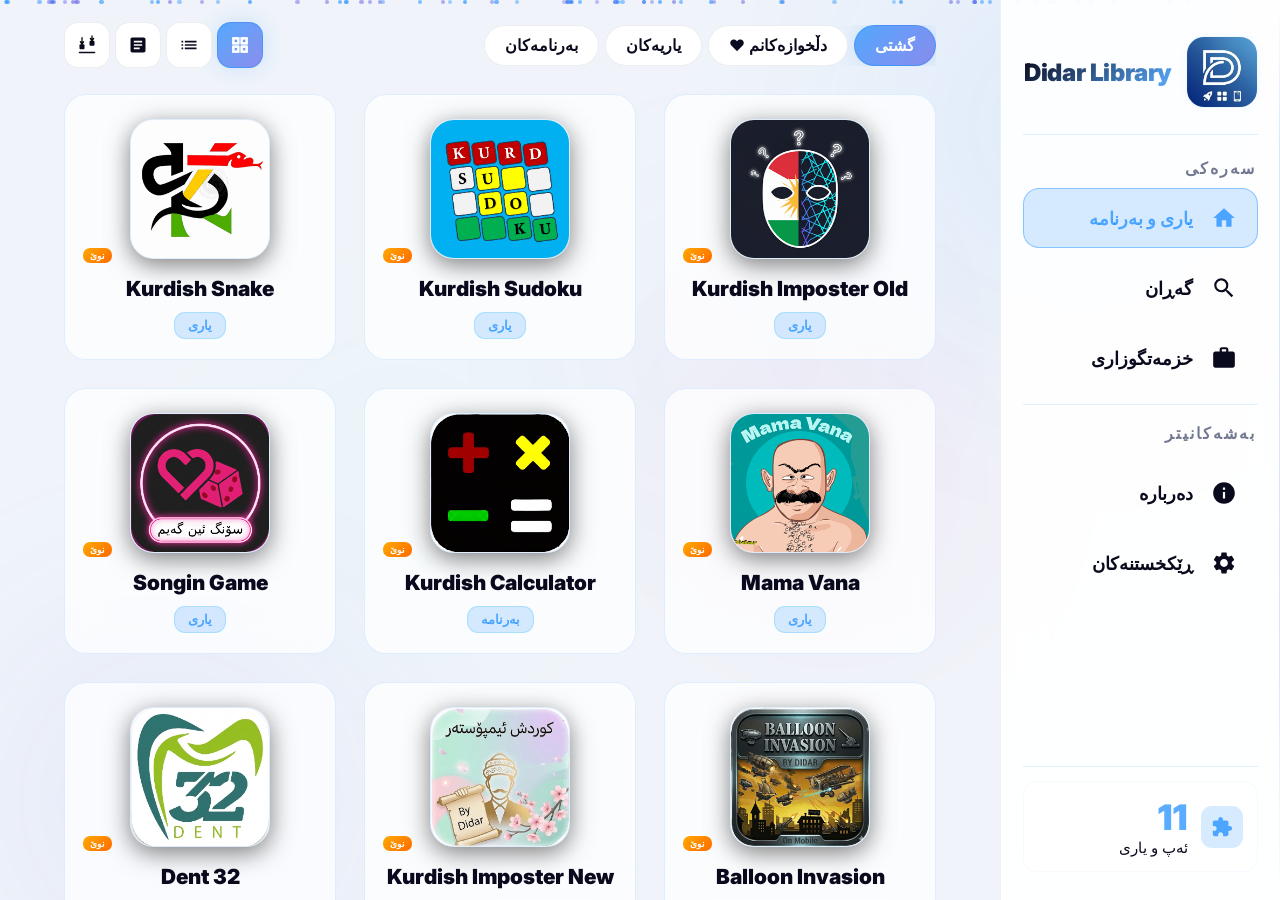
==== commit 49bc048d: "Add files via upload" ====
--- a/index.html
+++ b/index.html
@@ -4,16 +4,15 @@
 <head>
   <meta charset="UTF-8">
   <meta name="viewport"
-    content="width=device-width,initial-scale=1,maximum-scale=1,user-scalable=no,viewport-fit=cover">
+    content="width=device-width, initial-scale=1.0, maximum-scale=1.0, user-scalable=no, viewport-fit=cover">
   <meta name="mobile-web-app-capable" content="yes">
   <meta name="apple-mobile-web-app-capable" content="yes">
   <meta name="apple-mobile-web-app-status-bar-style" content="black-translucent">
   <meta name="apple-mobile-web-app-title" content="Didar Library">
   <meta name="theme-color" content="#07070f">
   <meta name="description" content="کۆکراوەی یاری و ئەپی دیدار بختیار — Didar Library PWA">
-  <link rel="icon" type="image/png" sizes="192x192" href="./icon.png">
-  <link rel="apple-touch-icon" sizes="180x180" href="./icon.png">
-  <link rel="apple-touch-icon" href="./icon.png">
+  <link rel="icon" type="image/png" sizes="192x192" href="icon.png?v=1">
+  <link rel="apple-touch-icon" sizes="180x180" href="icon.png?v=1">
   <link rel="manifest" href="manifest.json">
   <title>Didar Library</title>
   <link rel="preconnect" href="https://fonts.googleapis.com">
@@ -27,6 +26,7 @@
 
   <!-- PARTICLE CANVAS -->
   <canvas id="pc"></canvas>
+  <div id="welcomeBg" class="welcome-bg" aria-hidden="true"></div>
   <div id="oceanBg" class="ocean-bg">
     <canvas id="waterCanvas"></canvas>
   </div>
@@ -45,7 +45,7 @@
     <div class="spl-pts" id="splPts"></div>
     <div class="spl-logo"><img src="icon.png" alt="Didar Library" loading="lazy"></div>
     <h1 class="spl-title">Didar Library</h1>
-    <p class="spl-sub">کۆکراوەی دیدار · Didar's Gallery</p>
+    <p class="spl-sub">کۆکراوەی بەرهەمەکانم</p>
     <div class="spl-bar">
       <div class="spl-fill"></div>
     </div>
@@ -62,28 +62,33 @@
           <div class="sb-bname">Didar Library</div>
         </div>
       </div>
-      <p class="sb-sl">ناڤیگەیشن</p>
-      <div class="sb-nav">
-        <div class="sb-i on" id="sbH">
+      <p class="sb-sl">سەرەکی</p>
+      <div class="sb-nav" role="navigation" aria-label="سایدبار">
+        <div class="sb-i on" id="sbH" role="button" tabindex="0" aria-label="یاری و بەرنامە">
           <svg viewBox="0 0 24 24">
             <path d="M10 20v-6h4v6h5v-8h3L12 3 2 12h3v8z" />
-          </svg><span>ماڵەوە</span>
-        </div>
-        <div class="sb-i" id="sbS">
+          </svg><span>یاری و بەرنامە</span>
+        </div>
+        <div class="sb-i" id="sbS" role="button" tabindex="0" aria-label="گەڕان">
           <svg viewBox="0 0 24 24">
             <path
               d="M15.5 14h-.79l-.28-.27A6.471 6.471 0 0 0 16 9.5 6.5 6.5 0 1 0 9.5 16c1.61 0 3.09-.59 4.23-1.57l.27.28v.79l5 4.99L20.49 19l-4.99-5zm-6 0C7.01 14 5 11.99 5 9.5S7.01 5 9.5 5 14 7.01 14 9.5 11.99 14 9.5 14z" />
           </svg><span>گەڕان</span>
         </div>
+        <div class="sb-i" id="sbSrv" role="button" tabindex="0" aria-label="خزمەتگوزاری">
+          <svg viewBox="0 0 24 24">
+            <path d="M20 6h-4V4c0-1.11-.89-2-2-2h-4c-1.11 0-2 .89-2 2v2H4c-1.11 0-1.99.89-1.99 2L2 19c0 1.11.89 2 2 2h16c1.11 0 2-.89 2-2V8c0-1.11-.89-2-2-2zm-6 0h-4V4h4v2z"/>
+          </svg><span>خزمەتگوزاری</span>
+        </div>
         <div class="sb-div"></div>
-        <p class="sb-sl" style="margin-top:3px">تر</p>
-        <div class="sb-i" id="sbA">
+        <p class="sb-sl" style="margin-top:3px">بەشەکانیتر</p>
+        <div class="sb-i" id="sbA" role="button" tabindex="0" aria-label="دەربارە">
           <svg viewBox="0 0 24 24">
             <path
               d="M12 2C6.48 2 2 6.48 2 12s4.48 10 10 10 10-4.48 10-10S17.52 2 12 2zm1 15h-2v-6h2v6zm0-8h-2V7h2v2z" />
           </svg><span>دەربارە</span>
         </div>
-        <div class="sb-i" id="sbSt">
+        <div class="sb-i" id="sbSt" role="button" tabindex="0" aria-label="ڕێکخستنەکان">
           <svg viewBox="0 0 24 24">
             <path
               d="M19.14 12.94c.04-.31.06-.63.06-.94 0-.31-.02-.63-.06-.94l2.03-1.58c.18-.14.23-.41.12-.61l-1.92-3.32c-.12-.22-.37-.29-.59-.22l-2.39.96c-.5-.38-1.03-.7-1.62-.94l-.36-2.54c-.04-.24-.24-.41-.48-.41h-3.84c-.24 0-.43.17-.47.41l-.36 2.54c-.59.24-1.13.57-1.62.94l-2.39-.96c-.22-.08-.47 0-.59.22L2.74 8.87c-.12.21-.08.47.12.61l2.03 1.58c-.04.31-.06.63-.06.94s.02.63.06.94l-2.03 1.58c-.18.14-.23.41-.12.61l1.92 3.32c.12.22.37.29.59.22l2.39-.96c.5.38 1.03.7 1.62.94l.36 2.54c.05.24.24.41.48.41h3.84c.24 0 .44-.17.47-.41l.36-2.54c.59-.24 1.13-.56 1.62-.94l2.39.96c.22.08.47 0 .59-.22l1.92-3.32c.12-.22.07-.47-.12-.61l-2.01-1.58zM12 15.6c-1.98 0-3.6-1.62-3.6-3.6s1.62-3.6 3.6-3.6 3.6 1.62 3.6 3.6-1.62 3.6-3.6 3.6z" />
@@ -114,11 +119,15 @@
 
         <div id="view-home" class="app-view active">
           <div class="cbar">
+            <button class="c-toggle f-toggle" id="tFilters" aria-expanded="true" aria-label="Toggle filters">◀</button>
             <div class="ftabs" id="ftabs">
-              <div class="ftab on" data-f="all">هەموو</div>
+              <div class="ftab on" data-f="all">گشتی</div>
+              <div class="ftab" data-f="favs">دڵخوازەکانم ❤️</div>
               <div class="ftab" data-f="یاری">یاریەکان</div>
               <div class="ftab" data-f="بەرنامە">بەرنامەکان</div>
             </div>
+            <div class="c-toggle-label" id="cToggleLabel">فلتەر و شێوازەکان</div>
+            <button class="c-toggle l-toggle" id="tLayout" aria-expanded="true" aria-label="Toggle layout">▶</button>
             <div class="vbtns">
               <button class="vbtn on" id="vG" aria-label="تۆڕ"><svg viewBox="0 0 24 24">
                   <path
@@ -131,6 +140,20 @@
                   <path
                     d="M19 3H5c-1.1 0-2 .9-2 2v14c0 1.1.9 2 2 2h14c1.1 0 2-.9 2-2V5c0-1.1-.9-2-2-2zm-5 14H7v-2h7v2zm3-4H7v-2h10v2zm0-4H7V7h10v2z" />
                 </svg></button>
+              <button class="vbtn" id="vP" aria-label="گرانی"><svg viewBox="0 0 24 24">
+                  <!-- floor -->
+                  <rect x="2" y="20" width="20" height="2" rx="1" />
+                  <!-- left box falling -->
+                  <rect x="3" y="11" width="6" height="6" rx="1.2" />
+                  <!-- left down-arrow -->
+                  <path d="M6 3v7M4 8l2 3 2-3" stroke="currentColor" stroke-width="1.5" stroke-linecap="round"
+                    fill="none" />
+                  <!-- right box falling -->
+                  <rect x="15" y="7" width="6" height="6" rx="1.2" />
+                  <!-- right down-arrow -->
+                  <path d="M18 1v5M16 4l2 3 2-3" stroke="currentColor" stroke-width="1.5" stroke-linecap="round"
+                    fill="none" />
+                </svg></button>
             </div>
           </div>
 
@@ -142,14 +165,56 @@
             <div class="search-bar">
               <div>
                 <span class="search-label">گەڕان</span>
-                <p class="search-sub">وەرگیراوی ناوێک بنووسە بۆ دۆزینەوەی ئەپ و یاری</p>
+                <p class="search-sub">لەم بەشەدا دەتوانی بۆ یاریەک یاخود بەرنامەیەکی دیاریکراو بگەڕێیت</p>
               </div>
               <div class="search-field">
-                  <input type="text" class="search-input" id="srchInp" placeholder="گەڕان بۆ یاری یان ئەپ..." autocomplete="off">
-                  <button id="srchClr" class="search-clear" type="button" aria-label="پاککردن">×</button>
-                </div>
+                <input type="text" class="search-input" id="srchInp" placeholder="گەڕان بۆ یاری یان ئەپ..."
+                  autocomplete="off">
+                <button id="srchClr" class="search-clear" type="button" aria-label="پاککردن">×</button>
+              </div>
             </div>
             <div class="search-results" id="srchRes"></div>
+          </div>
+        </div>
+
+        <div id="view-services" class="app-view">
+          <div class="services-shell">
+            <div class="services-header">
+              <p class="services-tag">Didar Services</p>
+              <h2 class="services-title">خزمەتگوزارییەکانم</h2>
+              <p class="services-sub">ئەو خزمەتگوزارییە ناوازانەی پێشکەشی دەکەم بۆ ئاسانکاری پڕۆژەکانت</p>
+            </div>
+            <div class="services-grid">
+              <a href="https://didar-cv-builder.vercel.app/" class="service-card">
+                <div class="service-card-cover">
+                  <img src="assets/service1.png" alt="دروستکردنی سی ڤی" loading="lazy">
+                </div>
+                <div class="service-card-body">
+                  <div class="service-card-badge">چالاک و ئامادەیە</div>
+                  <h3 class="service-card-title">دروستکردنی سی ڤی (CV Builder)</h3>
+                  <p class="service-card-desc">سیستمی زیرەکی دروستکردنی سی ڤی بە هاوکاری ژیری دەستکردی Gemini. دەتوانیت بە زمانی کوردی، عەرەبی و ئینگلیزی سی ڤی بەرز بنووسیت و بە شێوازی A4 داونلۆدی بکەیت ، بەدەستهێنانی کاری خەونەکانت بە سیڤییەکی ناوازە دەست پێدەکات. بە ئیلهام وەرگرتن لە پلاتفۆرمە ئاسان و تایبەتەکانی دیزاین وەک Canva، دیدار سیڤی بیڵدەر (Didar CV Builder) سەکۆیەکی مۆدێرن و بێ کێشەت پێشکەش دەکات بۆ دروستکردنی سیڤییەکی ستاندارد و پەسەندکراو لەلایەن خاوەنکارانەوە—بەبێ ئەوەی پێویستت بە هیچ شارەزاییەکی دیزاینکردن هەبێت.</p>
+                  <div class="service-card-action">
+                    <span>دەستپێکردن</span>
+                    <svg viewBox="0 0 24 24" width="16" height="26" fill="currentColor">
+                      <path d="M12 4l-1.41 1.41L16.17 11H4v2h12.17l-5.58 5.59L12 20l8-8z"/>
+                    </svg>
+                  </div>
+                </div>
+              </a>
+
+              <div class="service-card" style="cursor: default; opacity: 0.85;">
+                <div class="service-card-cover" style="display: flex; align-items: center; justify-content: center; background: rgba(255,255,255,0.03);">
+                  <svg viewBox="0 0 24 24" width="48" height="48" fill="var(--txm)">
+                    <path d="M19 13h-6v6h-2v-6H5v-2h6V5h2v6h6v2z"/>
+                  </svg>
+                </div>
+                <div class="service-card-body">
+                  <div class="service-card-badge soon">بەزوویی...</div>
+                  <h3 class="service-card-title">خزمەتگوزاری زیاتر بەزوویی</h3>
+                  <p class="service-card-desc">چەندین خزمەتگوزاری و ئامرازی نوێ لە بواری نەرمەواڵا و دیزاین بەم زووانە لێرە بەردەست دەبن.</p>
+                </div>
+              </div>
+            </div>
           </div>
         </div>
 
@@ -158,8 +223,8 @@
             <div class="about-hero">
               <div>
                 <p class="about-tag">Didar Library</p>
-                <h2>کۆکراوەی یاری و ئەپ</h2>
-                <p>ڕێگە دەدات بە خێرا و خۆشبێژی گەڕان لە نێوان یاری و ئەپەکان.</p>
+                <h2>کۆکراوەی یاری و بەرنامەکانم</h2>
+                <p>کتێبخانەیەک تایبەت بە گشت یاری و بەرنامە و کارەکانم لە بواری نەرمەواڵادا</p>
               </div>
               <div class="about-stat">
                 <span>ئەپ و یاری</span>
@@ -170,7 +235,9 @@
             <div class="about-grid">
               <section class="about-card">
                 <h3>دەربارەی ئەپ</h3>
-                <p>Didar Library پەلتەیەکی گشتییە بۆ کۆکردن و پێشکەشکردنی ئەپ و یاریەکان بە شێوازێکی مۆدێرن.</p>
+                <p>ئەم بەرنامەیە وەک کتێبخانەیەکی تایبەتە بەمەبەستی پێشکەشکردن و خستنەڕوی گشت بەرهەمەکانم و پیشاندانی
+                  تواناکانم لە پڕۆگرامسازیدا ، بەهیوای بەدڵبوون
+                </p>
               </section>
 
               <section class="about-card about-video">
@@ -180,12 +247,12 @@
                     <source id="vidSrc" src="" type="video/mp4">
                     ئەم ڤیدیۆیە پشتیوانی ناکات.
                   </video>
-                  <div class="video-placeholder" id="vidPh">هیچ ڤیدیۆ پۆسێخ نییە</div>
+                  <div class="video-placeholder" id="vidPh">هیچ ڤیدیۆیەک پۆست نەکراوە</div>
                 </div>
               </section>
 
               <section class="about-card">
-                <h3>دەڤێلەپر</h3>
+                <h3>دیڤیلۆپەر</h3>
                 <div class="dev-card">
                   <div class="dev-avatar">D</div>
                   <div>
@@ -196,12 +263,39 @@
               </section>
 
               <section class="about-card">
-                <h3>تایبەتمەندی</h3>
+                <h3>تایبەتمەندی ئەپەکە</h3>
                 <ul class="about-list">
-                  <li>دەست بەکارکردنی خێرا</li>
-                  <li>ڕێکخستنەکانی خێرا</li>
-                  <li>دیاری کردن بە بارودۆخی کاربەر</li>
+                  <li>دەست ڕاگەیشتنی خێرا بە ئەپەکانم</li>
+                  <li>پێشاندانی بڵاوکراوەکانم</li>
+                  <li>خستنەڕووی دیزاینەکانم</li>
                 </ul>
+              </section>
+
+              <section class="about-card contact-card">
+                <h3>پەیوەندیم پێوە بکە</h3>
+                <p>بۆ داواکردنی بەرهەمێکی تایبەت، یان بۆ ناردنی بۆچوون و پێشنیارەکانت، پەیوەندیم پێوە بکە.</p>
+                <div class="contact-list">
+                  <a class="contact-link" href="https://wa.me/9647700071762" target="_blank" rel="noopener noreferrer">
+                    <img src="assets/whatsapp.png" alt="">
+                    <span><strong>پەیوەندیم پێوەبکە لە ڕێگەی واتساپ</strong><small>07700071762</small></span>
+                  </a>
+                  <a class="contact-link" href="viber://chat?number=%2B9647700071762">
+                    <img src="assets/viber.png" alt="">
+                    <span><strong>پەیوەندیم پێوەبکە لەٍ ڕێگەی ڤایبەر</strong><small>07700071762</small></span>
+                  </a>
+                  <a class="contact-link" href="https://t.me/+9647700071762" target="_blank" rel="noopener noreferrer">
+                    <img src="assets/telegram.png" alt="">
+                    <span><strong>پەیوەندیم پێوەبکە لە ڕێگەی تێلەگرام</strong><small>07700071762</small></span>
+                  </a>
+                  <a class="contact-link" href="https://www.tiktok.com/@didarbaxtear" target="_blank" rel="noopener noreferrer">
+                    <img src="assets/tiktok.png" alt="">
+                    <span><strong>کارەکانم ببینە لە تیکتۆک</strong><small>@didarbaxtear</small></span>
+                  </a>
+                  <a class="contact-link" href="https://linktr.ee/didar.dev" target="_blank" rel="noopener noreferrer">
+                    <img src="assets/linktree.png" alt="">
+                    <span><strong>زیاتر بمناسە لە Linktree</strong><small>linktr.ee/didar.dev</small></span>
+                  </a>
+                </div>
               </section>
             </div>
           </div>
@@ -212,27 +306,31 @@
             <div class="settings-grid">
               <article class="settings-card">
                 <div class="settings-card-head">
-                  <h3>موسیقا</h3>
+                  <h3>دەنگ</h3>
                   <button class="settings-toggle" id="mTog" type="button"></button>
                 </div>
-                <p>موسیقی پاشبنەما بۆ پێشکەشکردنی هەستێکی پەرەپێد.</p>
+                <p>بۆ ئیشپێکردن و کوژاندنەوەی دەنگی پاشبنەما</p>
               </article>
 
               <article class="settings-card theme-card">
-                <h3>ڕووکاری ڕەنگ</h3>
+                <h3>ڕەنگی ڕوکار</h3>
+                <p>ئەم بەشە ڕەنگ و شێوازی ڕووکاری ئەپەکە کۆنترۆڵ دەکات</p>
                 <div class="theme-grid">
                   <button class="theme-chip on" data-t="light" type="button">روناک</button>
-                  <button class="theme-chip" data-t="crystal" type="button">کریستاڵ</button>
-                  <button class="theme-chip" data-t="neon" type="button">نیۆن</button>
-                  <button class="theme-chip" data-t="aurora" type="button">ئاورۆرا</button>
+                  <button class="theme-chip" data-t="crystal" type="button">سەوز</button>
+                  <button class="theme-chip" data-t="neon" type="button">سوور</button>
+                  <button class="theme-chip" data-t="aurora" type="button">شینی کاڵ</button>
                 </div>
               </article>
 
               <article class="settings-card theme-card">
                 <h3>پاشبنەما</h3>
+                <p>ئەم بەشە جۆری پاشبنەمای پشتەوەی ئەپەکە دیاری دەکات، بەڵام هەندێ پاشبنەما لەسەر جیهازی بێ هێز کار ناکەن</p>
                 <div class="theme-grid">
-                  <button class="theme-chip on" data-bg="particles" type="button">تەنۆلکەکان</button>
-                  <button class="theme-chip" data-bg="ocean" type="button">شەپۆلەکانی زەریا</button>
+                  <button class="theme-chip on" data-bg="welcome" type="button">تەنۆلکەکان</button>
+                  <button class="theme-chip" data-bg="particles" type="button">ئەستێرەکان</button>
+                  <button class="theme-chip" data-bg="ocean" type="button">شەپۆلەکانی دەریا</button>
+                  <button class="theme-chip" data-bg="none" type="button">کوژاندنەوە</button>
                 </div>
               </article>
             </div>
@@ -240,19 +338,22 @@
         </div>
       </div>
 
-      <nav class="mnav">
-        <div class="bn on" id="bnH"><svg viewBox="0 0 24 24">
+      <nav class="mnav" aria-label="نیوەی خوارەوە">
+        <div class="bn on" id="bnH" role="button" tabindex="0" aria-label="ماڵ"><svg viewBox="0 0 24 24">
             <path d="M10 20v-6h4v6h5v-8h3L12 3 2 12h3v8z" />
           </svg><span>ماڵ</span></div>
-        <div class="bn" id="bnS"><svg viewBox="0 0 24 24">
+        <div class="bn" id="bnS" role="button" tabindex="0" aria-label="گەڕان"><svg viewBox="0 0 24 24">
             <path
               d="M15.5 14h-.79l-.28-.27A6.471 6.471 0 0 0 16 9.5 6.5 6.5 0 1 0 9.5 16c1.61 0 3.09-.59 4.23-1.57l.27.28v.79l5 4.99L20.49 19l-4.99-5zm-6 0C7.01 14 5 11.99 5 9.5S7.01 5 9.5 5 14 7.01 14 9.5 11.99 14 9.5 14z" />
           </svg><span>گەڕان</span></div>
-        <div class="bn" id="bnA"><svg viewBox="0 0 24 24">
+        <div class="bn" id="bnSrv" role="button" tabindex="0" aria-label="خزمەتگوزاری"><svg viewBox="0 0 24 24">
+            <path d="M20 6h-4V4c0-1.11-.89-2-2-2h-4c-1.11 0-2 .89-2 2v2H4c-1.11 0-1.99.89-1.99 2L2 19c0 1.11.89 2 2 2h16c1.11 0 2-.89 2-2V8c0-1.11-.89-2-2-2zm-6 0h-4V4h4v2z"/>
+          </svg><span>خزمەتگوزاری</span></div>
+        <div class="bn" id="bnA" role="button" tabindex="0" aria-label="دەربارە"><svg viewBox="0 0 24 24">
             <path
               d="M12 2C6.48 2 2 6.48 2 12s4.48 10 10 10 10-4.48 10-10S17.52 2 12 2zm1 15h-2v-6h2v6zm0-8h-2V7h2v2z" />
           </svg><span>دەربارە</span></div>
-        <div class="bn" id="bnSt"><svg viewBox="0 0 24 24">
+        <div class="bn" id="bnSt" role="button" tabindex="0" aria-label="ڕێکخستن"><svg viewBox="0 0 24 24">
             <path
               d="M19.14 12.94c.04-.31.06-.63.06-.94 0-.31-.02-.63-.06-.94l2.03-1.58c.18-.14.23-.41.12-.61l-1.92-3.32c-.12-.22-.37-.29-.59-.22l-2.39.96c-.5-.38-1.03-.7-1.62-.94l-.36-2.54c-.04-.24-.24-.41-.48-.41h-3.84c-.24 0-.43.17-.47.41l-.36 2.54c-.59.24-1.13.57-1.62.94l-2.39-.96c-.22-.08-.47 0-.59.22L2.74 8.87c-.12.21-.08.47.12.61l2.03 1.58c-.04.31-.06.63-.06.94s.02.63.06.94l-2.03 1.58c-.18.14-.23.41-.12.61l1.92 3.32c.12.22.37.29.59.22l2.39-.96c.5.38 1.03.7 1.62.94l.36 2.54c.05.24.24.41.48.41h3.84c.24 0 .44-.17.47-.41l.36-2.54c.59-.24 1.13-.56 1.62-.94l2.39.96c.22.08.47 0 .59-.22l1.92-3.32c.12-.22.07-.47-.12-.61l-2.01-1.58zM12 15.6c-1.98 0-3.6-1.62-3.6-3.6s1.62-3.6 3.6-3.6 3.6 1.62 3.6 3.6-1.62 3.6-3.6 3.6z" />
           </svg><span>ڕێکخستن</span></div>
@@ -273,25 +374,33 @@
       </div>
       <div class="mod-body" id="mBdy">
         <div class="mod-trow">
-        <div class="mod-tinfo">
-          <h2 id="mTtl"></h2>
-          <p class="mver" id="mVer"></p>
-          <div class="mbadges" id="mBdg"></div>
-        </div>
-        <div class="mod-actions">
-          <button class="btn-launch" id="mLnch">
-            <span>کردنەوەی ئەپ</span>
-            <svg viewBox="0 0 24 24"><path d="M19 19H5V5h7V3H5a2 2 0 00-2 2v14a2 2 0 002 2h14a2 2 0 002-2v-7h-2v7zM14 3v2h3.59l-9.83 9.83 1.41 1.41L19 6.41V10h2V3h-7z"/></svg>
-          </button>
-          <button class="favbtn" id="favBtn" aria-label="بیری">
-            <svg class="hrt" id="hrtSvg" viewBox="0 0 24 24">
-              <path
-                d="M12 21.35l-1.45-1.32C5.4 15.36 2 12.28 2 8.5 2 5.42 4.42 3 7.5 3c1.74 0 3.41.81 4.5 2.09C13.09 3.81 14.76 3 16.5 3 19.58 3 22 5.42 22 8.5c0 3.78-3.4 6.86-8.55 11.54L12 21.35z" />
-            </svg>
-          </button>
-        </div>
-      </div>
-      <div class="ss-sec" id="ssSec">
+          <div class="mod-tinfo">
+            <h2 id="mTtl"></h2>
+            <p class="mver" id="mVer"></p>
+            <div class="mbadges" id="mBdg"></div>
+          </div>
+          <div class="mod-actions">
+            <button class="btn-launch" id="mLnch">
+              <span>کردنەوەی ئەپ</span>
+              <svg viewBox="0 0 24 24">
+                <path
+                  d="M19 19H5V5h7V3H5a2 2 0 00-2 2v14a2 2 0 002 2h14a2 2 0 002-2v-7h-2v7zM14 3v2h3.59l-9.83 9.83 1.41 1.41L19 6.41V10h2V3h-7z" />
+              </svg>
+            </button>
+            <button class="favbtn" id="favBtn" aria-label="دڵخواز">
+              <svg class="hrt" id="hrtSvg" viewBox="0 0 24 24">
+                <path
+                  d="M12 21.35l-1.45-1.32C5.4 15.36 2 12.28 2 8.5 2 5.42 4.42 3 7.5 3c1.74 0 3.41.81 4.5 2.09C13.09 3.81 14.76 3 16.5 3 19.58 3 22 5.42 22 8.5c0 3.78-3.4 6.86-8.55 11.54L12 21.35z" />
+              </svg>
+            </button>
+            <button class="sharebtn" id="shrBtn" aria-label="بەشکردن">
+              <svg viewBox="0 0 24 24" width="22" height="22" fill="currentColor">
+                <path d="M18 16.08c-.76 0-1.44.3-1.96.77L8.91 12.7c.05-.23.09-.46.09-.7s-.04-.47-.09-.7l7.05-4.11c.54.5 1.25.81 2.04.81 1.66 0 3-1.34 3-3s-1.34-3-3-3-3 1.34-3 3c0 .24.04.47.09.7L8.04 9.81C7.5 9.31 6.79 9 6 9c-1.66 0-3 1.34-3 3s1.34 3 3 3c.79 0 1.5-.31 2.04-.81l7.12 4.16c-.05.21-.08.43-.08.65 0 1.61 1.31 2.92 2.92 2.92s2.92-1.31 2.92-2.92c0-1.61-1.31-2.92-2.92-2.92z"/>
+              </svg>
+            </button>
+          </div>
+        </div>
+        <div class="ss-sec" id="ssSec">
           <h4>ئەسکرینشۆتەکان</h4>
           <div class="ss-track" id="ssTrk"></div>
           <div class="ss-dots" id="ssDts"></div>
@@ -328,6 +437,7 @@
        4. app.js   (all logic, reads AD at boot)
   -->
   <script src="/_sdk/element_sdk.js"></script>
+  <script src="https://cdnjs.cloudflare.com/ajax/libs/matter-js/0.19.0/matter.min.js"></script>
   <script src="https://ajax.googleapis.com/ajax/libs/jquery/3.6.0/jquery.min.js"></script>
   <script src="https://cdnjs.cloudflare.com/ajax/libs/jquery.ripples/0.5.3/jquery.ripples.min.js"></script>
   <script src="data.js"></script>
--- a/style.css
+++ b/style.css
@@ -42,6 +42,10 @@
   --ac2g: rgba(124, 240, 165, .18);
   --bd: rgba(45, 214, 128, .1);
   --bdh: rgba(45, 214, 128, .38);
+  --stop-ac: rgba(95, 255, 148, 0.85);
+  --stop-ac2: rgba(77, 255, 101, 0.8);
+  --stop-bg: linear-gradient(135deg, rgba(255, 95, 95, .2), rgba(255, 163, 77, .14));
+  --stop-bd: rgba(255, 95, 95, .3);
   --tx: #ddeeff;
   --tx2: rgba(170, 200, 240, .62);
   --txm: rgba(120, 155, 195, .38);
@@ -59,11 +63,15 @@
   --bg-c: rgba(28, 5, 45, .65);
   --bg-sb: rgba(10, 0, 20, .98);
   --ac: rgba(255, 45, 118, 0.692);
-  --ac2: rgba(0, 255, 234, 0.596);
+  --ac2: rgba(255, 0, 255, 0.596);
   --acg: rgba(255, 45, 120, .22);
   --ac2g: rgba(0, 255, 234, .18);
   --bd: rgba(255, 45, 120, .12);
-  --bdh: rgba(255, 45, 120, .4)
+  --bdh: rgba(255, 45, 120, .4);
+  --stop-ac: rgba(211, 62, 107, 0.84);
+  --stop-ac2: rgba(255, 78, 240, 0.8);
+  --stop-bg: linear-gradient(135deg, rgba(255, 92, 140, .22), rgba(255, 188, 78, .16));
+  --stop-bd: rgba(255, 92, 140, .34)
 }
 
 body.th-aurora {
@@ -75,7 +83,11 @@
   --acg: rgba(0, 229, 255, .22);
   --ac2g: rgba(0, 191, 165, .16);
   --bd: rgba(0, 229, 255, .1);
-  --bdh: rgba(0, 229, 255, .38)
+  --bdh: rgba(0, 229, 255, .38);
+  --stop-ac: rgba(0, 255, 170, 0.82);
+  --stop-ac2: rgba(13, 175, 62, 0.78);
+  --stop-bg: linear-gradient(135deg, rgba(0, 229, 255, .2), rgba(255, 126, 84, .16));
+  --stop-bd: rgba(0, 229, 255, .32)
 }
 
 body.th-light {
@@ -90,6 +102,10 @@
   --ac2g: rgba(94, 92, 230, .14);
   --bd: rgba(10, 132, 255, .12);
   --bdh: rgba(10, 132, 255, .38);
+  --stop-ac: rgba(10, 132, 255, .8);
+  --stop-ac2: rgba(88, 174, 255, 0.76);
+  --stop-bg: linear-gradient(135deg, rgba(10, 132, 255, .16), rgba(255, 112, 88, .14));
+  --stop-bd: rgba(10, 132, 255, .26);
   --tx: #0a0a1e;
   --tx2: rgba(20, 30, 70, .6);
   --txm: rgba(60, 80, 130, .4);
@@ -164,17 +180,14 @@
   min-height: 100dvh;
   min-height: 100svh;
   min-height: 100vh;
-  width: 100%;
+  width: 100vw;
   overflow: hidden;
   font-family: 'Inter', 'Space Grotesk', -apple-system, sans-serif;
   background: var(--bg);
   color: var(--tx);
   -webkit-font-smoothing: antialiased;
   padding: 0;
-}
-
-body {
-  padding: 0;
+  touch-action: none;
 }
 
 /* ─── CANVAS — z-index:1 sits above the solid body background;
@@ -193,6 +206,20 @@
   background: transparent !important
 }
 
+.welcome-bg {
+  position: fixed;
+  inset: 0;
+  z-index: 1;
+  width: 100vw;
+  height: 100dvh;
+  height: 100svh;
+  height: 100vh;
+  pointer-events: none;
+  overflow: hidden;
+  display: none;
+  background: transparent;
+}
+
 .ocean-bg {
   position: fixed;
   inset: 0;
@@ -201,7 +228,9 @@
   height: 100dvh;
   height: 100svh;
   height: 100vh;
-  background-image: url('games/ocean_pc.png');
+  background: radial-gradient(circle at 30% 20%, rgba(93, 207, 255, 0.35), transparent 28%),
+              radial-gradient(circle at 70% 10%, rgba(96, 255, 240, 0.22), transparent 25%),
+              linear-gradient(180deg, #7fe5ff 0%, #4d8fe8 38%, #2f76c9 62%, #5ea6ff 100%);
   background-size: cover;
   background-position: center;
   background-repeat: no-repeat;
@@ -218,6 +247,9 @@
   height: 100%;
   display: block;
   pointer-events: none;
+  backface-visibility: hidden;
+  -webkit-backface-visibility: hidden;
+  image-rendering: auto;
 }
 
 /* ─── AMBIENT ORBS ───────────────────────────────────────────── */
@@ -234,7 +266,8 @@
   border-radius: 50%;
   filter: blur(110px);
   opacity: .15;
-  will-change: transform
+  will-change: transform;
+  transform: translateZ(0)
 }
 
 .o1 {
@@ -345,6 +378,18 @@
   animation: spt 5s ease-in-out infinite
 }
 
+.welcome-bg .spl-pt {
+  width: 4px;
+  height: 4px;
+}
+
+@media (max-width: 768px) {
+  .welcome-bg .spl-pt {
+    width: 2.6px;
+    height: 2.6px;
+  }
+}
+
 .spl-pt:nth-child(even) {
   background: var(--ac2)
 }
@@ -379,7 +424,7 @@
 
 .spl-title {
   margin-top: 24px;
-  font-family: 'Space Grotesk', sans-serif;
+  font-family: 'Inter', sans-serif;
   font-size: 34px;
   font-weight: 900;
   background: linear-gradient(135deg, #fff 0%, var(--ac) 50%, var(--ac2) 100%);
@@ -529,7 +574,7 @@
 }
 
 .sb-bname {
-  font-family: 'Space Grotesk', sans-serif;
+  font-family: 'Inter', sans-serif;
   font-size: 3rem;
   font-weight: 900;
   background: linear-gradient(135deg, var(--tx), var(--ac));
@@ -685,7 +730,7 @@
   font-size: 18px;
   font-weight: 900;
   color: var(--ac);
-  font-family: 'Space Grotesk', sans-serif
+  font-family: 'Inter', sans-serif
 }
 
 .sb-sl2 {
@@ -708,6 +753,9 @@
   flex-direction: column;
   overflow: hidden;
   position: relative;
+  top: 0;
+  margin-top: 0;
+  padding-top: 0;
   z-index: 10
 }
 
@@ -725,6 +773,8 @@
   top: 0;
   z-index: 150;
   flex-shrink: 0;
+  will-change: transform;
+  transform: translateZ(0);
   background-clip: padding-box;
 }
 
@@ -742,7 +792,7 @@
 .mhdr-title {
   width: 100%;
   text-align: center;
-  font-family: 'Space Grotesk', sans-serif;
+  font-family: 'Inter', sans-serif;
   font-size: 28px;
   font-weight: 900;
   background: linear-gradient(120deg, var(--tx), var(--ac), var(--tx));
@@ -776,6 +826,8 @@
   -webkit-overflow-scrolling: touch;
   scrollbar-width: none
 }
+
+.ftabs { max-width: 9999px; }
 
 .ftabs::-webkit-scrollbar {
   display: none
@@ -793,6 +845,8 @@
   -webkit-backdrop-filter: blur(20px);
   cursor: pointer;
   transition: var(--tr);
+  will-change: transform;
+  transform: translateZ(0);
   white-space: nowrap;
   flex-shrink: 0
 }
@@ -810,6 +864,109 @@
   display: flex;
   gap: 5px;
   flex-shrink: 0
+}
+
+/* Toggle controls for compact mobile header (filters / layout) */
+.c-toggle {
+  width: 40px;
+  height: 40px;
+  display: inline-grid;
+  place-items: center;
+  border-radius: 10px;
+  background: rgba(255,255,255,0.06);
+  border: 1px solid var(--bd);
+  color: var(--tx);
+  font-size: 18px;
+  cursor: pointer;
+  margin-inline: 6px;
+}
+.c-toggle:active { transform: scale(.96) }
+
+/* collapsed state: hide the filters (ftabs) or the layout buttons (vbtns) */
+.ftabs.collapsed {
+  width: 0 !important;
+  max-width: 0 !important;
+  opacity: 0;
+  pointer-events: none;
+  transform: translateX(6px);
+  transition: width .28s ease, opacity .28s ease, transform .28s ease;
+}
+.vbtns.collapsed {
+  opacity: 0;
+  pointer-events: none;
+  transform: translateX(-6px);
+  transition: opacity .28s ease, transform .28s ease;
+}
+
+/* center label between toggles */
+.c-toggle-label {
+  display: none;
+  position: absolute;
+  left: 50%;
+  transform: translateX(-50%);
+  color: var(--tx2);
+  font-weight: 800;
+  font-size: 14px;
+  pointer-events: none;
+  transition: opacity .22s ease, transform .22s ease;
+  opacity: 1;
+}
+
+/* Mobile-only: show compact toggles and position them outside the normal flow */
+@media (max-width: 819px) {
+  .cbar { position: relative; padding-left: 72px; padding-right: 72px; }
+  .cbar { min-height: 64px; }
+  /* central area between toggles */
+  .ftabs { position: absolute; left: 72px; right: 72px; z-index: 50; display: flex; gap: 6px; overflow-x: auto; max-width: calc(100% - 144px); }
+  .ftabs.collapsed { max-width: 0 !important; opacity: 0; pointer-events: none; transform: translateX(6px); }
+  /* ensure smooth animation of max-width */
+  .ftabs { transition: max-width .28s ease, opacity .22s ease, transform .22s ease; }
+  .c-toggle { display: inline-grid; position: absolute; top: 50%; z-index: 60; transform: translateY(-50%); transition: transform .18s ease, box-shadow .18s ease, background .18s; }
+  .f-toggle { right: 8px; left: auto; } /* filters toggle on right for RTL apps */
+  .l-toggle { left: 8px; right: auto; }  /* layout toggle on left for RTL apps */
+  .c-toggle:hover { transform: translateY(calc(-50% - 3px)); box-shadow: 0 6px 18px rgba(0,0,0,0.24); }
+  .c-toggle:active { transform: translateY(calc(-50% - 1px)) scale(.98); }
+
+  /* toggles active appearance (theme-aware) */
+  .c-toggle[aria-expanded="true"] {
+    background: linear-gradient(135deg, var(--ac), var(--ac2));
+    border-color: var(--bdh);
+    color: #fff;
+    box-shadow: 0 8px 28px var(--acg);
+  }
+
+  /* show label when both groups are collapsed/hidden */
+  .cbar.show-label .c-toggle-label { display: block; opacity: 1; }
+
+  /* animate ftabs and vbtns in/out smoothly */
+  .ftabs { transition: max-width .28s ease, opacity .22s ease, transform .22s ease; }
+  /* position layout buttons near the left toggle (RTL) so they sit beside their arrow */
+  .vbtns {
+    position: absolute;
+    left: 60px; /* move layout buttons a little further from the toggle */
+    top: 50%;
+    transform: translateY(-50%);
+    z-index: 55;
+    display: flex;
+    gap: 8px;
+    transition: opacity .28s ease, transform .28s ease;
+  }
+  .vbtns.collapsed { opacity: 0; pointer-events: none; transform: translateY(-50%) translateX(-6px); }
+}
+
+/* Mobile: add extra top spacing so icons don't sit too close to the control bar */
+@media (max-width: 819px) {
+  .content { padding: 22px 18px calc(78px + var(--sb)); }
+}
+
+/* Force mobile content spacing override placed after main rules to ensure it wins */
+@media (max-width: 819px) {
+  .content { padding: 32px 18px calc(78px + var(--sb)) !important; }
+}
+
+/* Desktop: hide toggles */
+@media (min-width: 820px) {
+  .c-toggle, .c-toggle-label { display: none !important; }
 }
 
 .vbtn {
@@ -850,7 +1007,8 @@
   flex: 1;
   overflow-y: auto;
   -webkit-overflow-scrolling: touch;
-  padding: 6px 18px 18px;
+  /* Ensure content doesn't get hidden behind the fixed bottom nav */
+  padding: 6px 18px calc(78px + var(--sb));
   position: relative;
   z-index: 10
 }
@@ -877,11 +1035,15 @@
 .about-shell,
 .settings-shell {
   min-height: 100%;
-  padding: 12px 12px 78px;
+  padding: 12px 12px calc(112px + var(--sb));
   display: flex;
   flex-direction: column;
   gap: 6px;
   background: transparent;
+}
+
+.services-shell {
+  padding-bottom: calc(112px + var(--sb));
 }
 
 .search-bar {
@@ -890,6 +1052,8 @@
   z-index: 10;
   background: rgba(7, 7, 15, .72);
   backdrop-filter: blur(24px);
+  will-change: transform;
+  transform: translateZ(0);
   border: 1px solid var(--bd);
   border-radius: 20px;
   padding: 16px;
@@ -933,13 +1097,13 @@
 }
 
 .search-label {
-  font-size: 13px;
-  font-weight: 700;
+  font-size: 13.5px;
+  font-weight: 800;
   color: var(--ac);
 }
 
 .search-sub {
-  font-size: 13px;
+  font-size: 13.5px;
   color: var(--tx2);
   line-height: 1.6;
 }
@@ -1042,6 +1206,16 @@
   margin: 0;
 }
 
+.search-card h4 {
+  font-size: 19px;
+  font-weight: 800;
+}
+
+.search-card p {
+  font-size: 13.5px;
+  line-height: 1.6;
+}
+
 .about-hero {
   display: flex;
   flex-direction: column;
@@ -1115,6 +1289,8 @@
   border: 1px solid var(--bd);
   color: var(--tx);
   backdrop-filter: blur(24px);
+  will-change: transform;
+  transform: translateZ(0);
   width: 100%;
   max-width: 680px;
   box-shadow: 0 32px 100px rgba(0,0,0,0.14);
@@ -1127,13 +1303,15 @@
 .about-card h3,
 .settings-card h3 {
   margin: 0 0 10px;
-  font-size: 1rem;
+  font-size: 19px;
+  font-weight: 800;
 }
 
 .about-card p,
 .settings-card p {
+  font-size: 13.5px;
   color: var(--tx2);
-  line-height: 1.75;
+  line-height: 1.6;
 }
 
 .dev-card {
@@ -1232,6 +1410,10 @@
   gap: 6px;
 }
 
+.theme-card > p {
+  margin: 0 0 16px;
+}
+
 .theme-chip {
   padding: 14px 12px;
   border-radius: 18px;
@@ -1246,6 +1428,20 @@
 .theme-chip.on {
   border-color: var(--ac);
   box-shadow: 0 0 20px rgba(0, 180, 255, .2);
+}
+
+.theme-chip[data-bg="none"] {
+  background: var(--stop-bg);
+  border-color: var(--stop-bd);
+  box-shadow: inset 0 1px 0 rgba(255, 255, 255, .08);
+}
+
+.theme-chip[data-bg="none"].on,
+.theme-chip[data-bg="none"]:hover {
+  background: linear-gradient(135deg, var(--stop-ac), var(--stop-ac2));
+  border-color: var(--stop-bd);
+  color: #fff;
+  box-shadow: 0 0 18px rgba(255, 255, 255, 0.18);
 }
 
 .video-wrap {
@@ -1365,11 +1561,11 @@
 }
 
 .gc-name {
-  font-size: 12px;
+  font-size: 13.5px;
   font-weight: 800;
   text-align: center;
   color: var(--tx);
-  line-height: 1.4;
+  line-height: 1.6;
   display: -webkit-box;
   -webkit-line-clamp: 2;
   -webkit-box-orient: vertical;
@@ -1471,7 +1667,7 @@
 }
 
 .lc-info h3 {
-  font-size: 15px;
+  font-size: 19px;
   font-weight: 800;
   white-space: nowrap;
   overflow: hidden;
@@ -1479,9 +1675,10 @@
 }
 
 .lc-info p {
-  font-size: 11.5px;
+  font-size: 13.5px;
   color: var(--tx2);
-  margin-top: 3px
+  line-height: 1.6;
+  margin-top: 5px
 }
 
 .lc-meta {
@@ -1593,7 +1790,7 @@
 }
 
 .cv-info h3 {
-  font-family: 'Space Grotesk', sans-serif;
+  font-family: 'Inter', sans-serif;
   font-size: 18px;
   font-weight: 900;
   color: #fff;
@@ -1643,9 +1840,10 @@
 
 .cv-fav {
   position: absolute;
-  bottom: 12px;
-  right: 14px;
-  font-size: 20px
+  top: 12px;
+  left: 14px;
+  font-size: 20px;
+  z-index: 2
 }
 
 .cv-launch {
@@ -1704,7 +1902,10 @@
   -webkit-backdrop-filter: blur(24px);
   border-top: 1px solid rgba(255,255,255,0.08);
   flex-shrink: 0;
-  position: sticky;
+  /* Keep the mobile nav anchored to the viewport bottom regardless of browser chrome */
+  position: fixed;
+  left: 0;
+  right: 0;
   bottom: 0;
   z-index: 150;
   will-change: transform, opacity;
@@ -1928,8 +2129,7 @@
   height: 96px;
   border-radius: 16px;
   overflow: hidden;
-  box-shadow: 0 9px 34px rgba(0, 0, 0, .55);
-  border: 2px solid var(--bdh);
+  box-shadow: 0 12px 32px rgba(0, 0, 0, .58), 0 3px 12px rgba(0, 0, 0, .28);
   z-index: 6;
 }
 
@@ -1965,6 +2165,29 @@
   display: flex;
   align-items: center;
   gap: 10px;
+}
+
+@media (max-width: 1023px) {
+  .mod-trow {
+    align-items: flex-start;
+  }
+
+  .mod-actions {
+    width: 170px;
+    flex: 0 0 170px;
+    flex-wrap: wrap;
+    justify-content: flex-end;
+  }
+
+  .mod-actions .btn-launch {
+    flex: 0 0 100%;
+    order: 1;
+  }
+
+  .mod-actions .favbtn,
+  .mod-actions .sharebtn {
+    order: 2;
+  }
 }
 
 @media (min-width: 1024px) {
@@ -2023,12 +2246,14 @@
     /* Span 3 rows so the smaller cards (Dev, Features) stack up on the right (Column 1) */
     grid-row: 1 / span 3;
     order: 0; /* Reset order for PC */
+    align-self: start;
+    overflow: hidden;
   }
 
   /* Make the video container smaller and more proportional on PC */
   .video-wrap {
     max-height: 580px;
-    height: 100%;
+    height: auto;
   }
 
   .vid-el {
@@ -2044,6 +2269,46 @@
     justify-items: center;
     max-width: 680px;
     margin: 0 auto;
+  }
+
+  .settings-shell {
+    max-width: 600px;
+  }
+
+  .settings-grid {
+    width: 100%;
+    max-width: 960px;
+  }
+
+  .settings-card {
+    max-width: none;
+    min-height: 150px;
+    padding: 28px 32px;
+  }
+
+  .settings-card.theme-card {
+    min-height: 210px;
+  }
+
+  .settings-grid {
+    gap: 20px;
+  }
+
+  .settings-card h3 {
+    font-size: 1.35rem;
+  }
+
+  .settings-card p {
+    font-size: 1.1rem;
+  }
+
+  .theme-grid {
+    gap: 12px;
+  }
+
+  .theme-chip {
+    padding: 18px 16px;
+    font-size: 1.05rem;
   }
 
   .search-bar {
@@ -2778,7 +3043,7 @@
 .ab-hero h1 {
   font-size: 22px;
   font-weight: 900;
-  font-family: 'Space Grotesk', sans-serif;
+  font-family: 'Inter', sans-serif;
   letter-spacing: -1px
 }
 
@@ -2815,7 +3080,7 @@
   font-size: 50px;
   font-weight: 900;
   color: var(--ac);
-  font-family: 'Space Grotesk', sans-serif;
+  font-family: 'Inter', sans-serif;
   position: relative;
   text-shadow: 0 0 22px var(--acg)
 }
@@ -2913,6 +3178,68 @@
   justify-content: center;
   color: var(--tx2);
   font-size: 12.5px
+}
+
+.contact-card > p {
+  margin-bottom: 14px;
+}
+
+.contact-list {
+  display: grid;
+  gap: 9px;
+}
+
+.contact-link {
+  display: flex;
+  align-items: center;
+  gap: 12px;
+  min-height: 62px;
+  padding: 9px 11px;
+  border: 1px solid var(--bd);
+  border-radius: 16px;
+  background: rgba(255, 255, 255, .06);
+  color: var(--tx);
+  text-decoration: none;
+  transition: var(--tr);
+}
+
+.contact-link:hover {
+  transform: translateY(-2px);
+  border-color: var(--bdh);
+  background: var(--acg);
+  box-shadow: 0 8px 22px var(--acg);
+}
+
+.contact-link:active {
+  transform: scale(.98);
+}
+
+.contact-link img {
+  width: 38px;
+  height: 38px;
+  flex: 0 0 38px;
+  object-fit: contain;
+  border-radius: 11px;
+}
+
+.contact-link span {
+  display: flex;
+  flex-direction: column;
+  gap: 2px;
+  min-width: 0;
+}
+
+.contact-link strong {
+  font-size: 12px;
+  font-weight: 800;
+  line-height: 1.5;
+}
+
+.contact-link small {
+  color: var(--tx2);
+  font-size: 11px;
+  direction: ltr;
+  text-align: right;
 }
 
 /* ══════════════════════════════════════════════════════════════
@@ -3004,7 +3331,7 @@
   .cv-meta        { font-size: 0.95rem; gap: 12px }
   .cv-launch      { font-size: 0.95rem; padding: 10px 24px; border-radius: 14px; bottom: 18px; right: 18px }
   .cv-new         { font-size: 0.78rem; padding: 5px 13px; border-radius: 12px; top: 16px; right: 16px }
-  .cv-fav         { bottom: 18px; right: 18px; font-size: 22px }
+  .cv-fav         { top: 16px; left: 16px; font-size: 22px }
 
   /* ── Modal (centered pop-up) ── */
   .modov           { align-items: center; justify-content: center }
@@ -3029,3 +3356,230 @@
   width: 0;
   height: 0
 }
+
+/* ─── PHYSICS / GRAVITY LAYOUT ───────────────────────────────── */
+
+/* When physics mode is active, the content container must not scroll or pad */
+.content.physics-mode {
+  overflow: hidden !important;
+  padding: 0 !important;
+  display: flex !important;
+  flex-direction: column !important;
+}
+
+.physicsv {
+  position: relative;
+  flex: 1;
+  overflow: hidden;
+  touch-action: none;
+  user-select: none;
+  -webkit-user-select: none;
+}
+
+.phys-icon {
+  position: absolute;
+  visibility: hidden;
+  overflow: hidden;
+  cursor: grab;
+  box-shadow:
+    0 8px 28px rgba(0,0,0,.45),
+    0 0 0 1.5px rgba(255,255,255,.08);
+  transition: box-shadow .15s;
+  will-change: transform;
+  -webkit-user-drag: none;
+}
+
+.phys-icon:active {
+  cursor: grabbing;
+  box-shadow:
+    0 14px 40px rgba(0,0,0,.55),
+    0 0 0 2px var(--bdh);
+}
+
+.phys-icon img {
+  width: 100%;
+  height: 100%;
+  object-fit: cover;
+  display: block;
+  pointer-events: none;
+  user-select: none;
+  -webkit-user-drag: none;
+}
+
+/* ─── SHARE BUTTON & VIEW TRANSITIONS ────────────────────────── */
+.sharebtn {
+  width: 42px;
+  height: 42px;
+  border-radius: 11px;
+  background: rgba(255, 255, 255, .05);
+  border: 1px solid var(--bd);
+  display: flex;
+  align-items: center;
+  justify-content: center;
+  cursor: pointer;
+  flex-shrink: 0;
+  color: var(--tx2);
+  transition: var(--tr);
+}
+
+.sharebtn:hover {
+  background: var(--acg);
+  border-color: var(--bdh);
+  color: var(--tx);
+  transform: translateY(-1px);
+}
+
+.sharebtn:active {
+  transform: scale(.95);
+}
+
+::view-transition-old(root),
+::view-transition-new(root) {
+  animation-duration: 0.25s;
+  animation-timing-function: cubic-bezier(0.4, 0, 0.2, 1);
+}
+
+/* ─── SERVICES VIEW STYLES ───────────────────────────────────── */
+.services-shell {
+  padding: 24px 24px calc(112px + var(--sb));
+  max-width: 1200px;
+  margin: 0 auto;
+  min-height: 100%;
+}
+
+.services-header {
+  margin-bottom: 28px;
+}
+
+.services-tag {
+  font-size: 11px;
+  font-weight: 800;
+  text-transform: uppercase;
+  letter-spacing: 1px;
+  color: var(--ac);
+  margin-bottom: 6px;
+}
+
+.services-title {
+  font-size: 24px;
+  font-weight: 900;
+  color: var(--tx);
+  margin-bottom: 8px;
+}
+
+.services-sub {
+  font-size: 13px;
+  color: var(--tx2);
+}
+
+.services-grid {
+  display: flex;
+  flex-direction: column;
+  gap: 20px;
+}
+
+.service-card {
+  display: flex;
+  flex-direction: row;
+  background: var(--bg-c);
+  border: 1px solid var(--bd);
+  border-radius: 20px;
+  backdrop-filter: blur(12px);
+  -webkit-backdrop-filter: blur(12px);
+  overflow: hidden;
+  text-decoration: none;
+  color: inherit;
+  transition: all 0.3s cubic-bezier(0.4, 0, 0.2, 1);
+  position: relative;
+}
+
+.service-card:hover {
+  transform: translateY(-3px);
+  border-color: var(--bdh);
+  box-shadow: 0 12px 36px var(--acg);
+}
+
+.service-card-cover {
+  width: 240px;
+  min-width: 240px;
+  height: auto;
+  align-self: stretch;
+  position: relative;
+  overflow: hidden;
+  background: rgba(0, 0, 0, 0.2);
+}
+
+.service-card-cover img {
+  width: 100%;
+  height: 100%;
+  object-fit: cover;
+  transition: transform 0.5s ease;
+}
+
+.service-card:hover .service-card-cover img {
+  transform: scale(1.06);
+}
+
+.service-card-body {
+  padding: 20px 24px;
+  display: flex;
+  flex-direction: column;
+  justify-content: center;
+  flex: 1;
+}
+
+.service-card-badge {
+  align-self: flex-start;
+  padding: 4px 12px;
+  border-radius: 12px;
+  font-size: 11px;
+  font-weight: 800;
+  background: var(--acg);
+  border: 1px solid var(--bd);
+  color: var(--ac);
+  margin-bottom: 10px;
+}
+
+.service-card-badge.soon {
+  background: rgba(255, 170, 0, 0.12);
+  border-color: rgba(255, 170, 0, 0.3);
+  color: #ffaa00;
+}
+
+.service-card-title {
+  font-size: 19px;
+  font-weight: 800;
+  color: var(--tx);
+  margin-bottom: 8px;
+}
+
+.service-card-desc {
+  font-size: 13.5px;
+  color: var(--tx2);
+  line-height: 1.6;
+}
+
+.service-card-action {
+  margin-top: 14px;
+  display: inline-flex;
+  align-items: center;
+  gap: 8px;
+  font-size: 13px;
+  font-weight: 700;
+  color: var(--ac);
+}
+
+@media (max-width: 680px) {
+  .service-card {
+    flex-direction: column;
+  }
+  .service-card-cover {
+    width: 100%;
+    min-width: 100%;
+    height: 150px;
+    align-self: auto;
+  }
+}
+
+
+
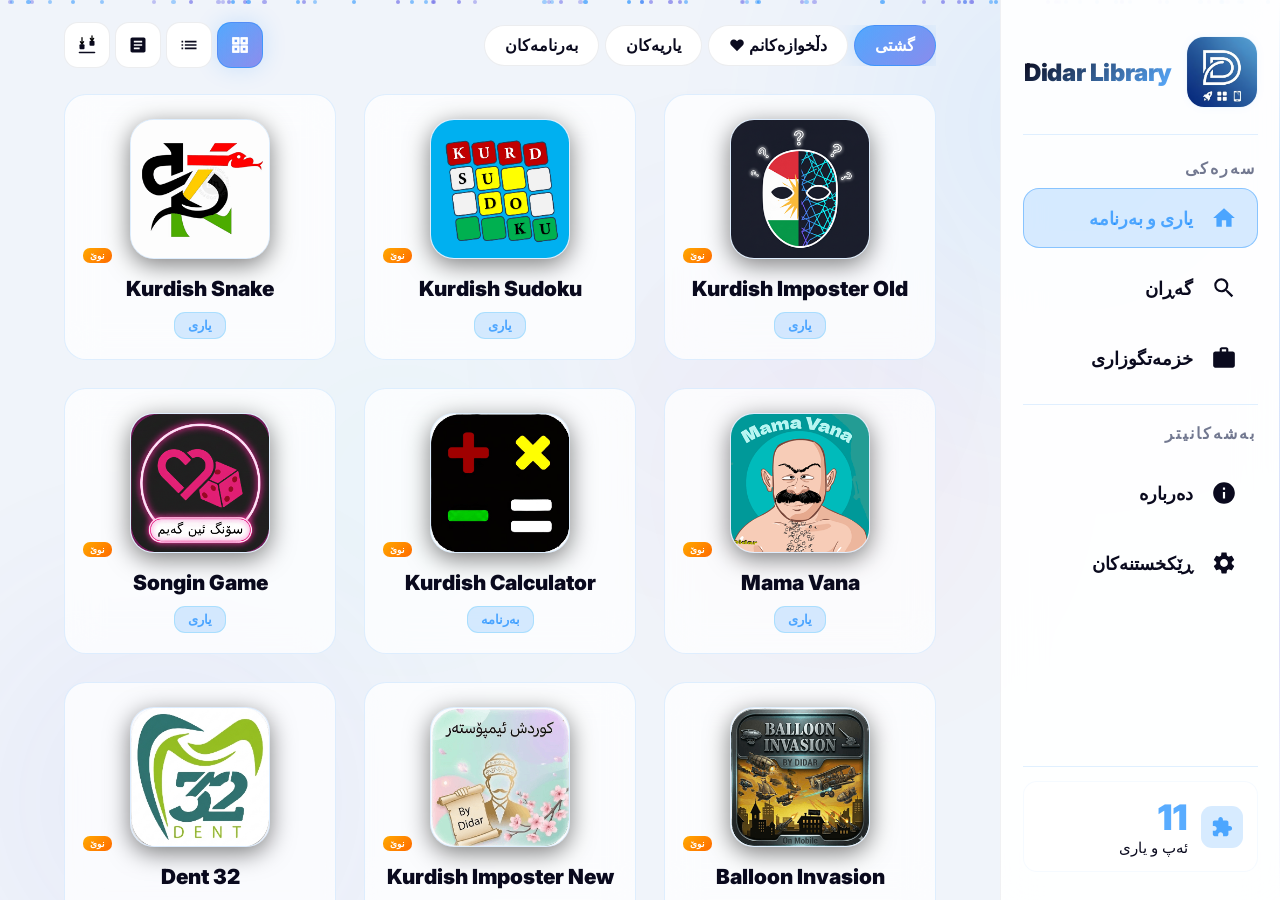
==== commit cd145ba1: "Add files via upload" ====
--- a/index.html
+++ b/index.html
@@ -401,7 +401,7 @@
           </div>
         </div>
         <div class="ss-sec" id="ssSec">
-          <h4>ئەسکرینشۆتەکان</h4>
+          <h4>سکرینشۆتەکان</h4>
           <div class="ss-track" id="ssTrk"></div>
           <div class="ss-dots" id="ssDts"></div>
         </div>
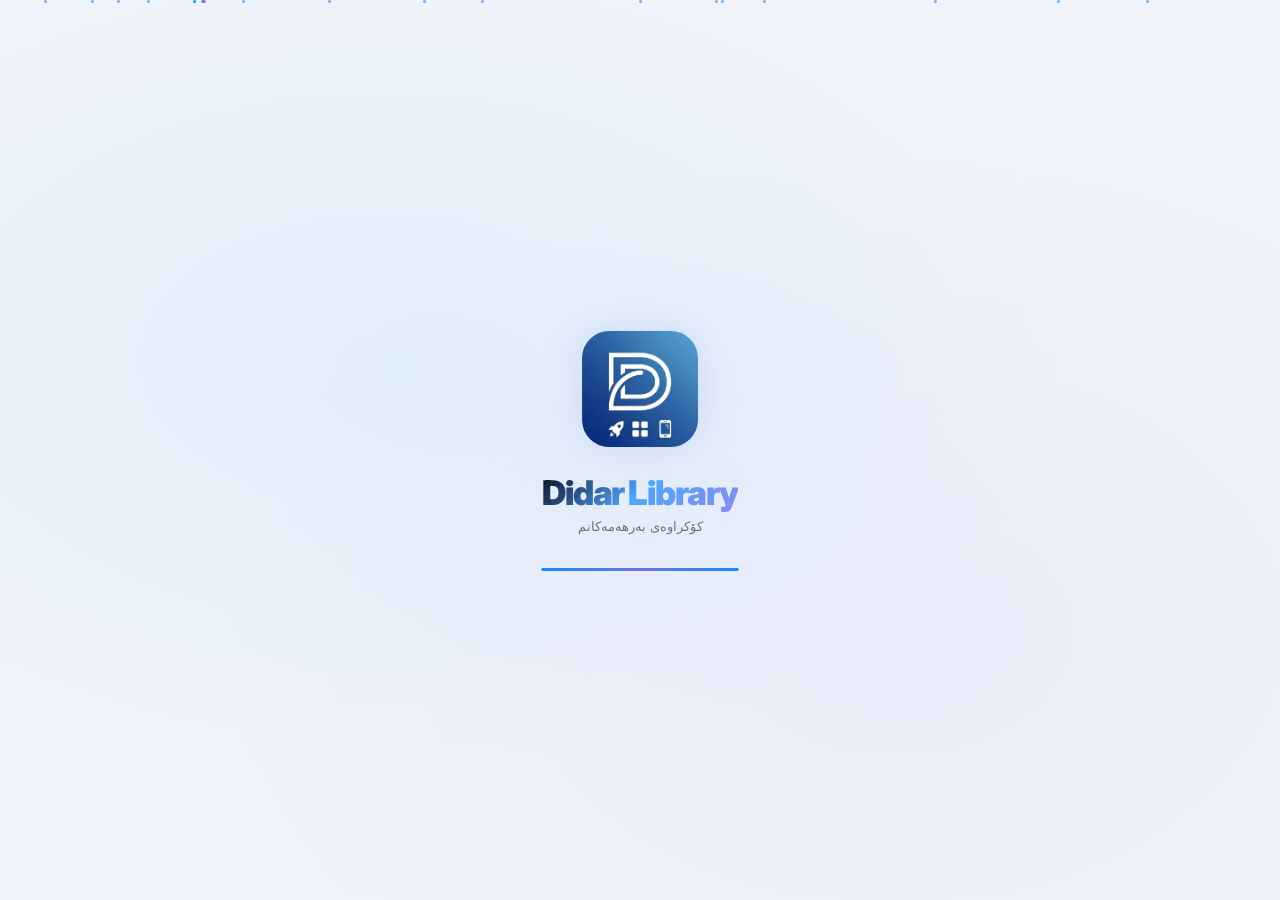
==== commit e3b1bec9: "Add files via upload" ====
--- a/index.html
+++ b/index.html
@@ -403,7 +403,7 @@
         <div class="ss-sec" id="ssSec">
           <h4>سکرینشۆتەکان</h4>
           <div class="ss-track" id="ssTrk"></div>
-          <div class="ss-dots" id="ssDts"></div>
+          <div class="ss-progress" id="ssProgress" aria-hidden="true"><span></span></div>
         </div>
         <div class="specs" id="mSpcs"></div>
         <div class="dsec">
--- a/style.css
+++ b/style.css
@@ -2506,10 +2506,11 @@
 
 .ss-track {
   display: flex;
+  direction: ltr;
   gap: 9px;
   overflow-x: auto;
   overflow-y: hidden;
-  scroll-snap-type: x mandatory;
+  scroll-snap-type: none;
   -webkit-overflow-scrolling: touch;
   scrollbar-width: none;
   padding-bottom: 3px;
@@ -2518,7 +2519,7 @@
   -webkit-user-select: none;
   touch-action: pan-x;
   overscroll-behavior-x: contain;
-  scroll-behavior: smooth;
+  scroll-behavior: auto;
 }
 
 .ss-track.dragging {
@@ -2548,6 +2549,14 @@
   draggable: false;
 }
 
+@media (max-width: 1023px) {
+  .ss-track {
+    overflow-x: auto;
+    cursor: grab;
+    touch-action: pan-x;
+  }
+}
+
 .ss-ph {
   height: 160px;
   width: 260px;
@@ -2569,25 +2578,25 @@
   opacity: .5
 }
 
-.ss-dots {
-  display: flex;
-  justify-content: center;
-  gap: 4px;
-  margin-top: 7px
-}
-
-.ss-dot {
-  width: 5px;
-  height: 5px;
-  border-radius: 3px;
-  background: var(--txm);
-  cursor: pointer;
-  transition: var(--tr)
-}
-
-.ss-dot.on {
-  width: 15px;
-  background: var(--ac)
+.ss-progress {
+  position: relative;
+  height: 4px;
+  margin: 10px 2px 2px;
+  border-radius: 999px;
+  overflow: hidden;
+  background: var(--bd);
+  direction: rtl;
+}
+
+.ss-progress span {
+  position: absolute;
+  inset-block: 0;
+  right: calc(var(--ss-progress, 0) * 76%);
+  width: 24%;
+  border-radius: inherit;
+  background: linear-gradient(90deg, var(--ac2), var(--ac));
+  box-shadow: 0 0 12px var(--acg);
+  transition: width .18s ease;
 }
 
 /* ─── SPECS ──────────────────────────────────────────────────── */
